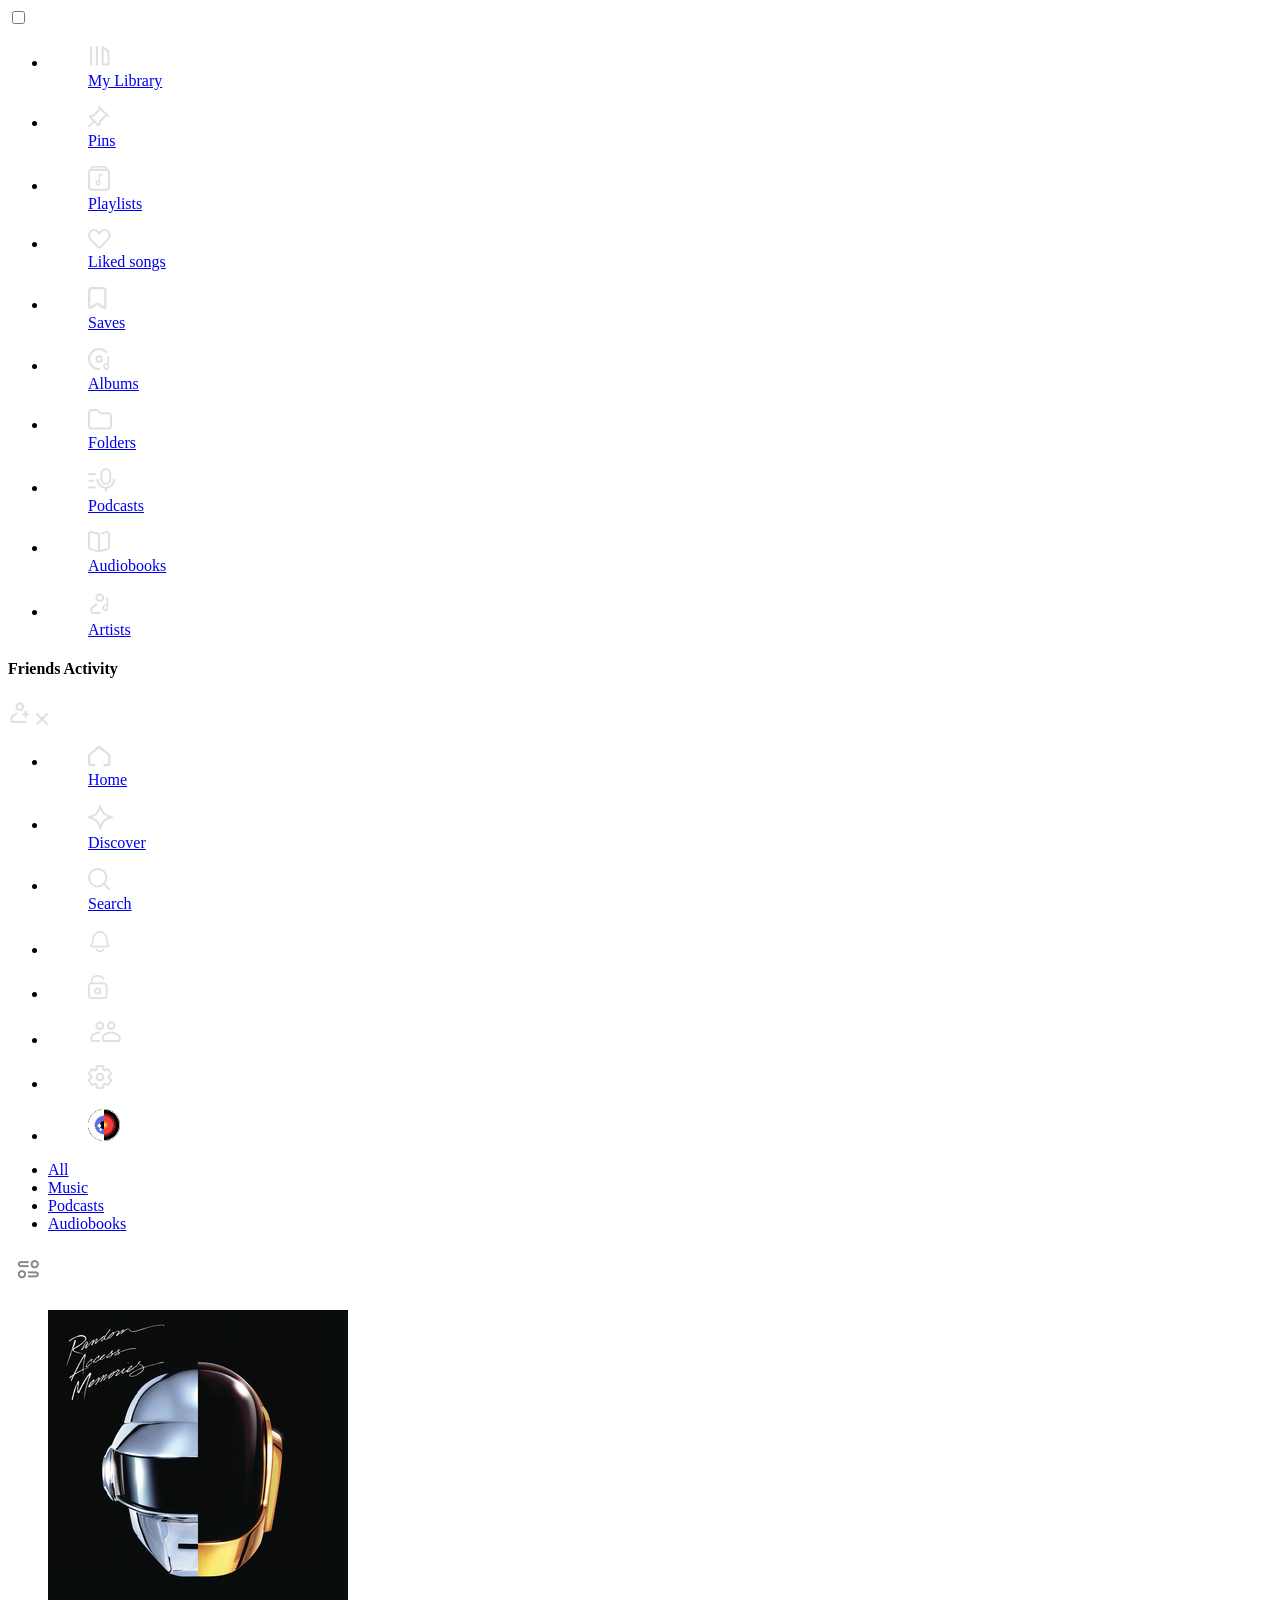
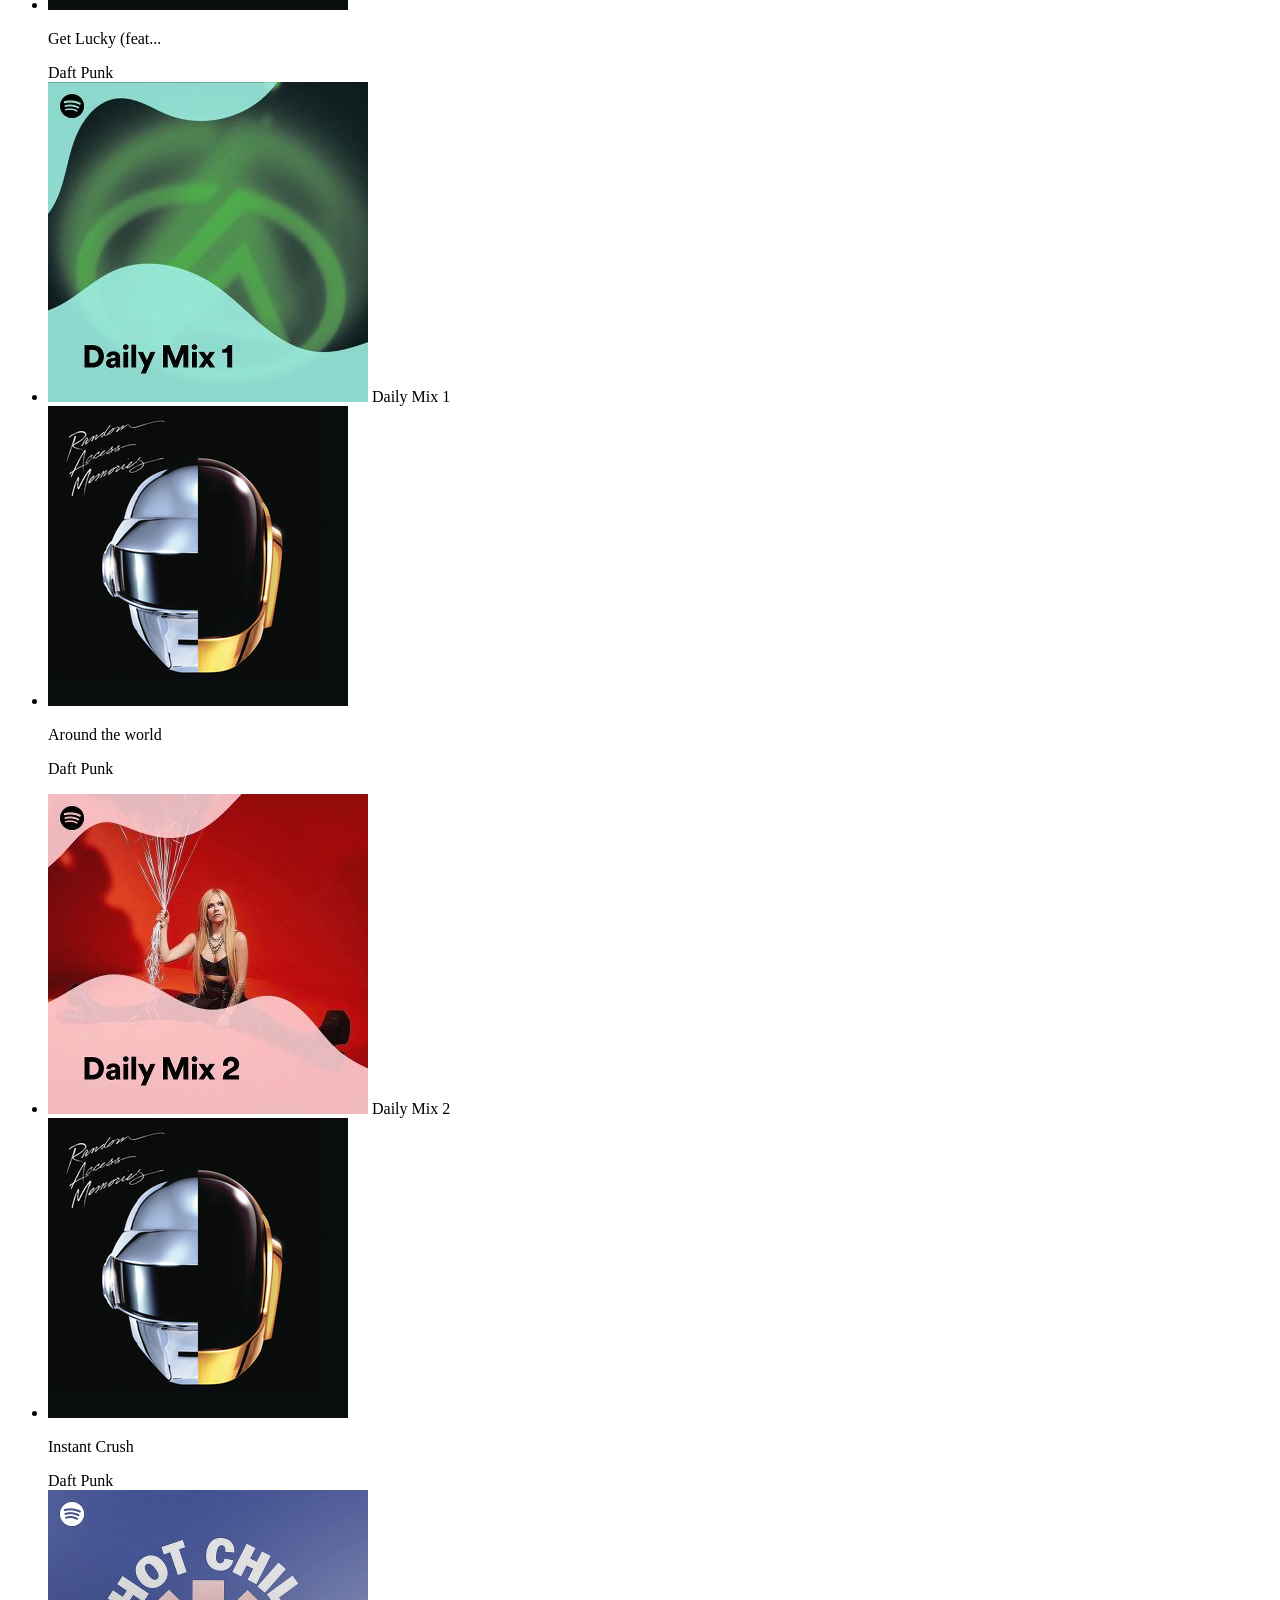
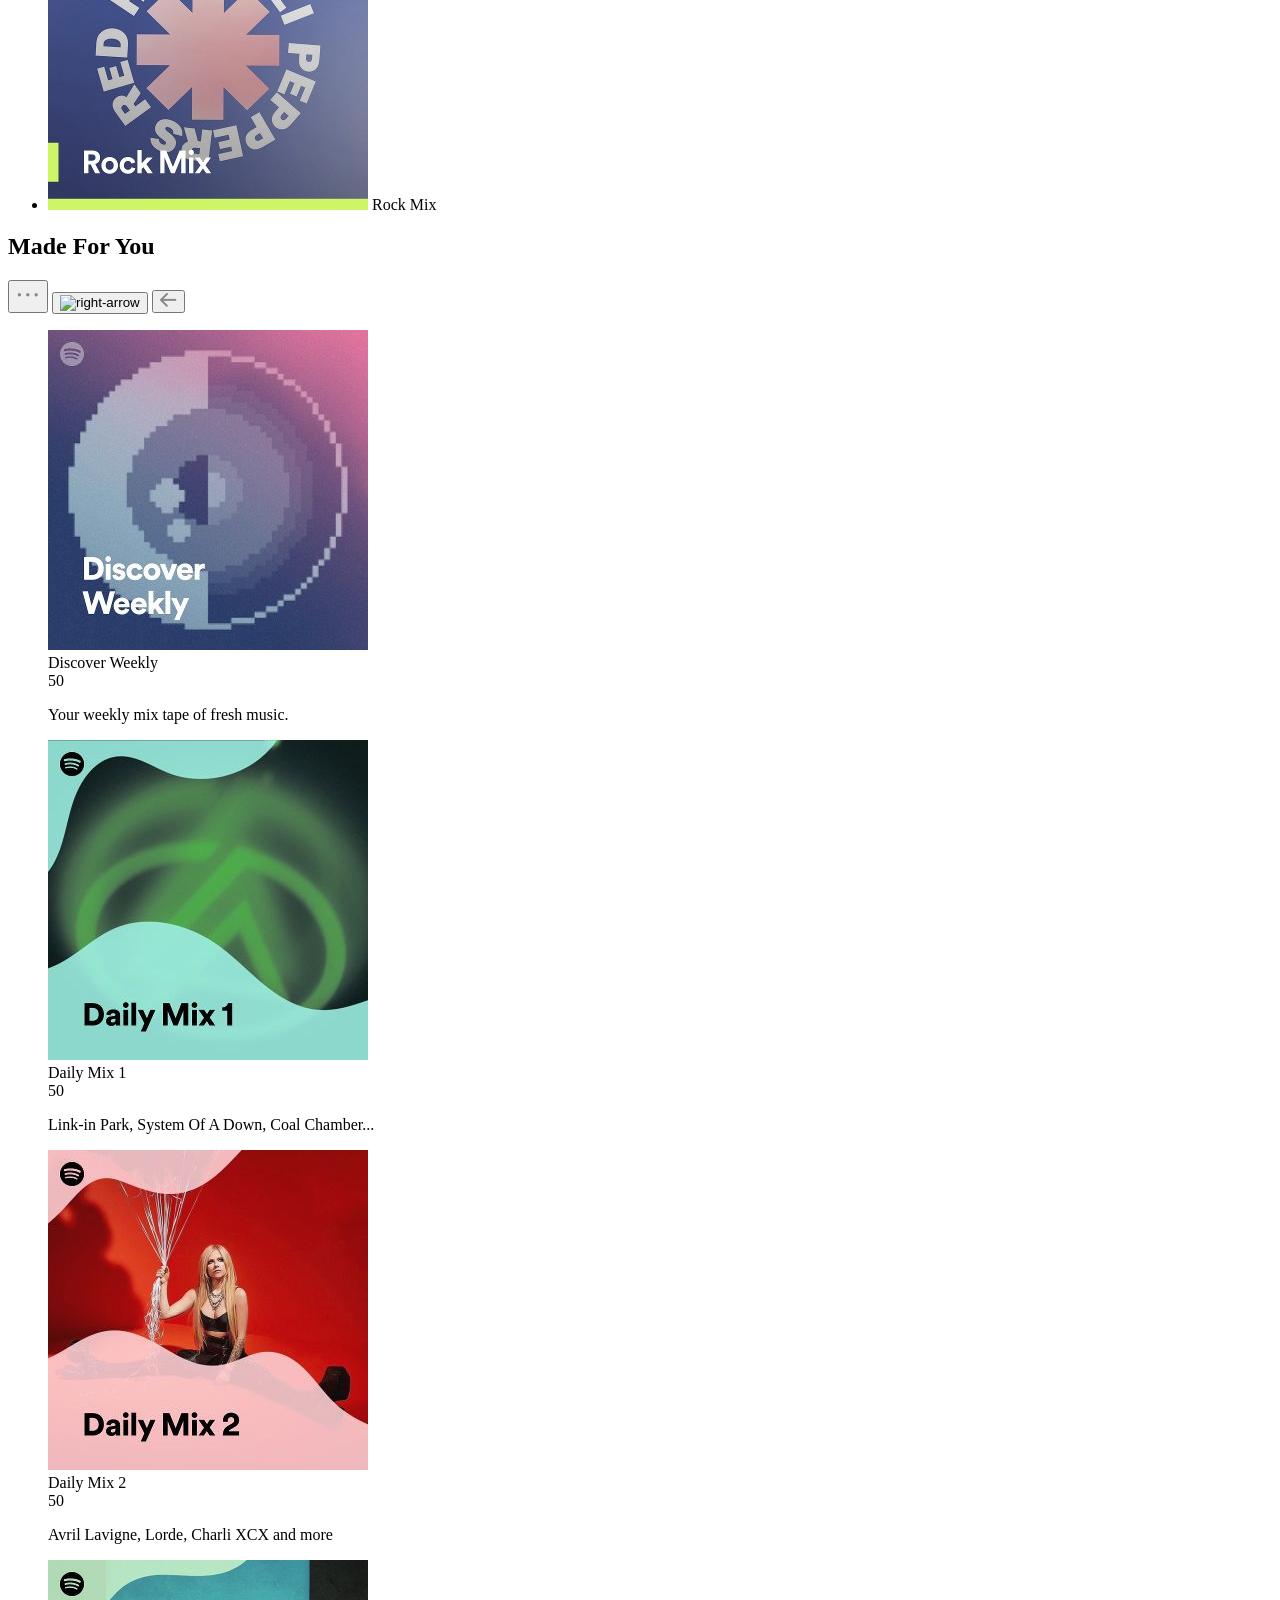
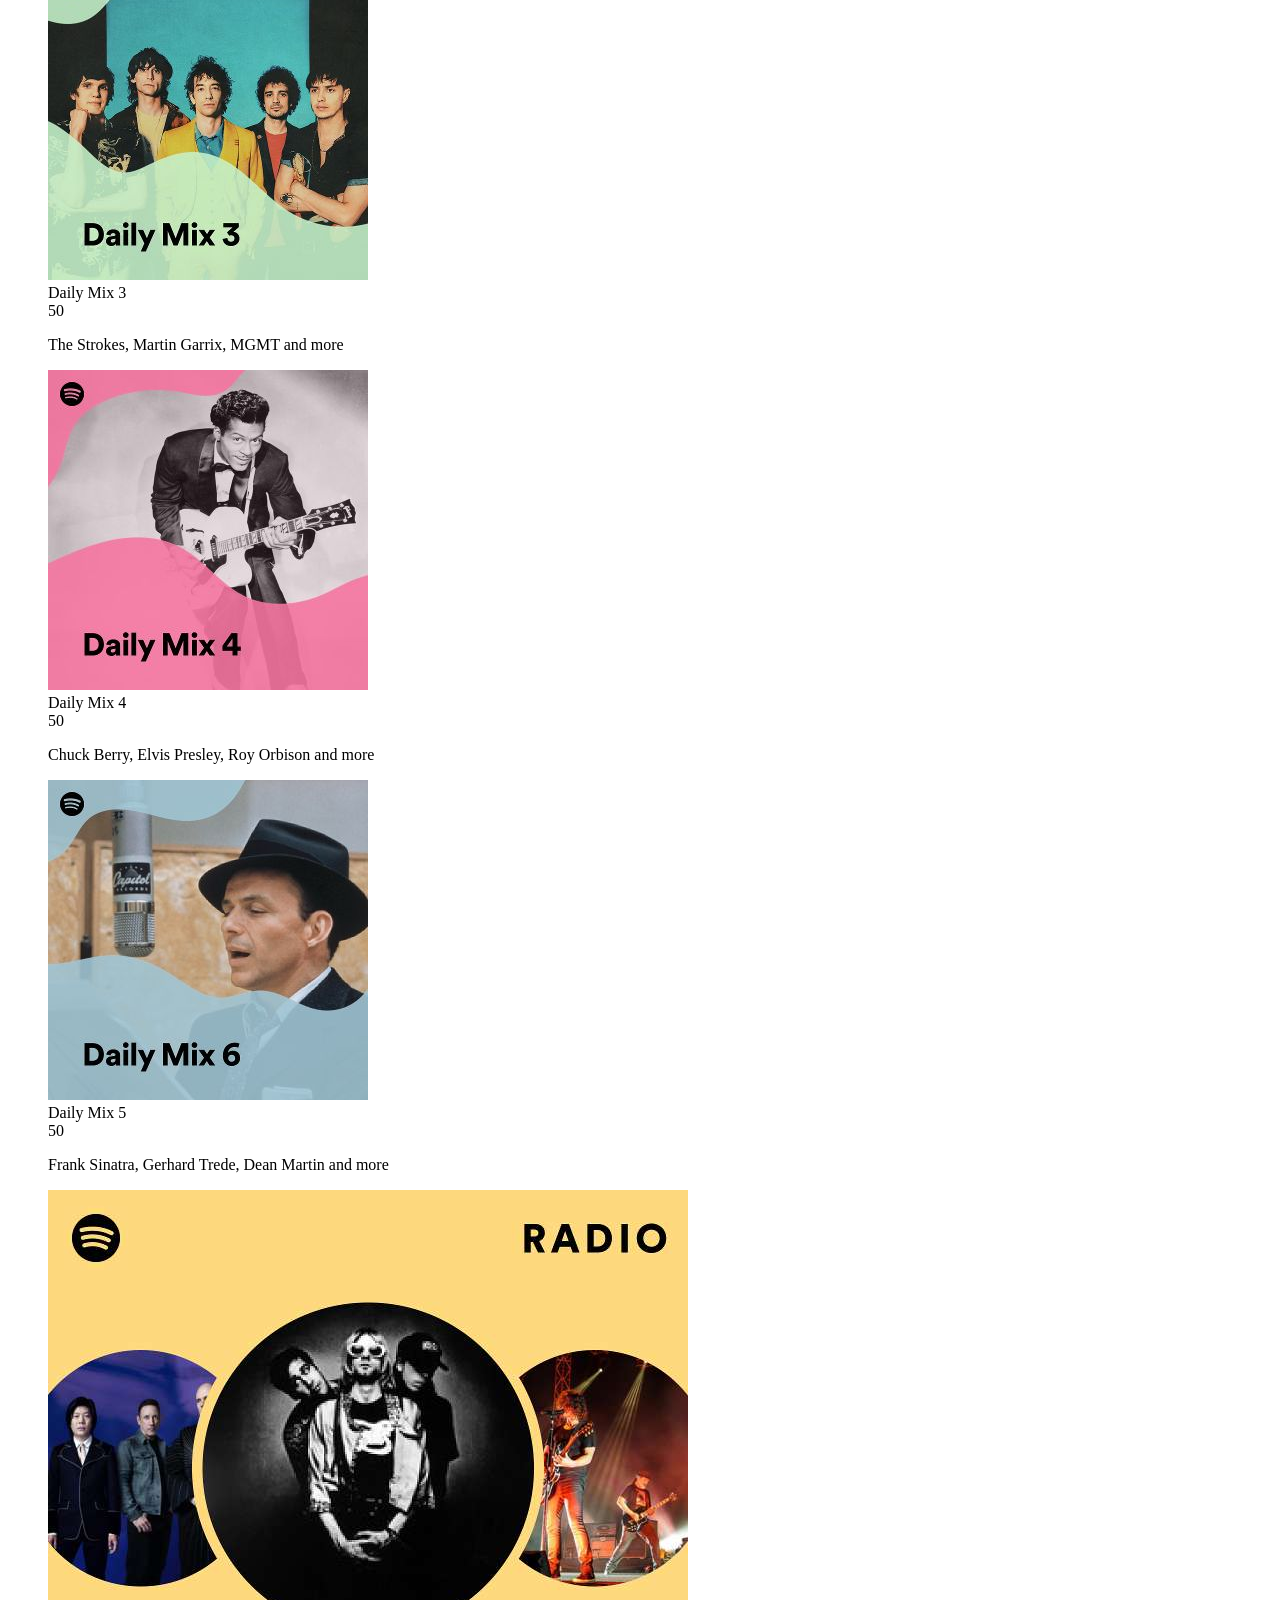
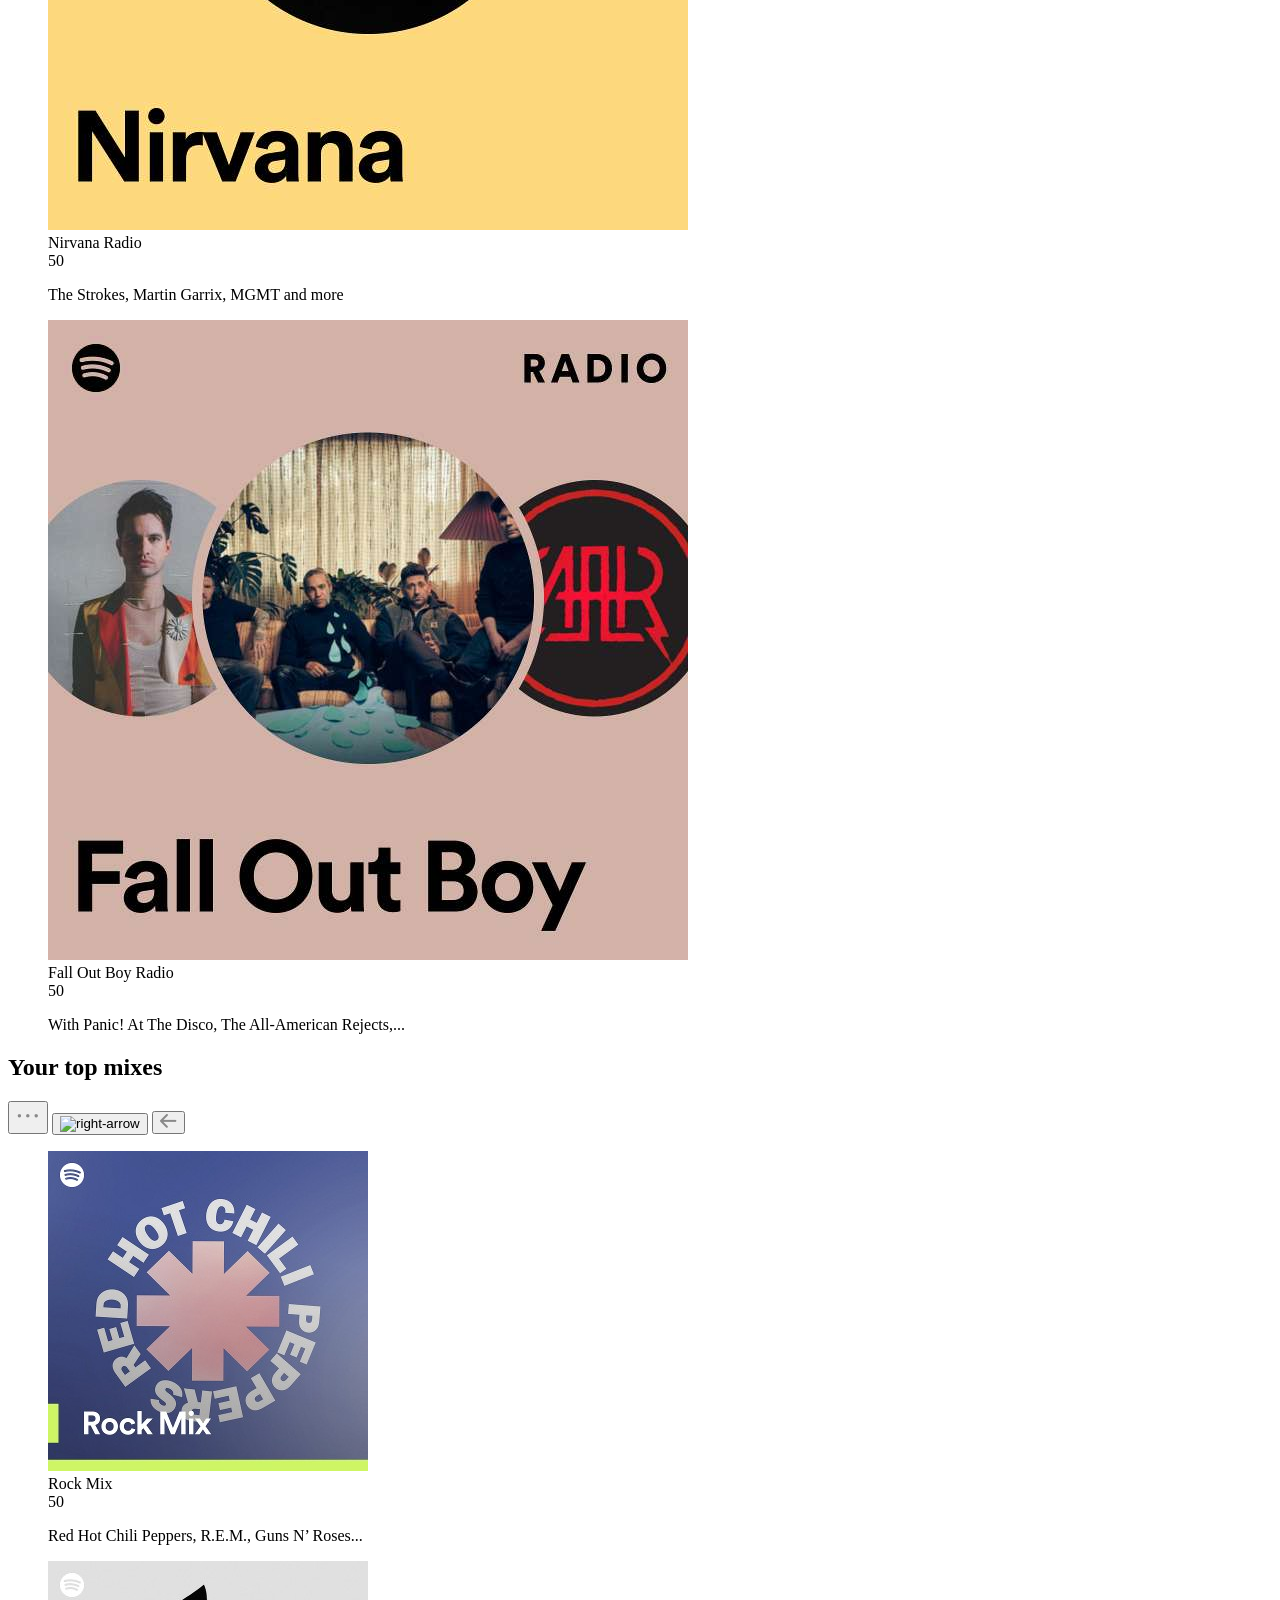
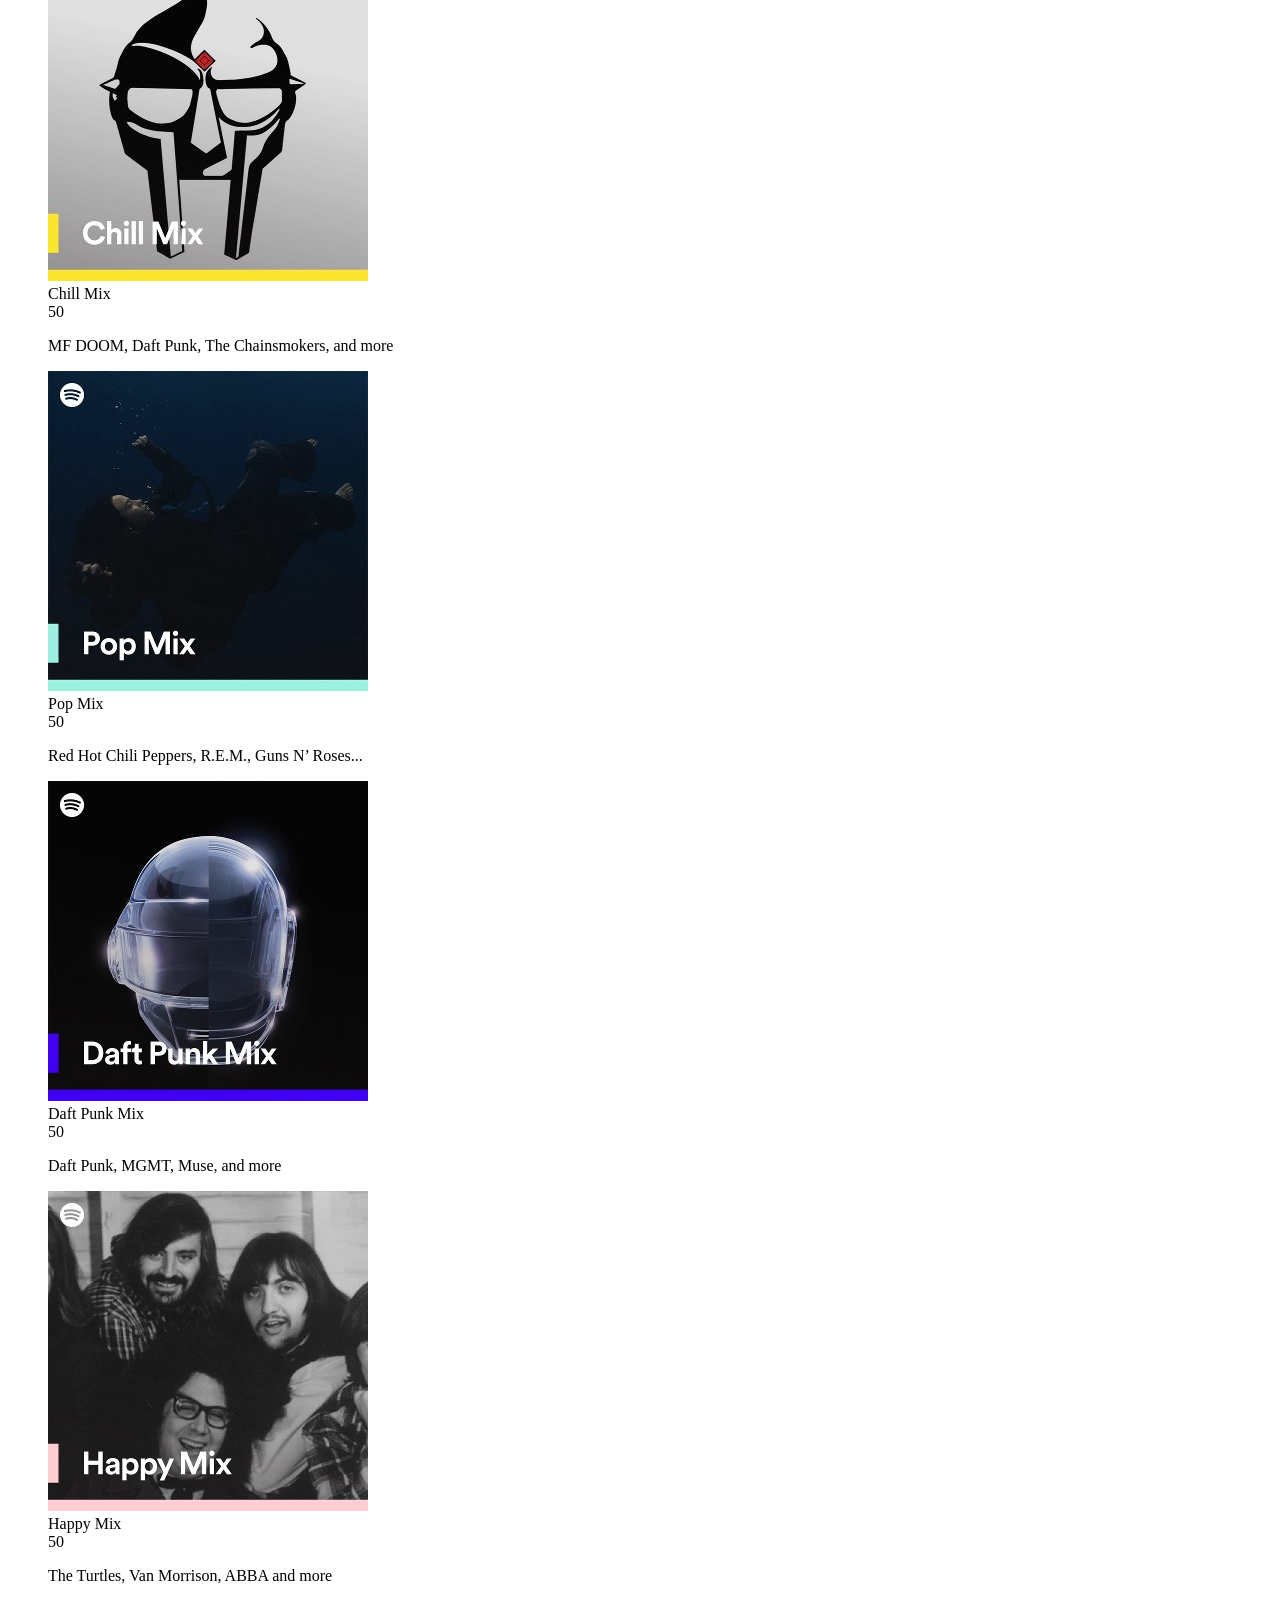
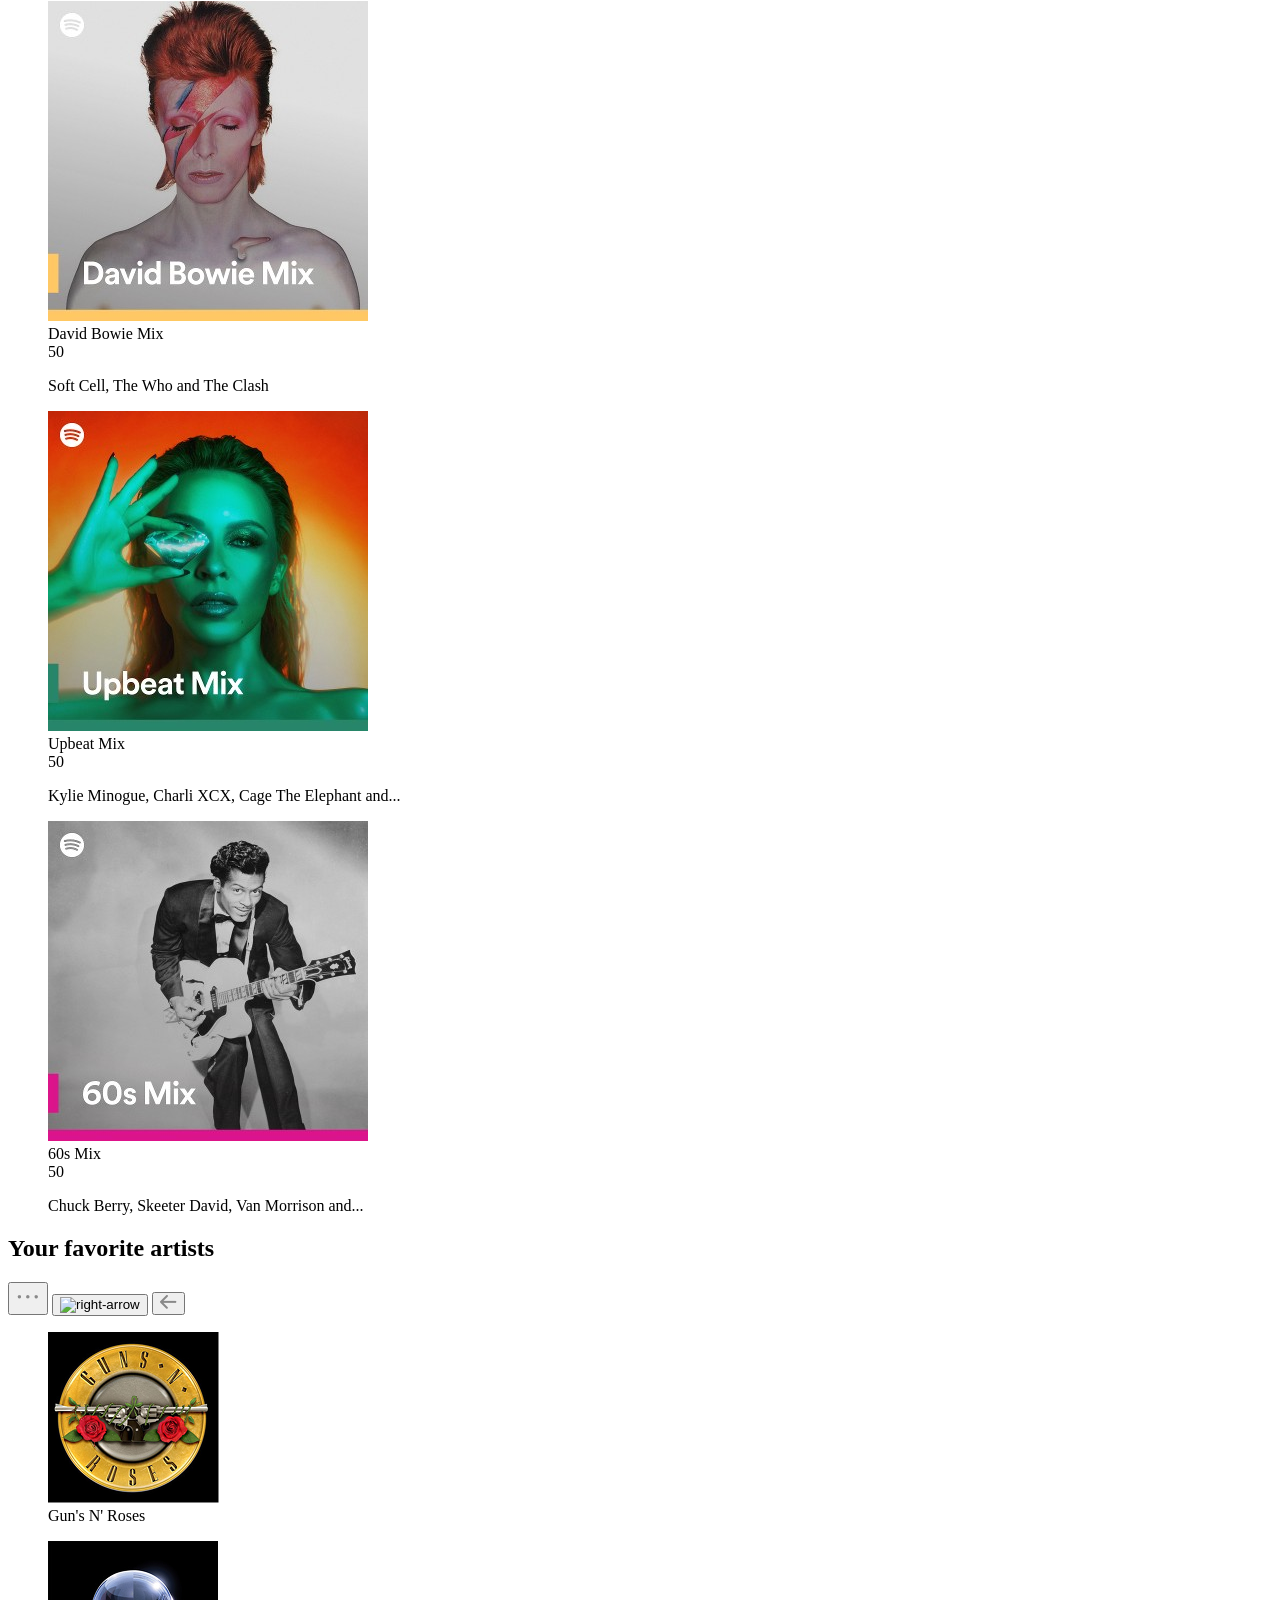
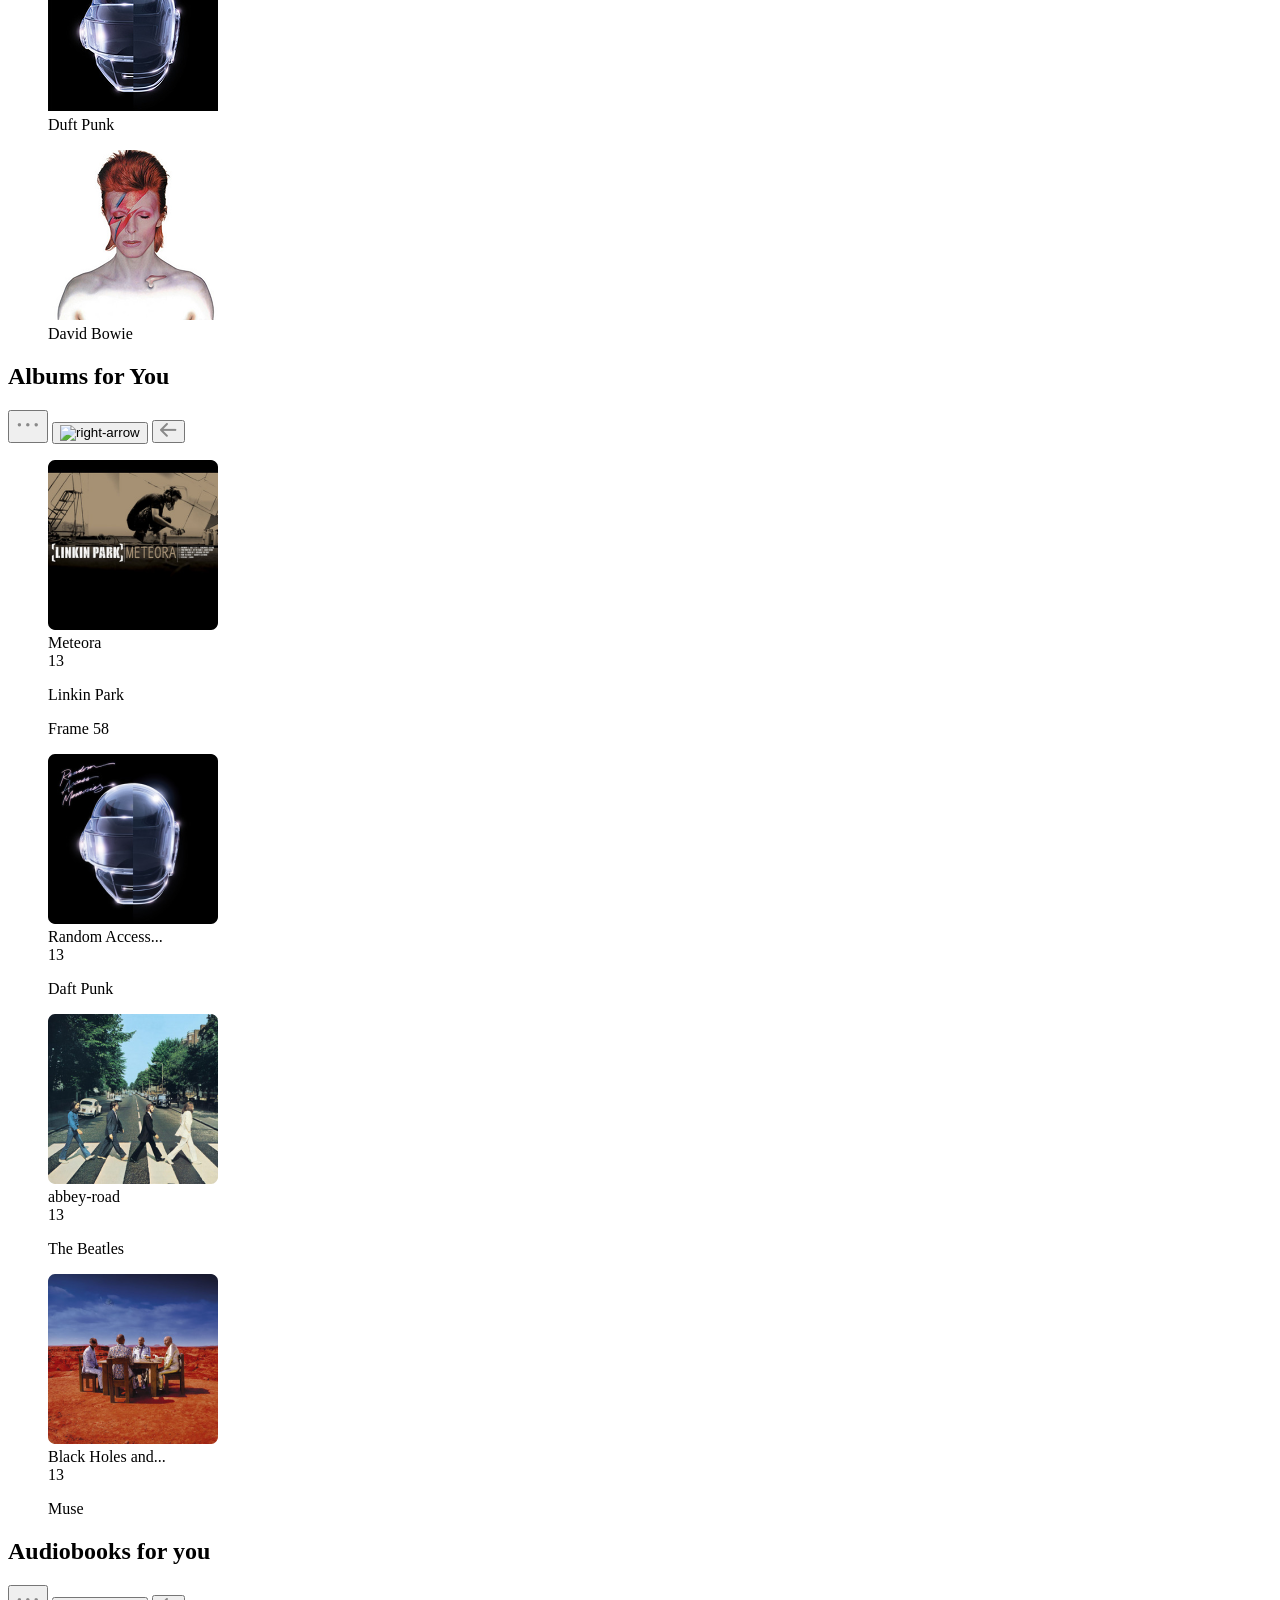
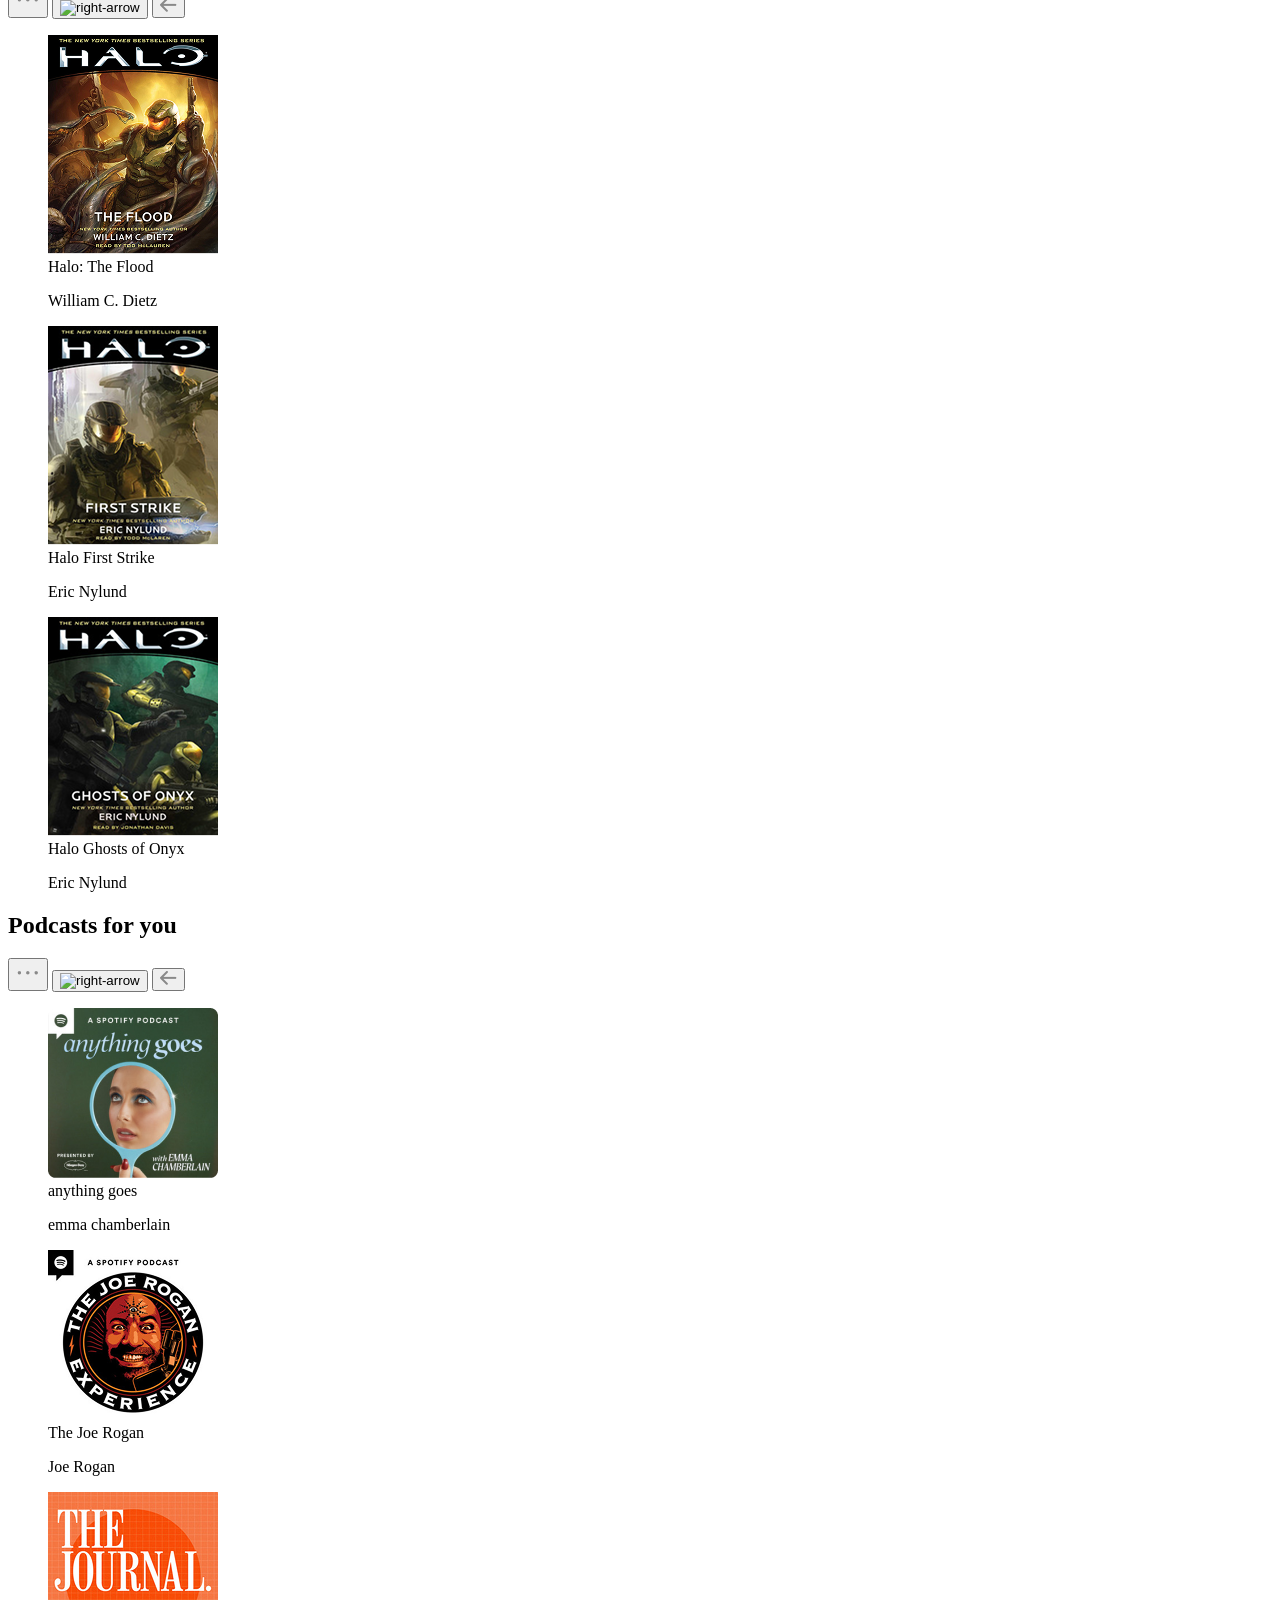
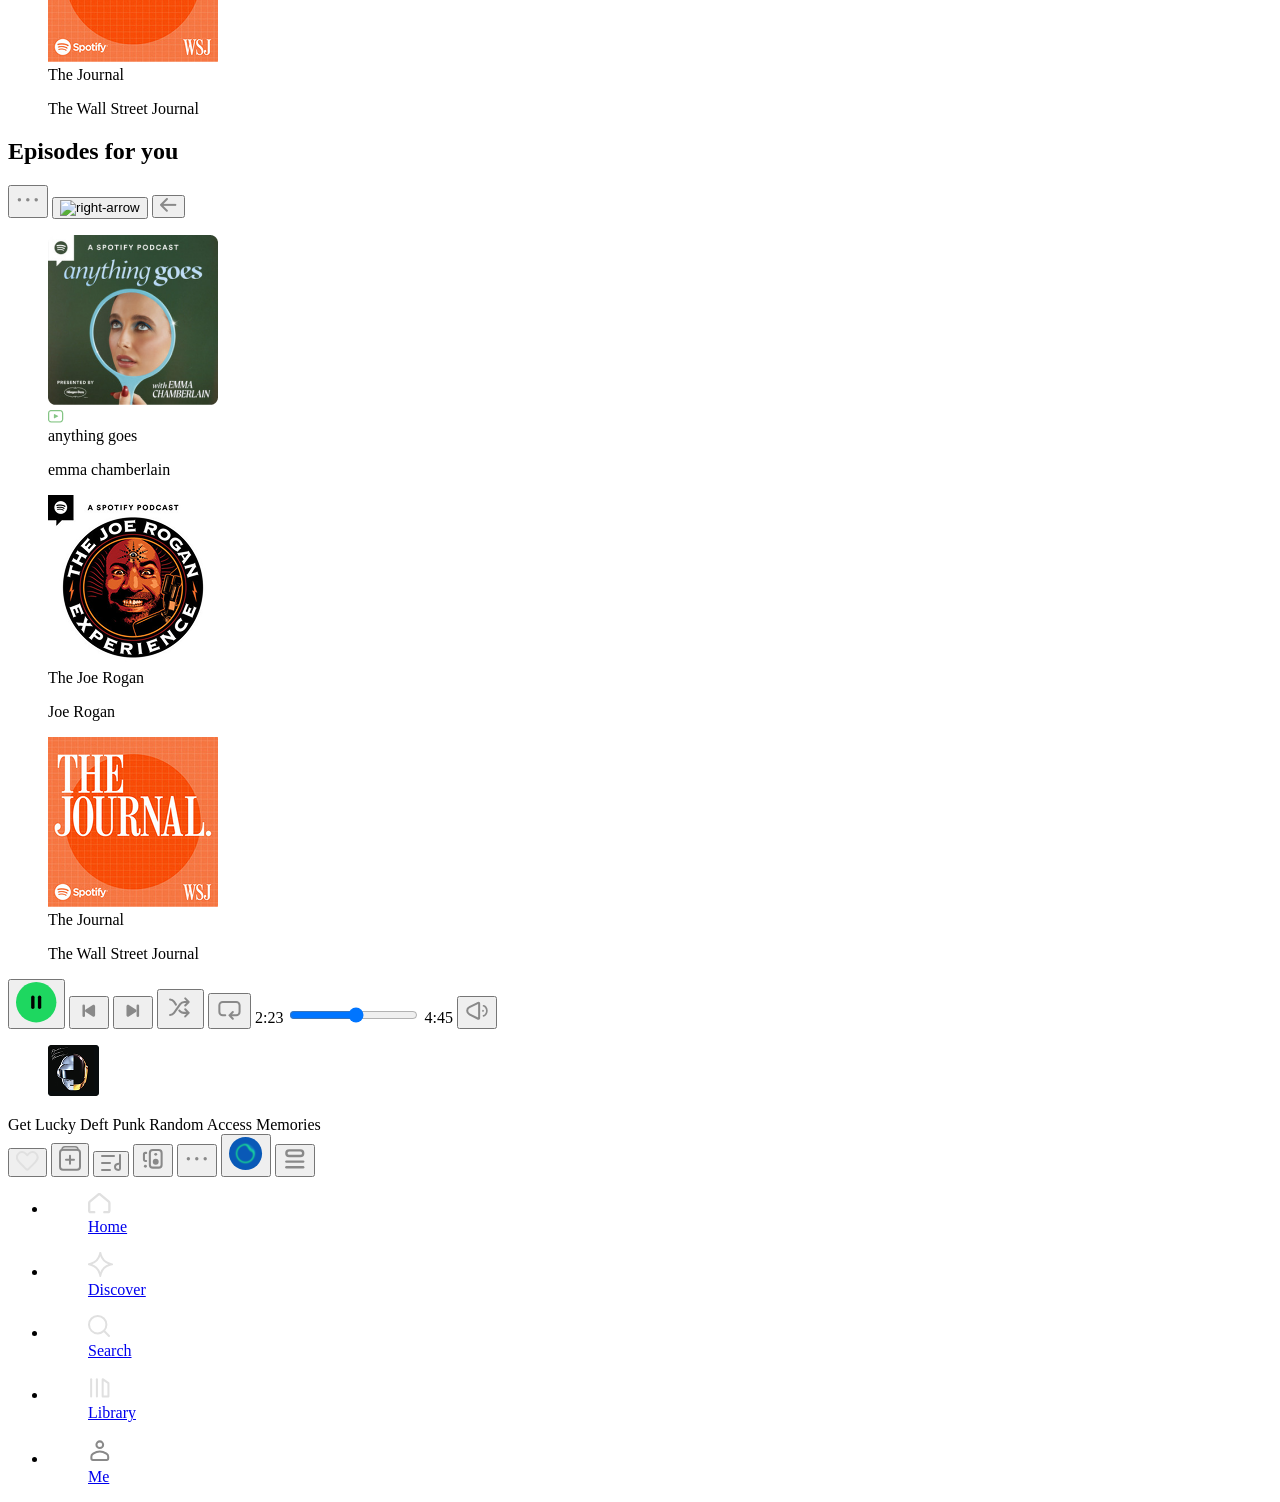
==== index.html @ 25ffcc23 "add: right aside when click on friends button" ====
<!DOCTYPE html>
<html lang="en">

<head>
    <meta charset="UTF-8">
    <meta name="viewport" content="width=device-width, initial-scale=1.0">
    <link rel="stylesheet" href="assets/styles/css/styles.css">
    <link rel="icon" type="image/x-icon" href="./assets/images/favicon.ico">
    <title>Fighter Developers Exam</title>
</head>

<body>
    <input type="checkbox" id="library-toggle" class="toggle-checkbox">
    <!-- In the aside tag, there is a navigation section where a list is used. -->
    <aside class="aside">
        <!-- a navigation section where a list is used. -->
        <nav class="aside__nav">
            <!--In lists, a div container is used to contain icons and a span for navigation labels. -->
            <ul class="aside__nav__list nav-buttons nav-buttons--dark">
                <li>
                    <a href="pages/library.html">
                        <figure>
                            <label for="library-toggle" class="library-trigger">
                                <img class="library-item" src="./assets/images/icon-images/library_icon.svg"
                                    alt="library icon">
                            </label>
                            <figcaption class="nav-item">My Library</figcaption>
                        </figure>
                    </a>
                </li>
                <li>
                    <a href="#">
                        <figure>
                            <img class="pins" src="./assets/images/icon-images/pin.svg" alt="pin icon">
                            <figcaption class="nav-item">Pins</figcaption>
                        </figure>
                    </a>
                </li>
                <li>
                    <a href="pages/play-list.html">
                        <figure>
                            <img src="./assets/images/icon-images/playlist_icon.svg" alt="Playlists icon">
                            <figcaption class="nav-item">Playlists</figcaption>
                        </figure>
                    </a>
                </li>
                <li>
                    <a href="pages/song.html">
                        <figure>
                            <img src="./assets/images/icon-images/fav_icon.svg" alt="like icon">
                            <figcaption class="nav-item">Liked songs</figcaption>
                        </figure>
                    </a>
                </li>
                <li>
                    <a href="#">
                        <figure>
                            <img src="./assets/images/icon-images/bookmark_icon.svg" alt="saves icon">
                            <figcaption class="nav-item">Saves</figcaption>
                        </figure>
                    </a>
                </li>
                <li>
                    <a href="pages/albums.html">
                        <figure>
                            <img src="./assets/images/icon-images/album_icon.svg" alt="albums icon">
                            <figcaption class="nav-item">Albums</figcaption>
                        </figure>
                    </a>
                </li>
                <li>
                    <a href="#">
                        <figure>
                            <img src="./assets/images/icon-images/folder_icon.svg" alt="folders icon">
                            <figcaption class="nav-item">Folders</figcaption>
                        </figure>
                    </a>
                </li>
                <li>
                    <a href="#">
                        <figure>
                            <img src="./assets/images/icon-images/podcast_icon.svg" alt="podcasts icon">
                            <figcaption class="nav-item">Podcasts</figcaption>
                        </figure>
                    </a>
                </li>
                <li>
                    <a href="#">
                        <figure>
                            <img src="./assets/images/icon-images/audio_books_icon.svg" alt="audiobooks icon">
                            <figcaption class="nav-item">Audiobooks</figcaption>
                        </figure>
                    </a>
                </li>
                <li>
                    <a href="#">
                        <figure>
                            <img src="./assets/images/icon-images/artist_icon.svg" alt="artists icon">
                            <figcaption class="nav-item">Artists</figcaption>
                        </figure>
                    </a>
                </li>
            </ul>
        </nav>
    </aside>

    <!-- In the right aside tag, there is a friends activity list. -->
    <aside class="right-aside" id="right-aside">
        <nav class="right-aside__nav">
            <h4>Friends Activity</h4>
            <div class="right-aside__buttons">
                <img src="./assets/images/icon-images/add-friend-icon.svg" alt="add-friend">
                <a href="#!"><img class="close-icon" src="./assets/images/icon-images/close-icon.svg"
                        alt="add-friend"></a>
            </div>
        </nav>
    </aside>

    <!-- Start of the top header -->
    <header class="top-header">
        <nav class="main-nav">
            <ul class="nav-buttons nav-buttons--dark">
                <li class="active">
                    <a href="index.html">
                        <figure>
                            <img src="assets/images/icon-images/home_icon.svg" alt="home">
                            <figcaption>Home</figcaption>
                        </figure>
                    </a>
                </li>
                <li>
                    <a href="pages/discover.html">
                        <figure>
                            <img src="assets/images/icon-images/discover_icon.svg" alt="discover">
                            <figcaption>Discover</figcaption>
                        </figure>
                    </a>
                </li>
                <li>
                    <a href="pages/search.html">
                        <figure>
                            <img src="assets/images/icon-images/search_icon.svg" alt="search">
                            <figcaption>Search</figcaption>
                        </figure>
                    </a>
                </li>
            </ul>
        </nav>
        <nav class="actions">
            <ul>
                <li>
                    <a href="#">
                        <figure>
                            <img src="assets/images/icon-images/references.svg" alt="references">
                        </figure>
                    </a>
                </li>
                <li>
                    <a href="#">
                        <figure>
                            <img src="assets/images/icon-images/block.svg" alt="block">
                        </figure>
                    </a>
                </li>
                <li>
                    <a href="#right-aside">
                        <figure>
                            <img class="friends-icon" src="assets/images/icon-images/friends.svg" alt="friends">
                        </figure>
                    </a>
                </li>
                <li>
                    <a href="#">
                        <figure>
                            <img src="assets/images/icon-images/setting.svg" alt="settings">
                        </figure>
                    </a>
                </li>
                <li>
                    <a href="#">
                        <figure>
                            <img src="assets/images/icon-images/logo.svg" alt="Logo" class="user-logo">
                        </figure>
                    </a>
                </li>
            </ul>
        </nav>
    </header>

    <!-- Main Content -->
    <main>
        <!-- The first section of the main content, the first section uses the navigation bar and part of the article cards. -->
        <section>
            <nav>
                <ul class="tags tags--dark">
                    <li class="active"><a href="#">All</a></li>
                    <li><a href="#">Music</a></li>
                    <li><a href="#">Podcasts</a></li>
                    <li><a href="#">Audiobooks</a></li>
                </ul>
                <img src="./assets/images/icon-images/Shuffle.png" alt="pc-home-add">
            </nav>
            <div class="home-page-section__cards-mobile">
                <ul>
                    <li>
                        <img src="./assets/images/layout-images/Daft Punk.png" alt="Daft Punk">
                        <div>
                            <p>Get Lucky (feat...</p>
                            <span>Daft Punk</span>
                        </div>
                    </li>
                    <li>
                        <img src="./assets/images/layout-images/Daily Mix 1.png" alt="Daily Mix 1">
                        <span>Daily Mix 1</span>
                    </li>
                    <li>
                        <img src="./assets/images/layout-images/Daft Punk.png" alt="Daft Punk">
                        <div>
                            <p>Around the world</p>
                            <span>Daft Punk</span>
                        </div>
                    </li>

                </ul>
                <ul>
                    <li>
                        <img src="./assets/images/layout-images/Daily Mix 2.png" alt="Daily Mix 2">
                        <span>Daily Mix 2</span>
                    </li>
                    <li>
                        <img src="./assets/images/layout-images/Daft Punk.png" alt="Daft Punk">
                        <div>
                            <p>Instant Crush</p>
                            <span>Daft Punk</span>
                        </div>
                    </li>
                    <li>
                        <img src="./assets/images/layout-images/Rock Mix.png" alt="Rock Mix">
                        <span>Rock Mix</span>
                    </li>
                </ul>
            </div>
            <div class="home-page-section__cards">
                <div>
                    <h2>Made For You</h2>
                    <button><img src="./assets/images/icon-images/Dots.png" alt="Dots"></button>
                    <button><img src="./assets/images/icon-images/right-arrow.png" alt="right-arrow"></button>
                    <button><img src="./assets/images/icon-images/left-arrow.png" alt="left-arrow"></button>
                </div>
                <!-- Article title used in the card section, arrow buttons to navigate to the article, main photo, photo title and description -->
                <div>
                    <!-- Start of article -->
                    <article>
                        <div></div>
                        <div></div>
                        <figure>
                            <img src="./assets/images/layout-images/Discover-Weekly.png" alt="Discover-Weekly">
                            <figcaption>Discover Weekly</figcaption>
                            <span>50</span>
                            <p>Your weekly mix tape of fresh music.</p>
                        </figure>
                        <!-- End of article -->
                    </article>
                    <!-- Start of article -->
                    <article>
                        <div></div>
                        <div></div>
                        <figure>
                            <img src="./assets/images/layout-images/Daily Mix 1.png" alt="Daily Mix 1">
                            <figcaption>Daily Mix 1</figcaption>
                            <span>50</span>
                            <p>Link-in Park, System Of A Down, Coal Chamber...</p>
                        </figure>
                        <!-- End of article -->
                    </article>
                    <!-- Start of article -->
                    <article>
                        <div></div>
                        <div></div>
                        <figure>
                            <img src="./assets/images/layout-images/Daily Mix 2.png" alt="Daily Mix 2<">
                            <figcaption>Daily Mix 2</figcaption>
                            <span>50</span>
                            <p>Avril Lavigne, Lorde, Charli XCX and more</p>
                        </figure>
                        <!-- End of article -->
                    </article>
                    <!-- Start of article -->
                    <article>
                        <div></div>
                        <div></div>
                        <figure>
                            <img src="./assets/images/layout-images/Daily Mix 3.png" alt="Daily Mix 3">
                            <figcaption>Daily Mix 3</figcaption>
                            <span>50</span>
                            <p>The Strokes, Martin Garrix, MGMT and more</p>
                        </figure>
                        <!-- End of article -->
                    </article>
                    <!-- Start of article -->
                    <article>
                        <div></div>
                        <div></div>
                        <figure>
                            <img src="./assets/images/layout-images/Daily Mix 4.png" alt="Daily Mix 4">
                            <figcaption>Daily Mix 4</figcaption>
                            <span>50</span>
                            <p>Chuck Berry, Elvis Presley, Roy Orbison and more</p>
                        </figure>
                        <!-- End of article -->
                    </article>
                    <!-- Start of article -->
                    <article>
                        <div></div>
                        <div></div>
                        <figure>
                            <img src="./assets/images/layout-images/Daily Mix 5.png" alt="Discover-Weekly">
                            <figcaption>Daily Mix 5</figcaption>
                            <span>50</span>
                            <p>Frank Sinatra, Gerhard Trede, Dean Martin and more</p>
                        </figure>
                        <!-- End of article -->
                    </article>
                    <!-- Start of article -->
                    <article>
                        <div></div>
                        <div></div>
                        <figure>
                            <img src="./assets/images/layout-images/Nirvana Radio.png" alt="Discover-Weekly">
                            <figcaption>Nirvana Radio</figcaption>
                            <span>50</span>
                            <p>The Strokes, Martin Garrix, MGMT and more</p>
                        </figure>
                        <!-- End of article -->
                    </article>
                    <!-- Start of article -->
                    <article>
                        <div></div>
                        <div></div>
                        <figure>
                            <img src="./assets/images/layout-images/Fall Out Boy Radio.png" alt="Discover-Weekly">
                            <figcaption>Fall Out Boy Radio</figcaption>
                            <span>50</span>
                            <p>With Panic! At The Disco, The All-American Rejects,...</p>
                        </figure>
                        <!-- End of article -->
                    </article>
                </div>
            </div>
            <div class="home-page-section__cards">
                <div>
                    <h2>Your top mixes</h2>
                    <button><img src="./assets/images/icon-images/Dots.png" alt="Dots"></button>
                    <button><img src="./assets/images/icon-images/right-arrow.png" alt="right-arrow"></button>
                    <button><img src="./assets/images/icon-images/left-arrow.png" alt="left-arrow"></button>
                </div>
                <!-- Article title used in the card section, arrow buttons to navigate to the article, main photo, photo title and description -->
                <div>
                    <!-- Start of article -->
                    <article>
                        <div></div>
                        <div></div>
                        <figure>
                            <img src="assets/images/layout-images/Rock Mix.png" alt="Rock Mix">
                            <figcaption>Rock Mix</figcaption>
                            <span>50</span>
                            <p>Red Hot Chili Peppers, R.E.M., Guns N’ Roses...</p>
                        </figure>
                        <!-- End of article -->
                    </article>
                    <!-- Start of article -->
                    <article>
                        <div></div>
                        <div></div>
                        <figure>
                            <img src="assets/images/layout-images/Chill Mix.png" alt="Chill Mix">
                            <figcaption>Chill Mix</figcaption>
                            <span>50</span>
                            <p>MF DOOM, Daft Punk, The Chainsmokers, and more</p>
                        </figure>
                        <!-- End of article -->
                    </article>
                    <!-- Start of article -->
                    <article>
                        <div></div>
                        <div></div>
                        <figure>
                            <img src="assets/images/layout-images/Pop Mix.png" alt="Pop Mix">
                            <figcaption>Pop Mix</figcaption>
                            <span>50</span>
                            <p>Red Hot Chili Peppers, R.E.M., Guns N’ Roses...</p>
                        </figure>
                        <!-- End of article -->
                    </article>
                    <!-- Start of article -->
                    <article>
                        <div></div>
                        <div></div>
                        <figure>
                            <img src="assets/images/layout-images/Daft Punk Mix.png" alt="Daft Punk Mix">
                            <figcaption>Daft Punk Mix</figcaption>
                            <span>50</span>
                            <p>Daft Punk, MGMT, Muse, and more</p>
                        </figure>
                        <!-- End of article -->
                    </article>
                    <!-- Start of article -->
                    <article>
                        <div></div>
                        <div></div>
                        <figure>
                            <img src="assets/images/layout-images/Happy Mix.png" alt="Happy Mix">
                            <figcaption>Happy Mix</figcaption>
                            <span>50</span>
                            <p>The Turtles, Van Morrison, ABBA and more</p>
                        </figure>
                        <!-- End of article -->
                    </article>
                    <!-- Start of article -->
                    <article>
                        <div></div>
                        <div></div>
                        <figure>
                            <img src="assets/images/layout-images/David Bowie Mix.png" alt="David Bowie Mix">
                            <figcaption>David Bowie Mix</figcaption>
                            <span>50</span>
                            <p>Soft Cell, The Who and The Clash</p>
                        </figure>
                        <!-- End of article -->
                    </article>
                    <!-- Start of article -->
                    <article>
                        <div></div>
                        <div></div>
                        <figure>
                            <img src="assets/images/layout-images/Upbeat Mix.png" alt="Upbeat Mix">
                            <figcaption>Upbeat Mix</figcaption>
                            <span>50</span>
                            <p>Kylie Minogue, Charli XCX, Cage The Elephant and...</p>
                        </figure>
                        <!-- End of article -->
                    </article>
                    <!-- Start of article -->
                    <article>
                        <div></div>
                        <div></div>
                        <figure>
                            <img src="assets/images/layout-images/60s Mix.png" alt="60s Mix">
                            <figcaption>60s Mix</figcaption>
                            <span>50</span>
                            <p>Chuck Berry, Skeeter David, Van Morrison and...</p>
                        </figure>
                        <!-- End of article -->
                    </article>
                </div>
            </div>
            <div class="home-page-section__cards">
                <div>
                    <h2>Your favorite artists</h2>
                    <button><img src="./assets/images/icon-images/Dots.png" alt="Dots"></button>
                    <button><img src="./assets/images/icon-images/right-arrow.png" alt="right-arrow"></button>
                    <button><img src="./assets/images/icon-images/left-arrow.png" alt="left-arrow"></button>
                </div>
                <!-- Article title used in the card section, arrow buttons to navigate to the article, main photo, photo title-->
                <div>
                    <!-- Start of article -->
                    <article>
                        <figure>
                            <img src="./assets/images/layout-images/Gun's N' Roses.png" alt="Gun's N' Roses">
                            <figcaption>Gun's N' Roses</figcaption>
                        </figure>
                        <!-- End of article -->
                    </article>
                    <!-- Start of article -->
                    <article>
                        <figure>
                            <img src="./assets/images/layout-images/Dufft Punk.png" alt="Duft Punk">
                            <figcaption>Duft Punk</figcaption>
                        </figure>
                        <!-- End of article -->
                    </article>
                    <!-- Start of article -->
                    <article>
                        <figure>
                            <img src="./assets/images/layout-images/David Bowie.png" alt="David Bowie">
                            <figcaption>David Bowie</figcaption>
                        </figure>
                        <!-- End of article -->
                    </article>
                </div>
            </div>
            <div class="home-page-section__cards">
                <div>
                    <h2>Albums for You</h2>
                    <button><img src="./assets/images/icon-images/Dots.png" alt="Dots"></button>
                    <button><img src="./assets/images/icon-images/right-arrow.png" alt="right-arrow"></button>
                    <button><img src="./assets/images/icon-images/left-arrow.png" alt="left-arrow"></button>
                </div>
                <!-- Article title used in the card section, arrow buttons to navigate to the article, main photo, photo title and description -->
                <div>
                    <!-- Start of article -->
                    <article>
                        <div></div>
                        <figure>
                            <img src="./assets/images/layout-images/Meteora.png" alt="Meteora">
                            <figcaption>Meteora</figcaption>
                            <span>13</span>
                            <p>Linkin Park</p>
                            <p>Frame 58</p>
                        </figure>
                        <!-- End of article -->
                    </article>
                    <!-- Start of article -->
                    <article>
                        <div></div>
                        <figure>
                            <img src="./assets/images/layout-images/Random Access Memories.png"
                                alt="Random Access Memories.png">
                            <figcaption>Random Access...</figcaption>
                            <span>13</span>
                            <p>Daft Punk</p>
                        </figure>
                        <!-- End of article -->
                    </article>
                    <!-- Start of article -->
                    <article>
                        <div></div>
                        <figure>
                            <img src="./assets/images/layout-images/abbey-road.png" alt="abbey-road">
                            <figcaption>abbey-road</figcaption>
                            <span>13</span>
                            <p>The Beatles</p>
                        </figure>
                        <!-- End of article -->
                    </article>
                    <!-- Start of article -->
                    <article>
                        <div></div>
                        <figure>
                            <img src="./assets/images/layout-images/Black Holes.png" alt="Black Holes and Revelations">
                            <figcaption>Black Holes and...</figcaption>
                            <span>13</span>
                            <p>Muse</p>
                        </figure>
                        <!-- End of article -->
                    </article>
                </div>
            </div>
            <div class="home-page-section__cards">
                <div>
                    <h2>Audiobooks for you</h2>
                    <button><img src="./assets/images/icon-images/Dots.png" alt="Dots"></button>
                    <button><img src="./assets/images/icon-images/right-arrow.png" alt="right-arrow"></button>
                    <button><img src="./assets/images/icon-images/left-arrow.png" alt="left-arrow"></button>
                </div>
                <!-- Article title used in the card section, arrow buttons to navigate to the article, main photo, photo title and description -->
                <div>
                    <!-- Start of article -->
                    <article>
                        <figure>
                            <img src="./assets/images/layout-images/Halo The Flood.png" alt="Halo The Flood">
                            <figcaption>Halo: The Flood</figcaption>
                            <p>William C. Dietz</p>
                        </figure>
                        <!-- End of article -->
                    </article>
                    <!-- Start of article -->
                    <article>
                        <figure>
                            <img src="./assets/images/layout-images/Halo First Strike.png" alt="Halo First Strike">
                            <figcaption>Halo First Strike</figcaption>
                            <p>Eric Nylund</p>
                        </figure>
                        <!-- End of article -->
                    </article>
                    <!-- Start of article -->
                    <article>
                        <figure>
                            <img src="./assets/images/layout-images/Halo Ghosts of Onyx.png" alt="Halo Ghosts of Onyx">
                            <figcaption>Halo Ghosts of Onyx</figcaption>
                            <p>Eric Nylund</p>
                        </figure>
                        <!-- End of article -->
                    </article>
                </div>
            </div>
            <div class="home-page-section__cards">
                <div>
                    <h2>Podcasts for you</h2>
                    <button><img src="./assets/images/icon-images/Dots.png" alt="Dots"></button>
                    <button><img src="./assets/images/icon-images/right-arrow.png" alt="right-arrow"></button>
                    <button><img src="./assets/images/icon-images/left-arrow.png" alt="left-arrow"></button>
                </div>
                <!-- Article title used in the card section, arrow buttons to navigate to the article, main photo, photo title and description -->
                <div>
                    <!-- Start of article -->
                    <article>
                        <figure>
                            <img src="./assets/images/layout-images/anything goes.png" alt="anything goes">
                            <div>
                                <figcaption>anything goes</figcaption>
                                <p>emma chamberlain</p>
                            </div>
                        </figure>
                        <!-- End of article -->
                    </article>
                    <!-- Start of article -->
                    <article>
                        <figure>
                            <img src="./assets/images/layout-images/The Joe Rogan.png" alt="The Joe Rogan">
                            <div>
                                <figcaption>The Joe Rogan</figcaption>
                                <p>Joe Rogan</p>
                            </div>
                        </figure>
                        <!-- End of article -->
                    </article>
                    <!-- Start of article -->
                    <article>
                        <figure>
                            <img src="./assets/images/layout-images/The Journal.png" alt="The Journal">
                            <div>
                                <figcaption>The Journal</figcaption>
                                <p>The Wall Street Journal</p>
                            </div>
                        </figure>
                        <!-- End of article -->
                    </article>
                </div>
            </div>
            <div class="home-page-section__cards">
                <div>
                    <h2>Episodes for you</h2>
                    <button><img src="./assets/images/icon-images/Dots.png" alt="Dots"></button>
                    <button><img src="./assets/images/icon-images/right-arrow.png" alt="right-arrow"></button>
                    <button><img src="./assets/images/icon-images/left-arrow.png" alt="left-arrow"></button>
                </div>
                <!-- Article title used in the card section, arrow buttons to navigate to the article, main photo, photo title and description -->
                <div>
                    <!-- Start of article -->
                    <article>
                        <figure>
                            <img src="./assets/images/layout-images/anything goes.png" alt="anything goes">
                            <div>
                                <img class="play-icon" src="./assets/images/icon-images/play.png" alt="/play">
                                <figcaption>anything goes</figcaption>
                                <p>emma chamberlain</p>
                            </div>
                        </figure>
                        <!-- End of article -->
                    </article>
                    <!-- Start of article -->
                    <article>
                        <figure>
                            <img src="./assets/images/layout-images/The Joe Rogan.png" alt="The Joe Rogan">
                            <div>
                                <figcaption>The Joe Rogan</figcaption>
                                <p>Joe Rogan</p>
                            </div>
                        </figure>
                        <!-- End of article -->
                    </article>
                    <!-- Start of article -->
                    <article>
                        <figure>
                            <img src="./assets/images/layout-images/The Journal.png" alt="The Journal">
                            <div>
                                <figcaption>The Journal</figcaption>
                                <p>The Wall Street Journal</p>
                            </div>
                        </figure>
                        <!-- End of article -->
                    </article>
                </div>
            </div>
        </section>
    </main>

    <!-- Footer -->
    <footer>
        <!-- Start Desktop Footer Player, Progress Bar + Volume -->
        <div class="player-wrapper">
            <!-- Left: Playback Controls -->
            <div class="player-left">
                <button class="btn-play-pause">
                    <img src="assets/images/icon-images/pause_icon.svg" alt="pause">
                </button>
                <button class="btn-prev">
                    <img src="assets/images/icon-images/prev_icon.svg" alt="previous">
                </button>
                <button class="btn-next">
                    <img src="assets/images/icon-images/next_icon.svg" alt="next">
                </button>
                <button class="btn-shuffle">
                    <img src="assets/images/icon-images/shuffle_icon.svg" alt="shuffle">
                </button>
                <button class="btn-loop">
                    <img src="assets/images/icon-images/loop_icon.svg" alt="loop">
                </button>
                <span class="time-current">2:23</span>
                <input class="progress-bar" type="range" min="0" max="100" value="52">
                <span class="time-total">4:45</span>
                <button class="btn-volume">
                    <img src="assets/images/icon-images/volume_icon.svg" alt="volume">
                </button>
            </div>

            <!-- Center: Song Info -->
            <div class="player-center">
                <figure class="player-album-cover">
                    <img src="assets/images/player_cover.png" alt="Get Lucky album art">
                </figure>
                <div class="player-song-info">
                    <span class="song-title">Get Lucky</span>
                    <span class="song-artist">Deft Punk</span>
                    <span class="song-album">Random Access Memories</span>
                </div>
            </div>

            <!-- Right: Actions + Profile -->
            <div class="player-right">
                <div class="player-actions">
                    <button class="btn-fav">
                        <img src="assets/images/icon-images/fav_icon.svg" alt="favorite">
                    </button>
                    <button class="btn-add">
                        <img src="assets/images/icon-images/add_icon.svg" alt="add">
                    </button>
                    <button class="btn-lyrics">
                        <img src="assets/images/icon-images/lyrics_icon.svg" alt="lyrics">
                    </button>
                    <button class="btn-device">
                        <img src="assets/images/icon-images/device_icon.svg" alt="device">
                    </button>
                    <button class="btn-more">
                        <img src="assets/images/icon-images/more_icon.svg" alt="more">
                    </button>
                    <button class="btn-avatar">
                        <img src="assets/images/icon-images/avatar_icon.svg" alt="avatar">
                    </button>
                    <button class="btn-menu">
                        <img src="assets/images/icon-images/menu_icon.svg" alt="menu">
                    </button>
                </div>
            </div>
        </div>
        <!-- End Desktop Footer Player -->

        <!-- Start Mobile Footer Menu -->
        <nav>
            <ul>
                <li>
                    <a href="#">
                        <figure>
                            <img src="assets/images/icon-images/home_icon.svg" alt="home">
                            <figcaption>Home</figcaption>
                        </figure>
                    </a>
                </li>
                <li>
                    <a href="#">
                        <figure>
                            <img src="assets/images/icon-images/discover_icon.svg" alt="discover">
                            <figcaption>Discover</figcaption>
                        </figure>
                    </a>
                </li>
                <li>
                    <a href="#">
                        <figure>
                            <img src="assets/images/icon-images/search_icon.svg" alt="search">
                            <figcaption>Search</figcaption>
                        </figure>
                    </a>
                </li>
                <li>
                    <a href="#">
                        <figure>
                            <img src="assets/images/icon-images/library_icon.svg" alt="library">
                            <figcaption>Library</figcaption>
                        </figure>
                    </a>
                </li>
                <li>
                    <a href="#">
                        <figure>
                            <img src="assets/images/icon-images/me_icon.svg" alt="me">
                            <figcaption>Me</figcaption>
                        </figure>
                    </a>
                </li>
            </ul>
        </nav>
        <!-- End Mobile Footer Menu -->
    </footer>
</body>

</html>

<!-- git checkout -b feature/aside-navbar -->
<!-- sass --watch assets/styles/sass/main.scss assets/styles/css/styles.css -->
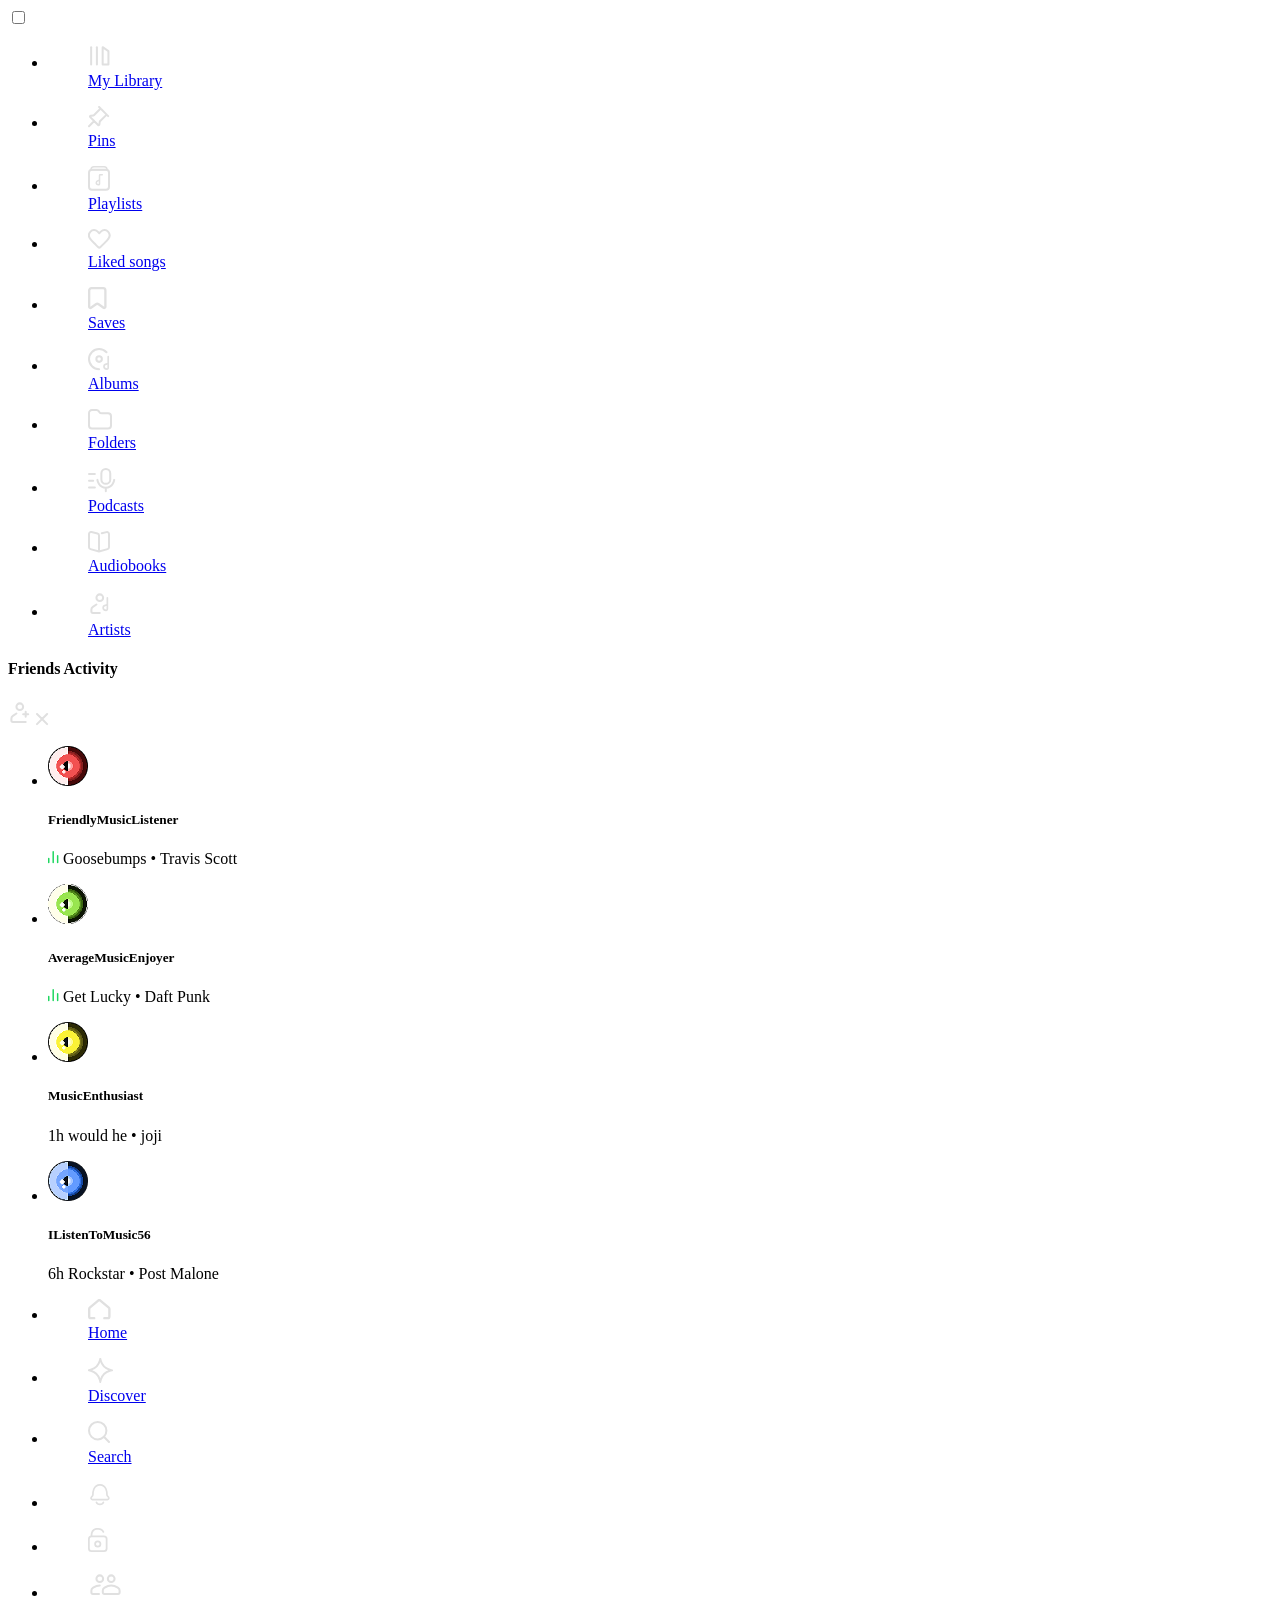
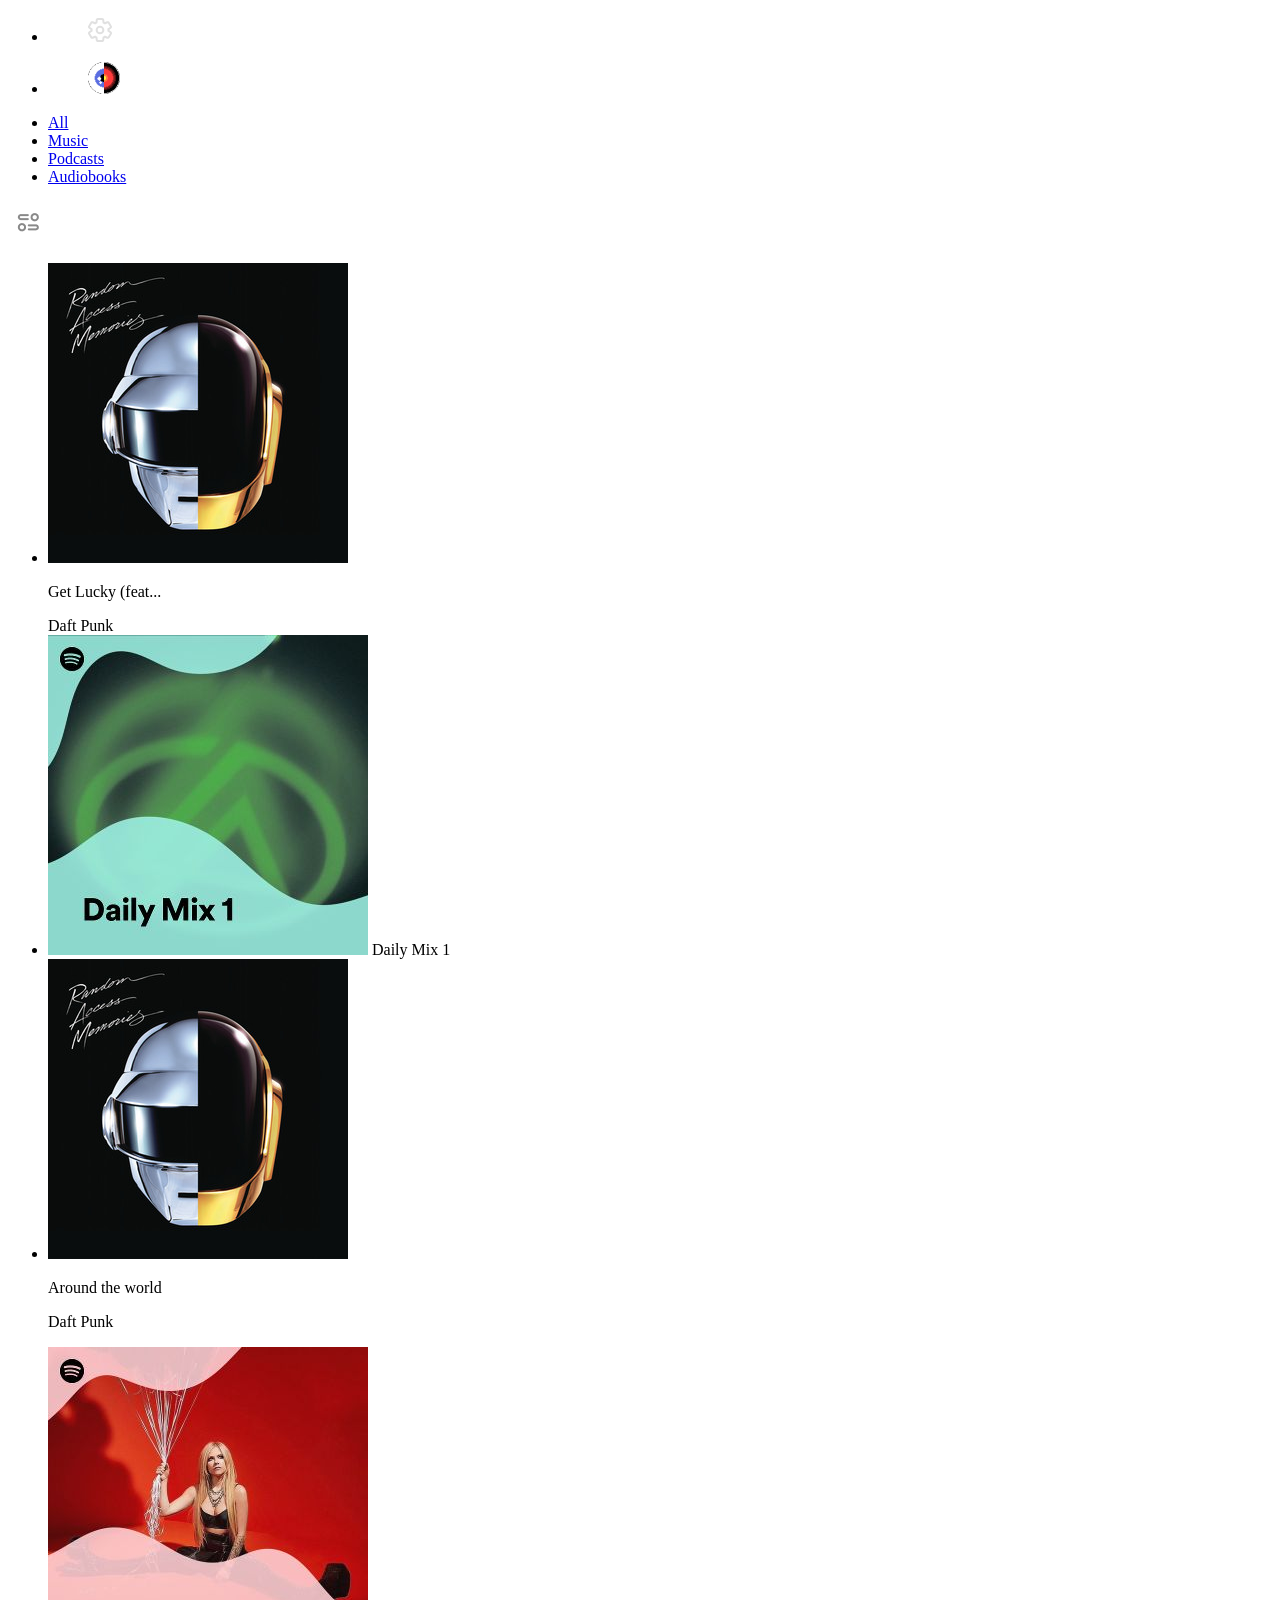
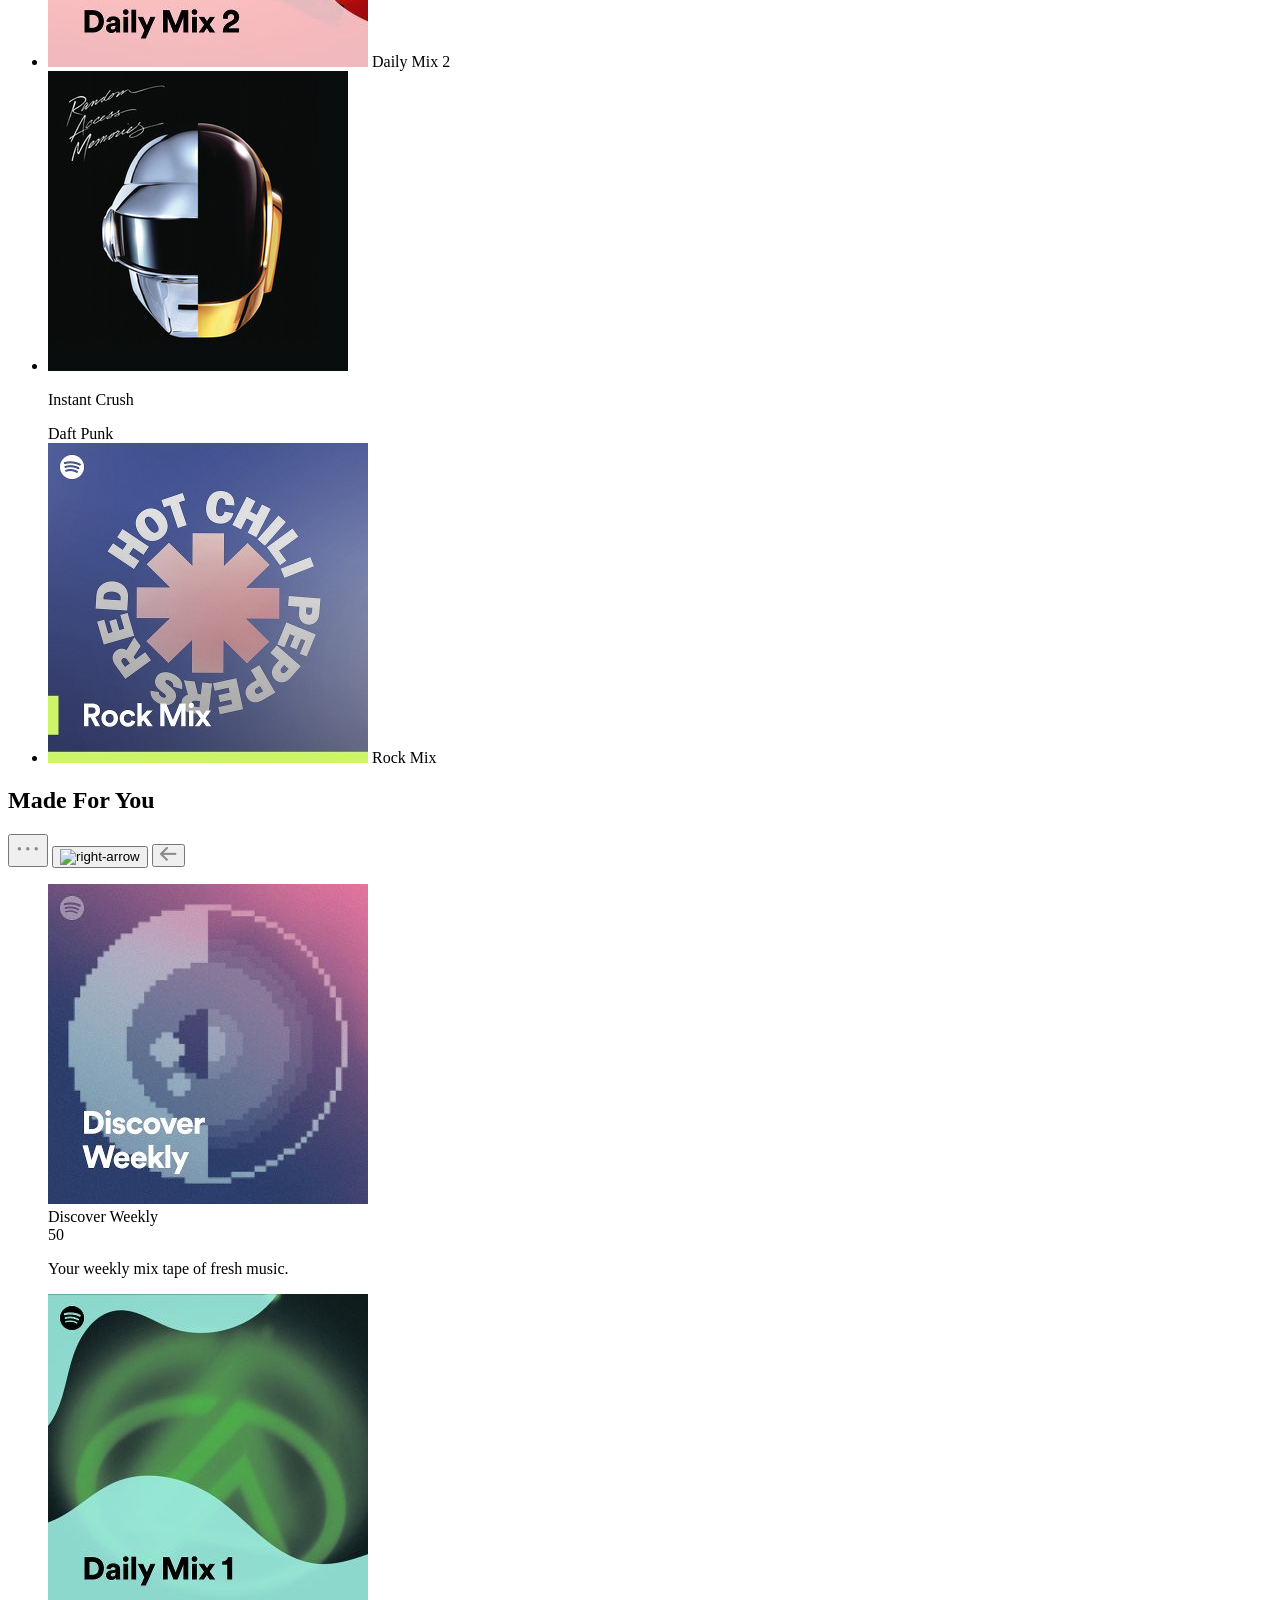
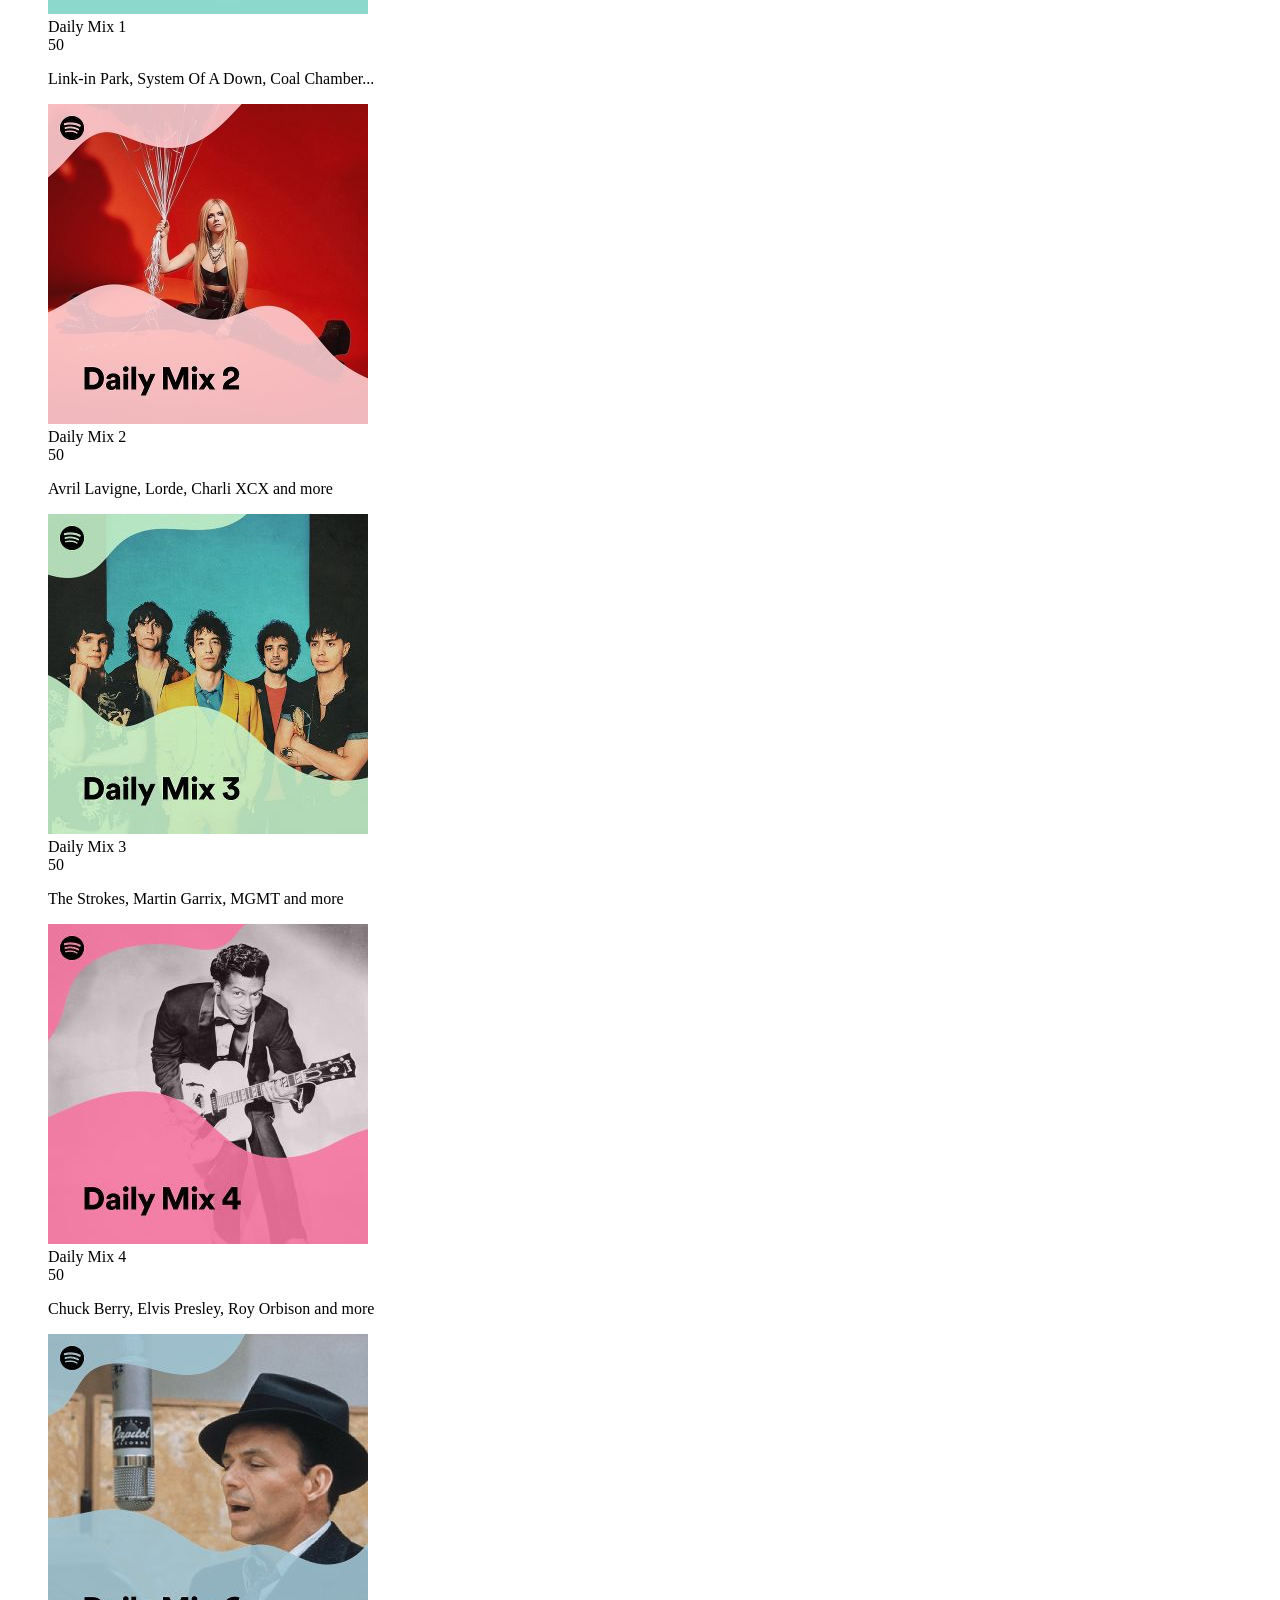
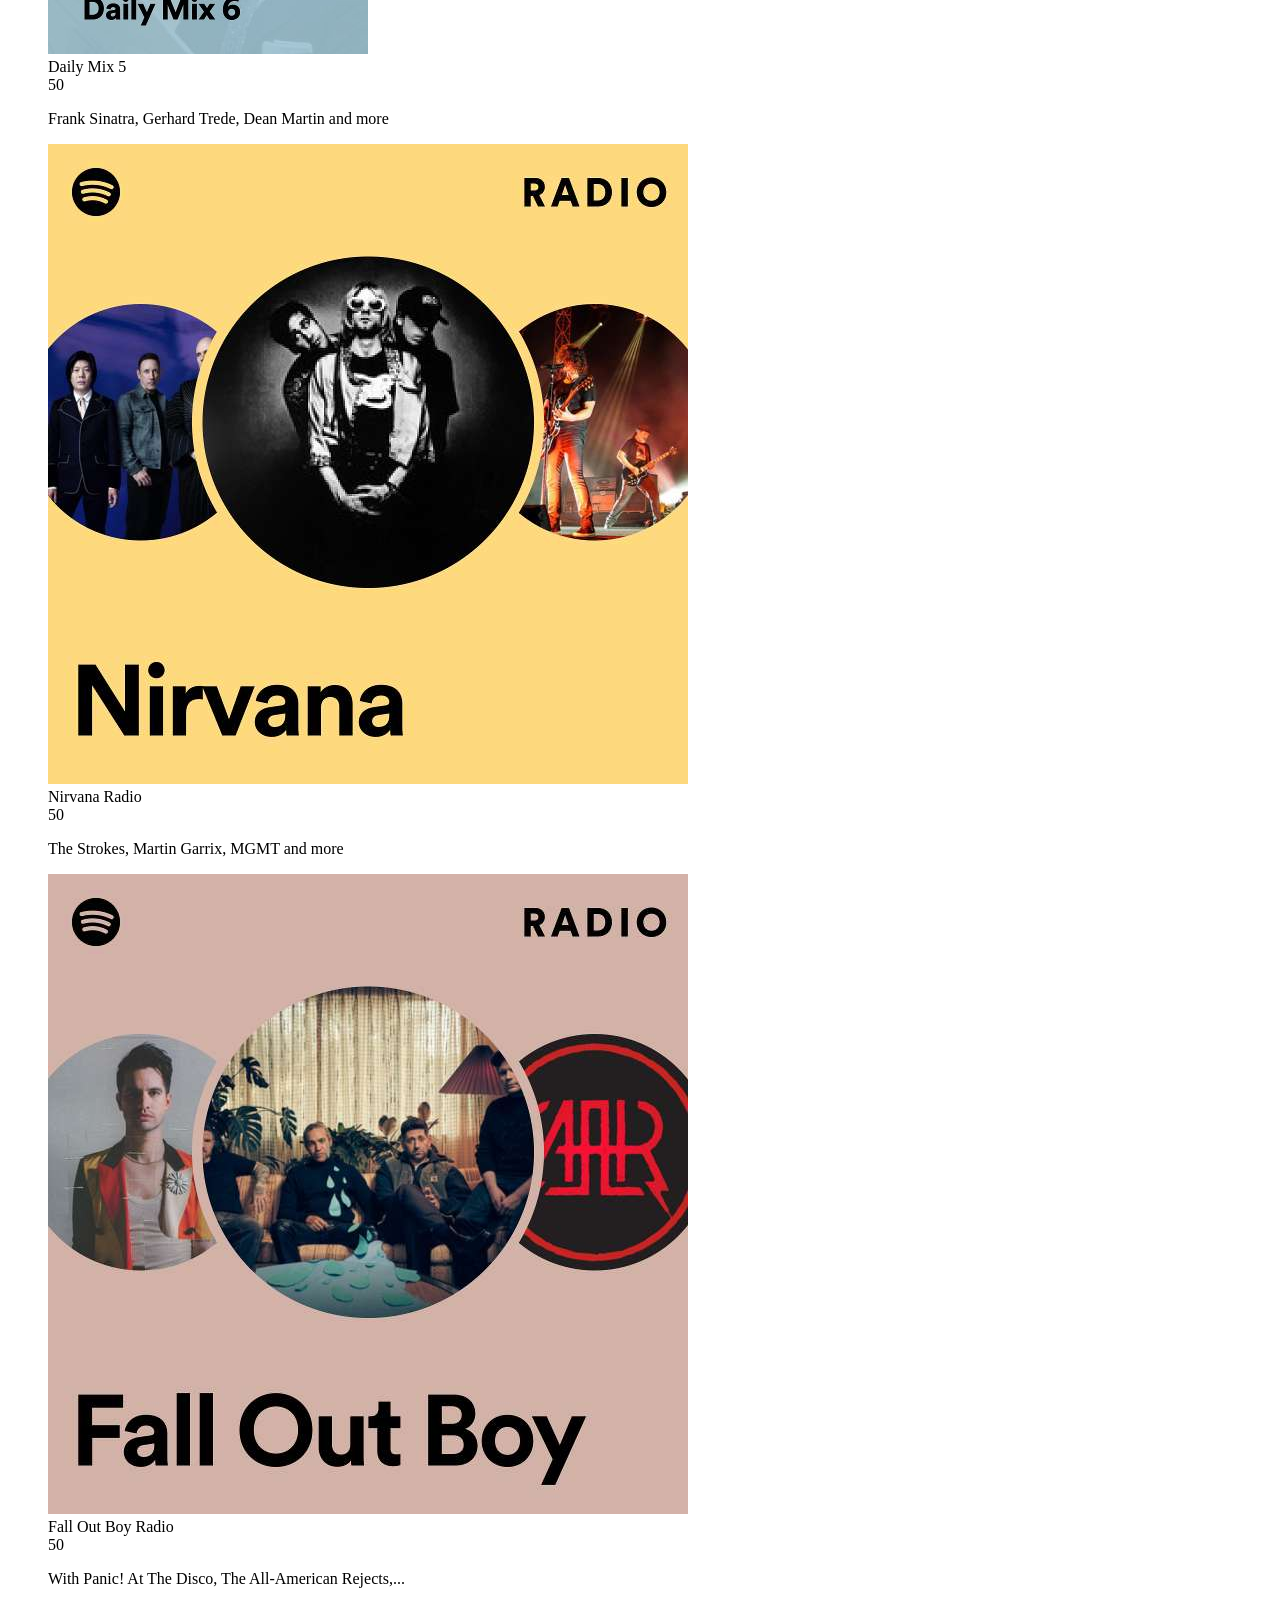
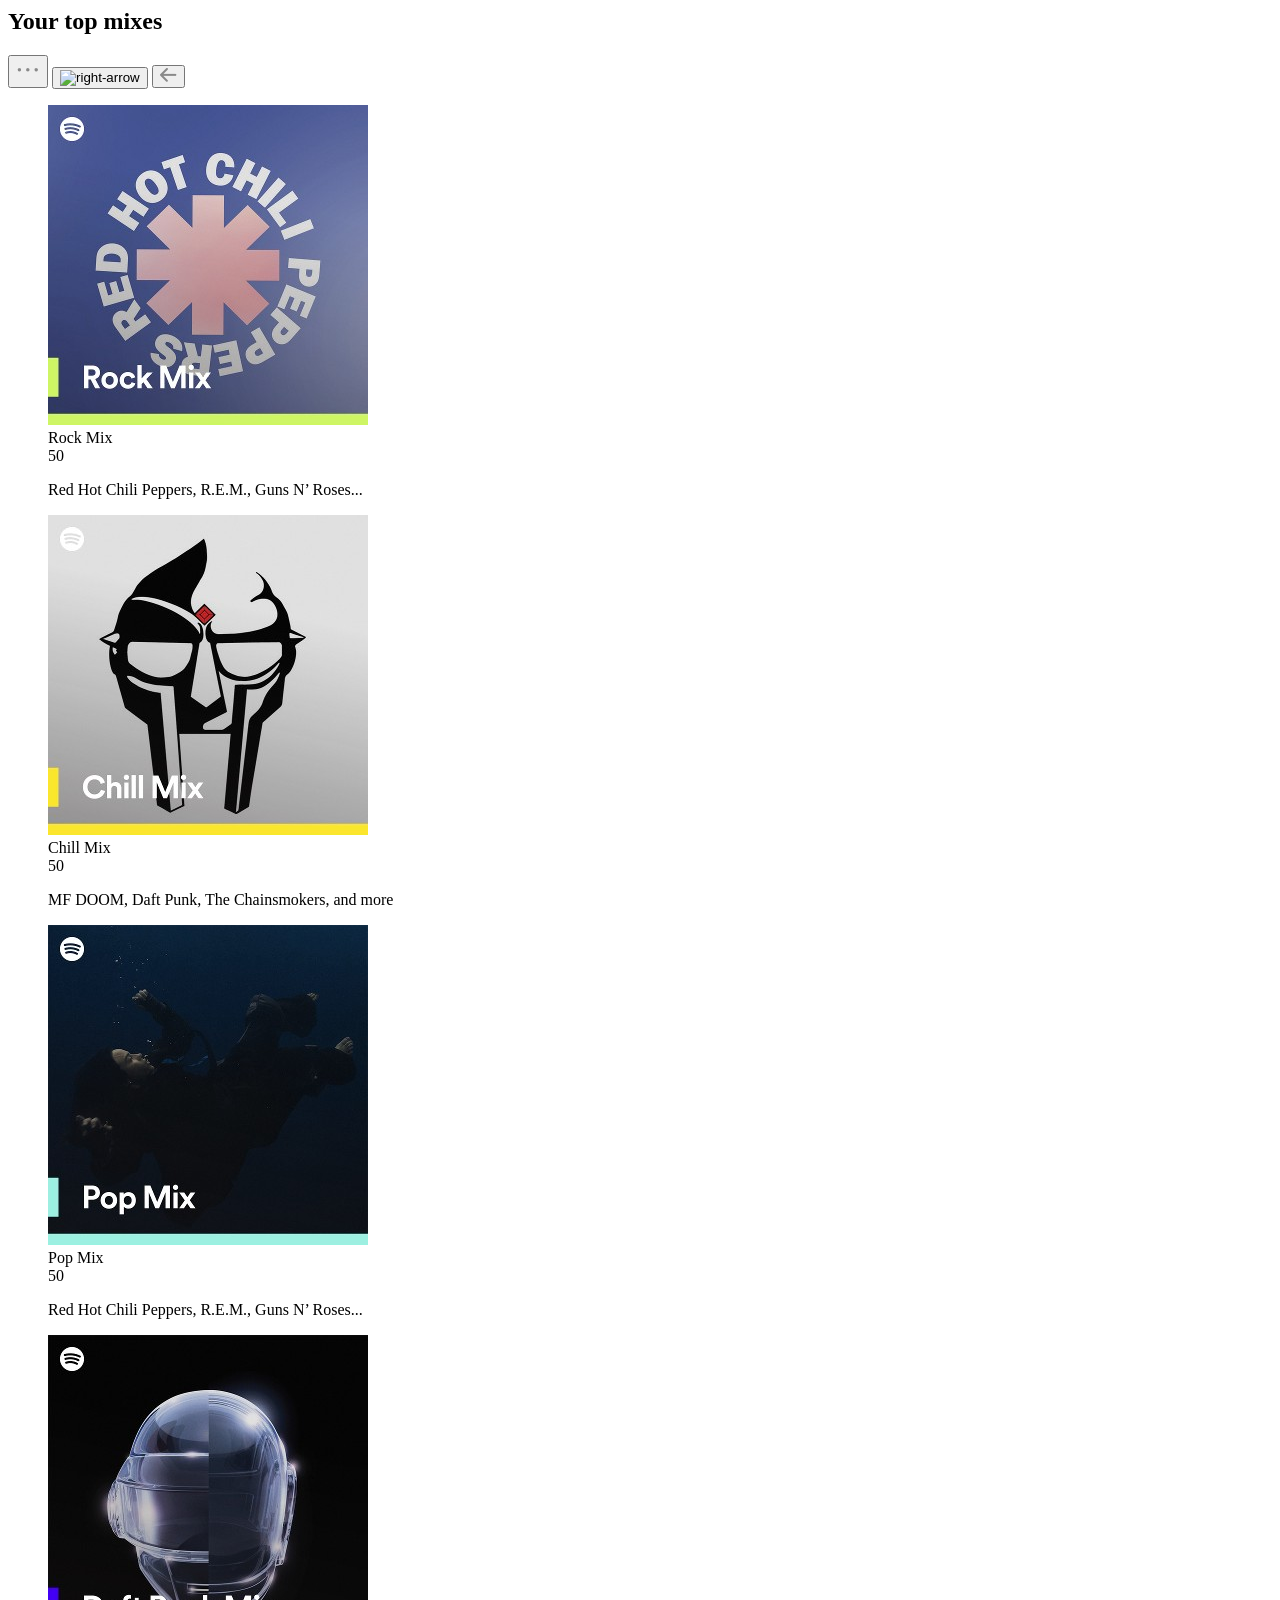
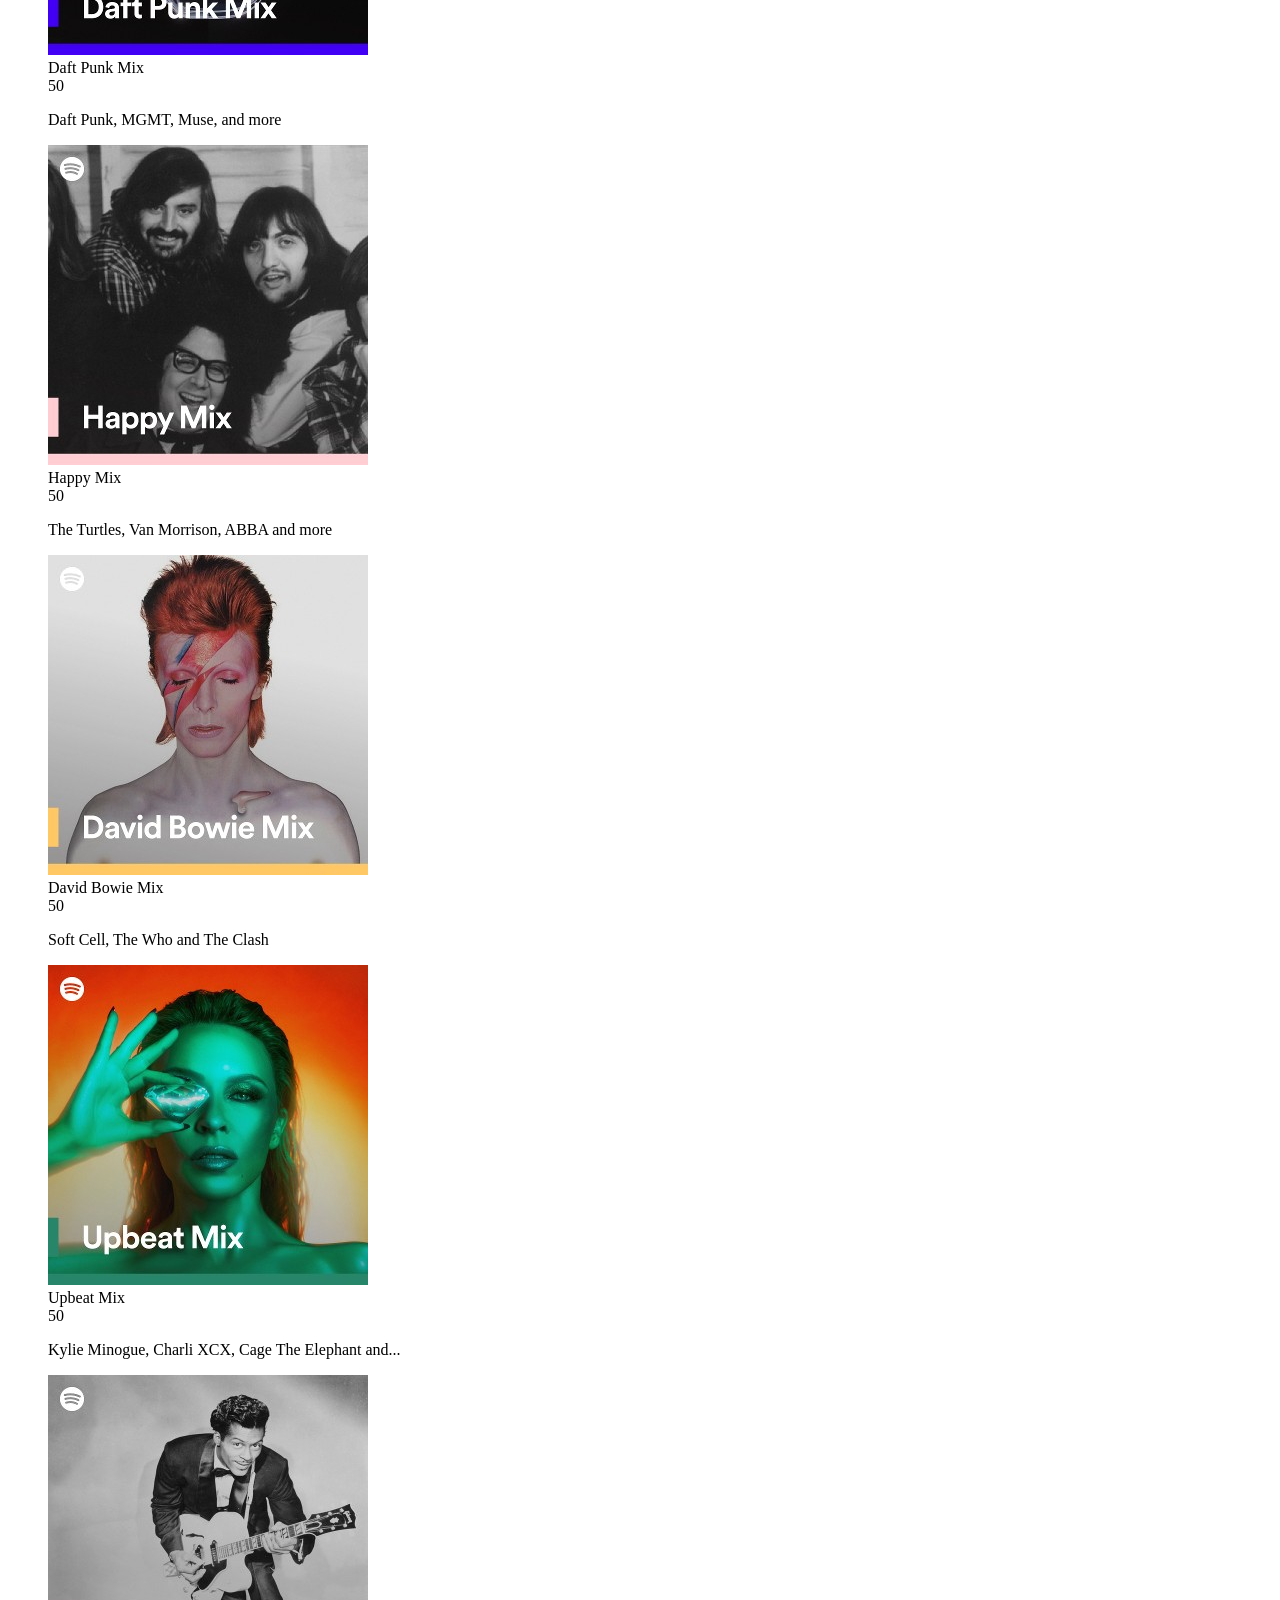
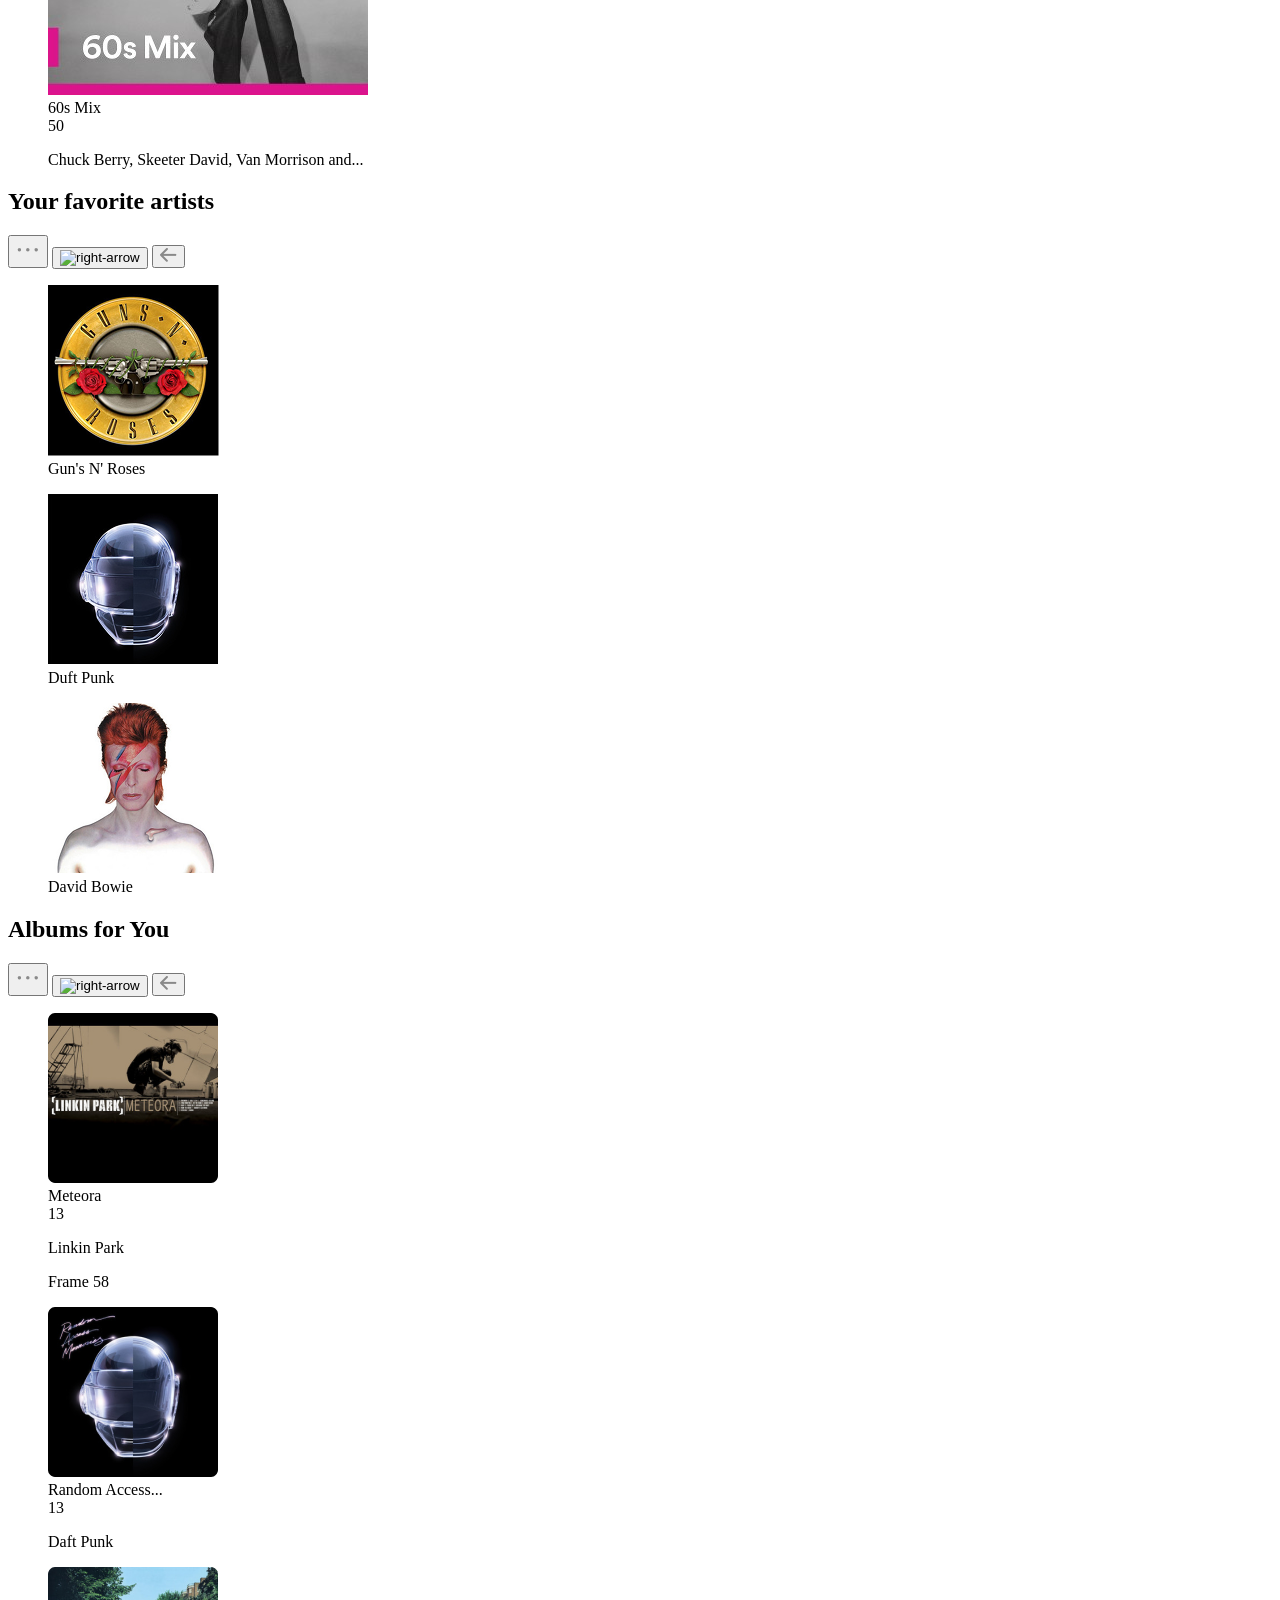
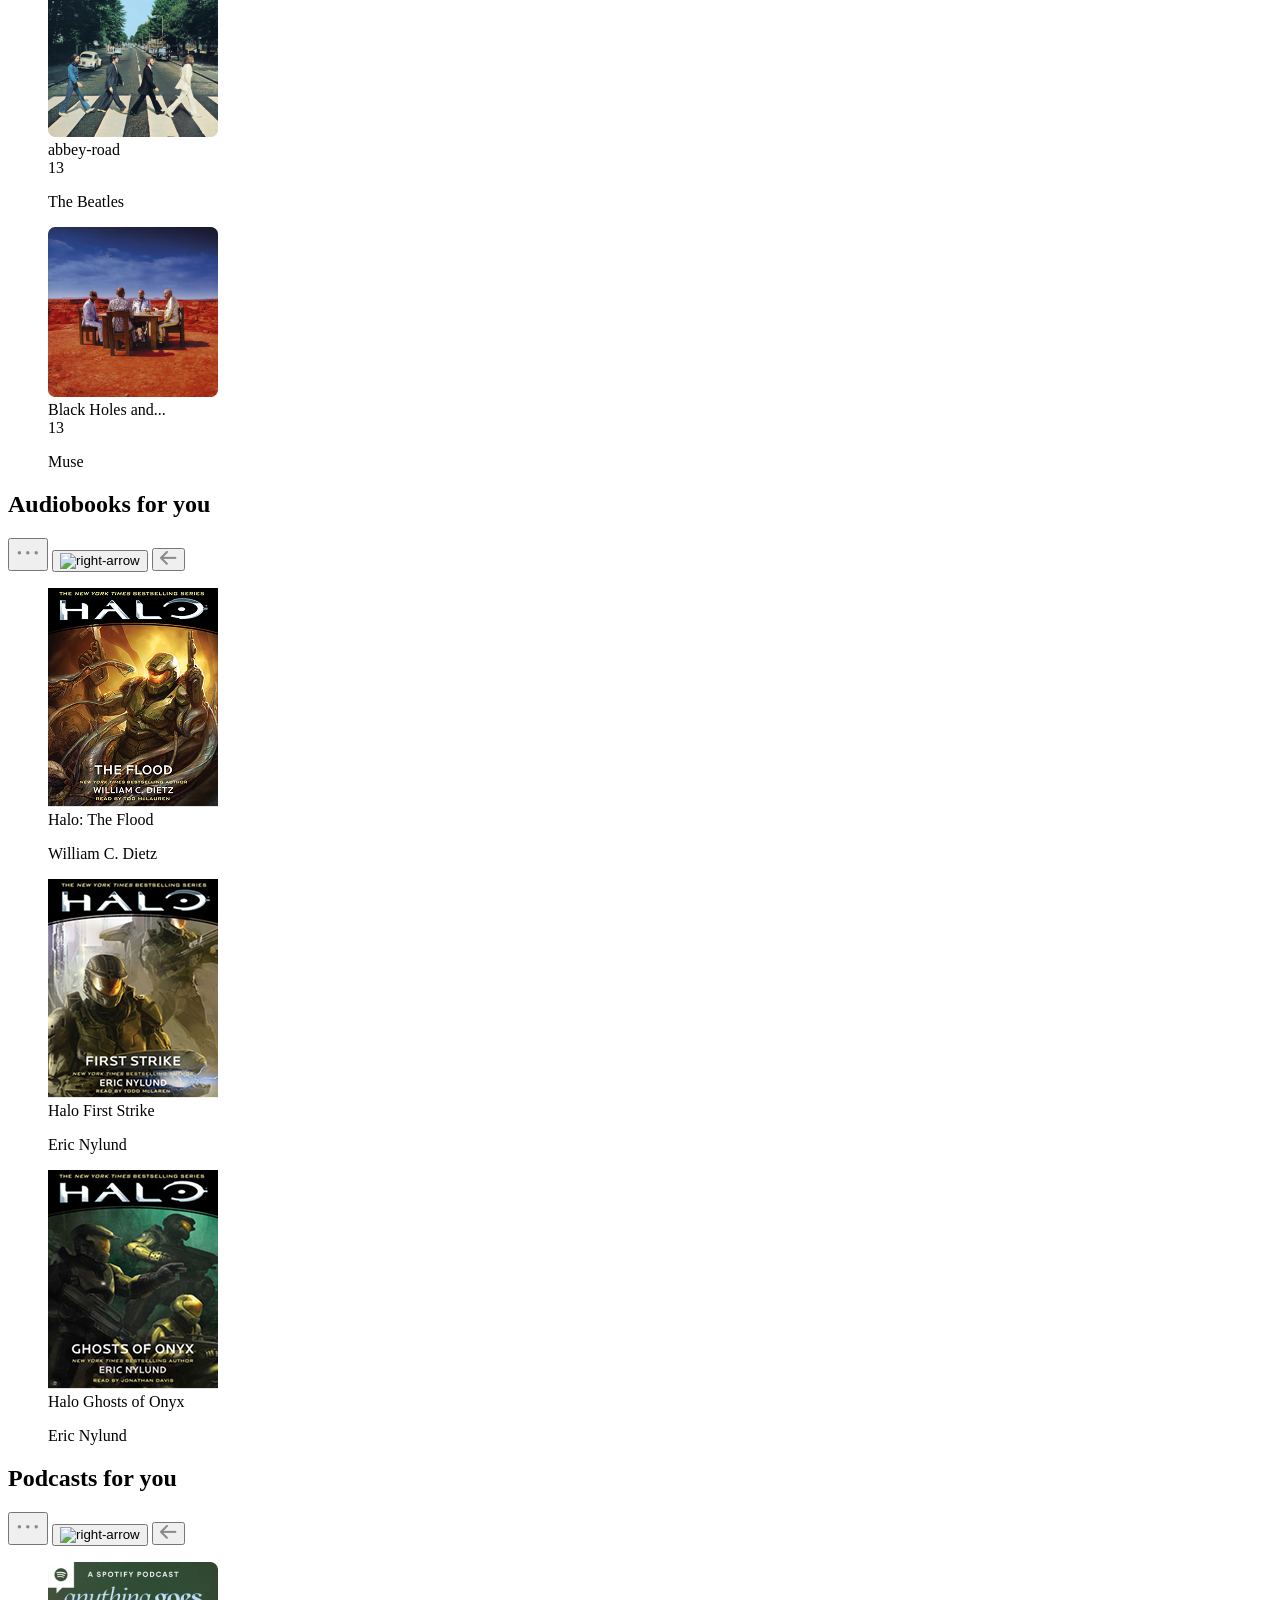
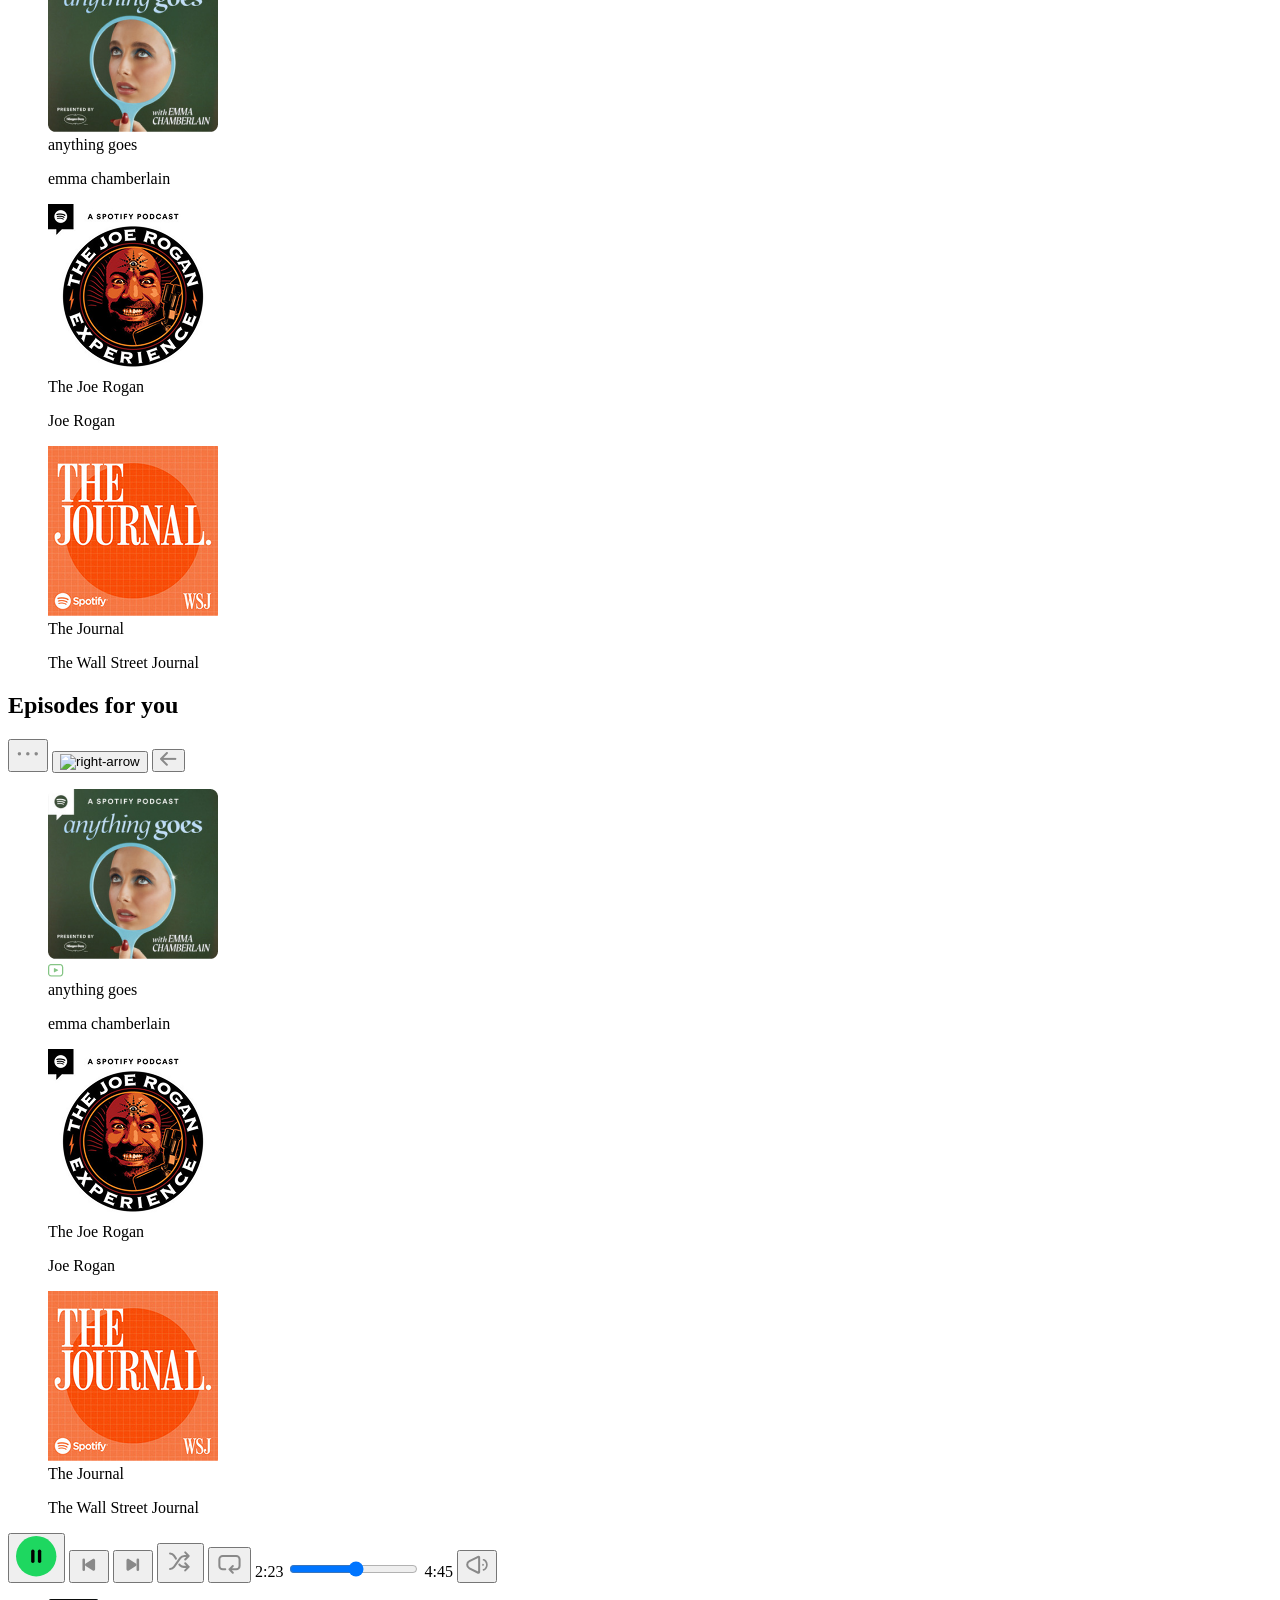
==== commit 722d6cab: "add: finish add friends section in right aside" ====
--- a/index.html
+++ b/index.html
@@ -114,6 +114,59 @@
                         alt="add-friend"></a>
             </div>
         </nav>
+        <ul class="friends-activity__list">
+            <li class="friend-item">
+                <img class="friend-item__avatar" src="./assets/images/layout-images/friend1.png"
+                    alt="FriendlyMusicListener's avatar">
+                <div class="friend-item__info">
+                    <h5 class="friend-item__username">FriendlyMusicListener</h5>
+                    <p class="friend-item__status">
+                        <img src="./assets/images/icon-images/status-icon.svg" alt="">
+                        <span>Goosebumps</span>
+                        <span class="friend-item__artist"> • Travis Scott</span>
+                    </p>
+                </div>
+            </li>
+
+            <li class="friend-item">
+                <img class="friend-item__avatar" src="./assets/images/layout-images/friend2.png"
+                    alt="AverageMusicEnjoyer's avatar">
+                <div class="friend-item__info">
+                    <h5 class="friend-item__username">AverageMusicEnjoyer</h5>
+                    <p class="friend-item__status">
+                        <img src="./assets/images/icon-images/status-icon.svg" alt="">
+                        <span>Get Lucky</span>
+                        <span class="friend-item__artist"> • Daft Punk</span>
+                    </p>
+                </div>
+            </li>
+
+            <li class="friend-item">
+                <img class="friend-item__avatar" src="./assets/images/layout-images/friend3.png"
+                    alt="MusicEnthusiast's avatar">
+                <div class="friend-item__info">
+                    <h5 class="friend-item__username">MusicEnthusiast</h5>
+                    <p class="friend-item__status">
+                        <span>1h</span>
+                        <span>would he</span>
+                        <span class="friend-item__artist"> • joji</span>
+                    </p>
+                </div>
+            </li>
+
+            <li class="friend-item">
+                <img class="friend-item__avatar" src="./assets/images/layout-images/friend4.png"
+                    alt="IListenToMusic56's avatar">
+                <div class="friend-item__info">
+                    <h5 class="friend-item__username">IListenToMusic56</h5>
+                    <p class="friend-item__status">
+                        <span>6h</span>
+                        <span>Rockstar</span>
+                        <span class="friend-item__artist"> • Post Malone</span>
+                    </p>
+                </div>
+            </li>
+        </ul>
     </aside>
 
     <!-- Start of the top header -->
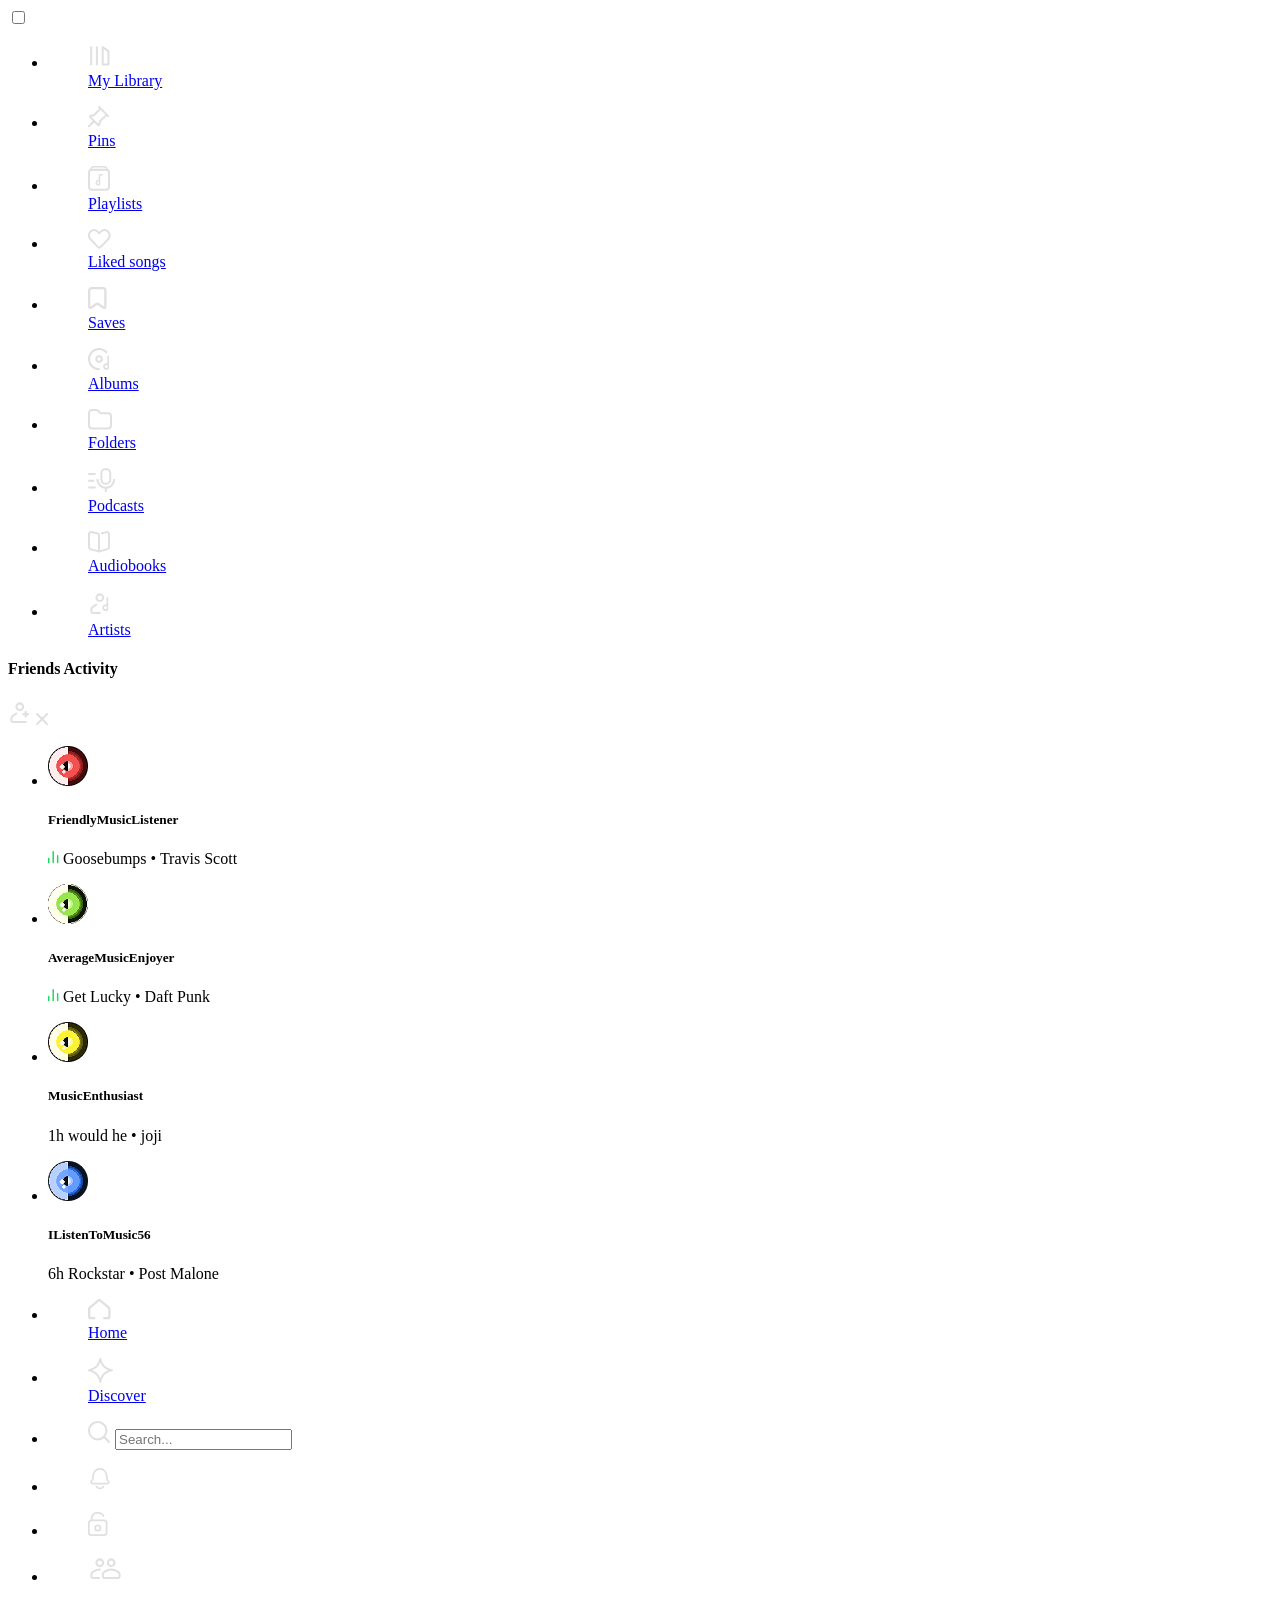
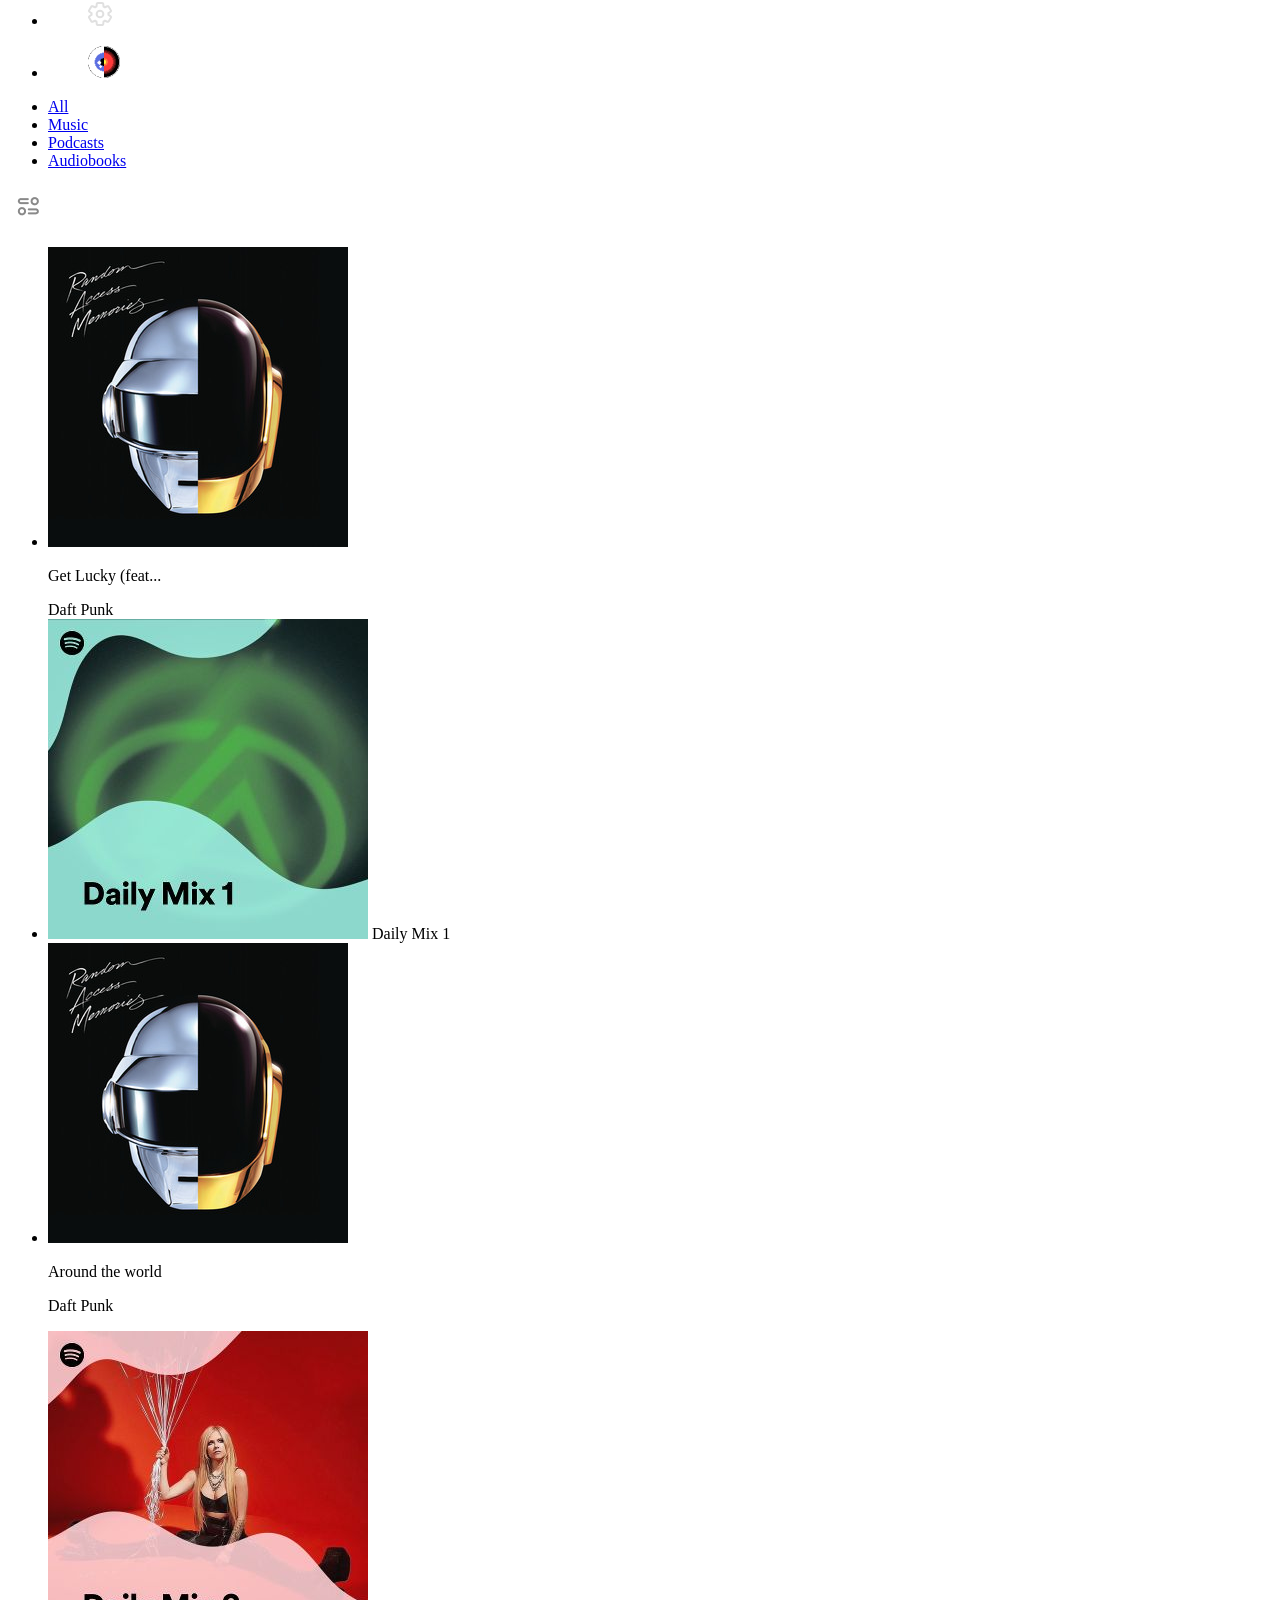
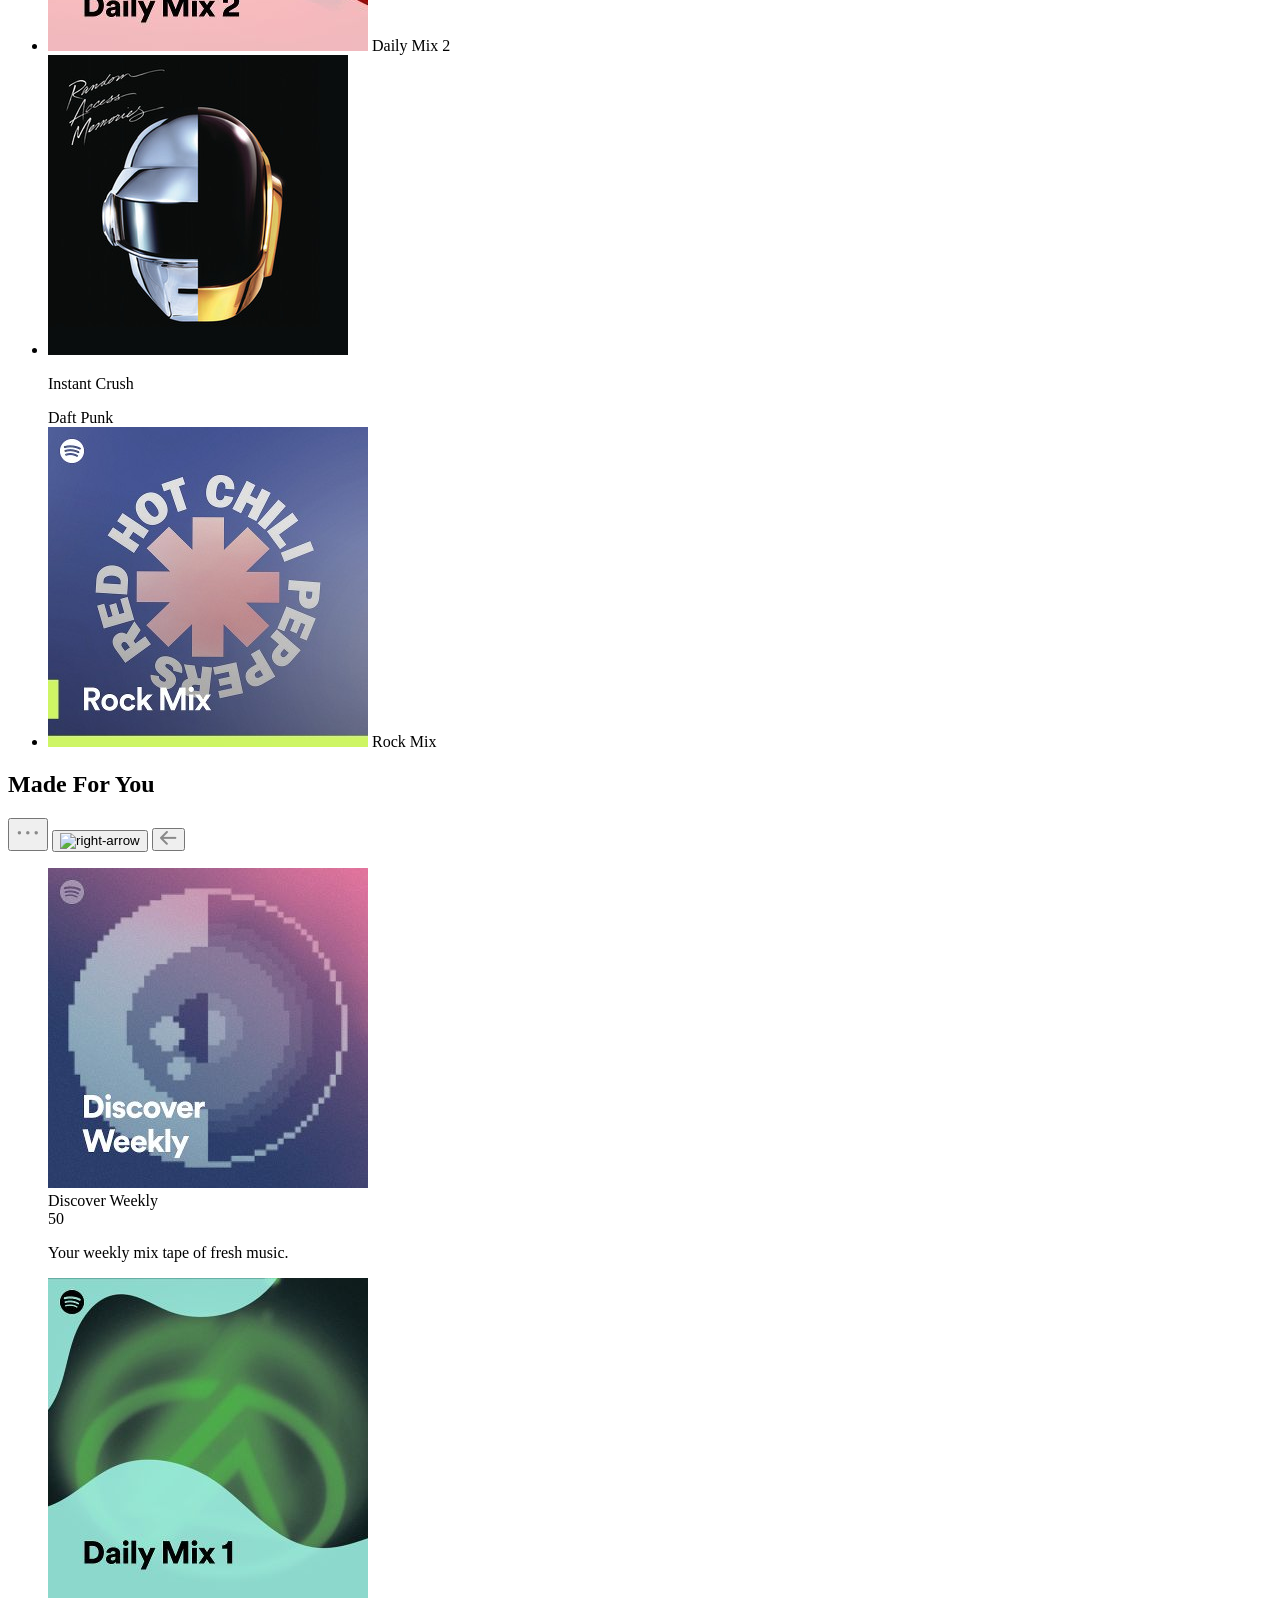
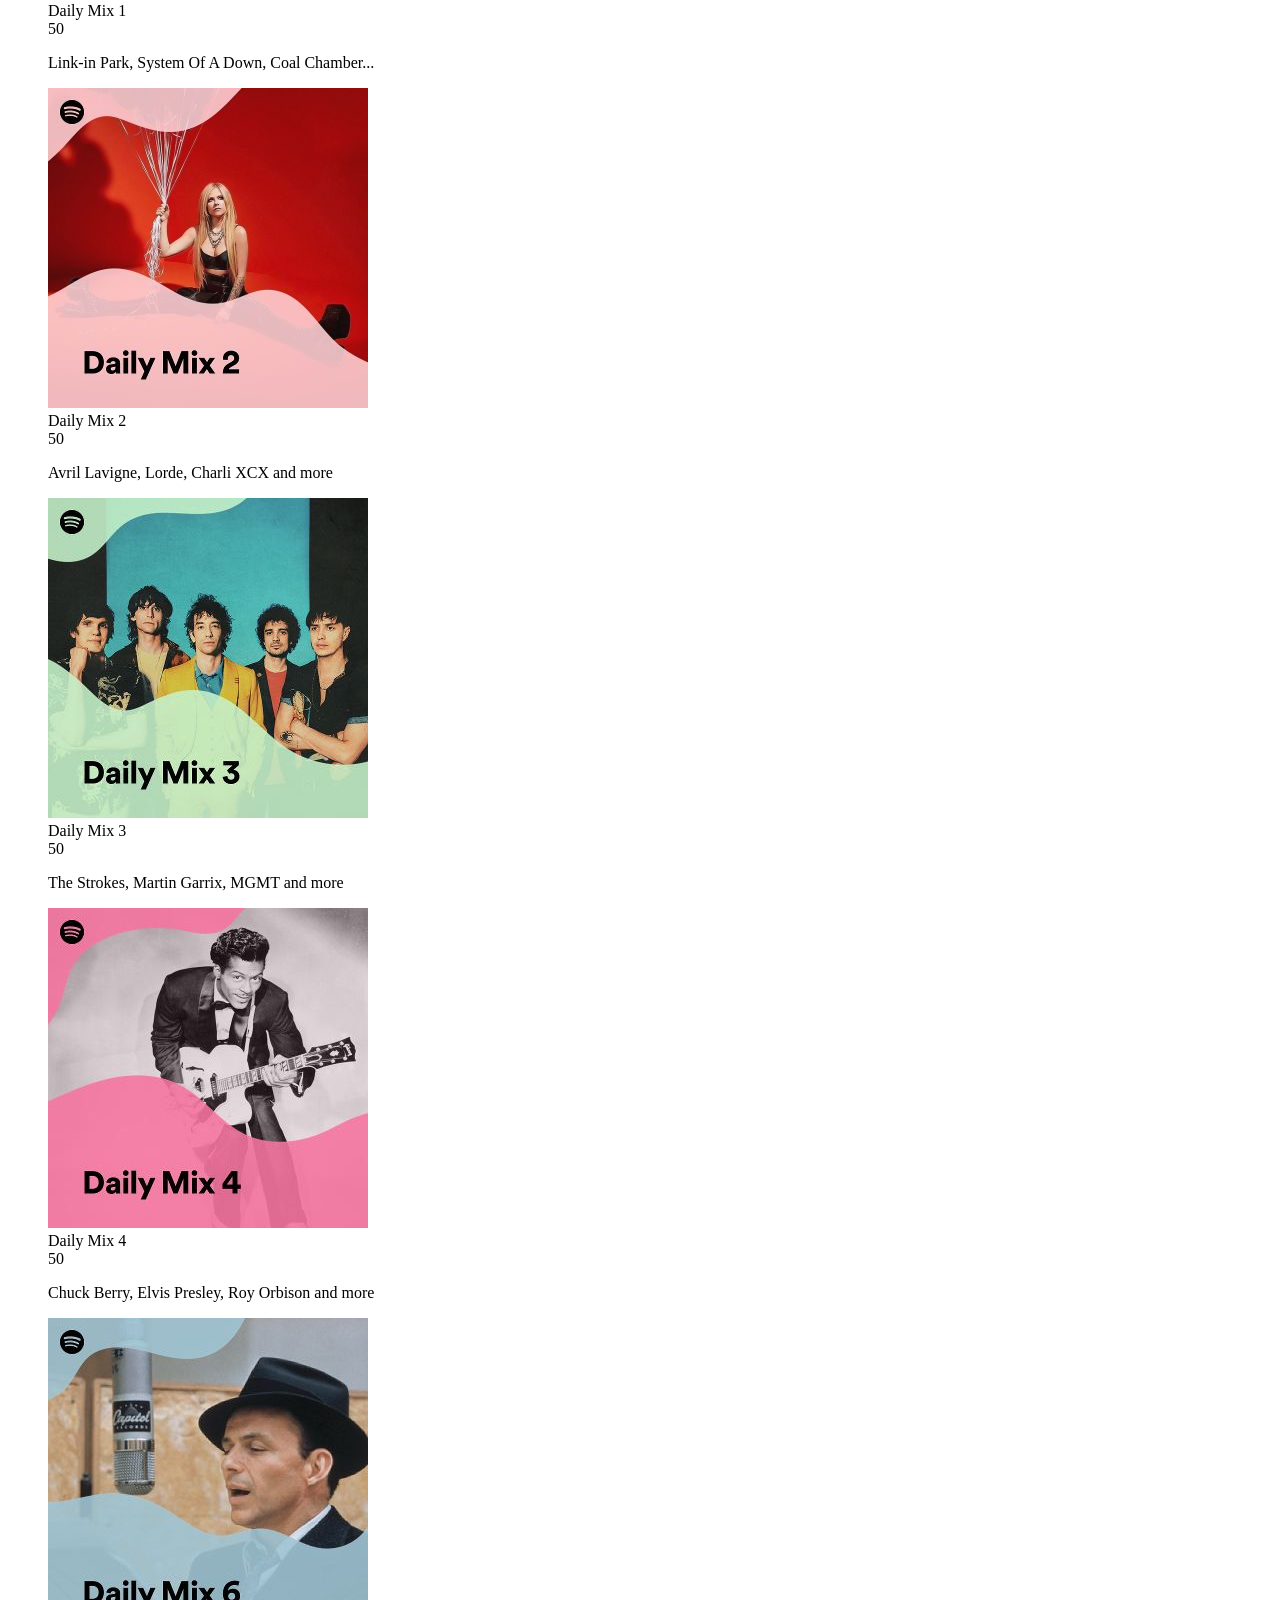
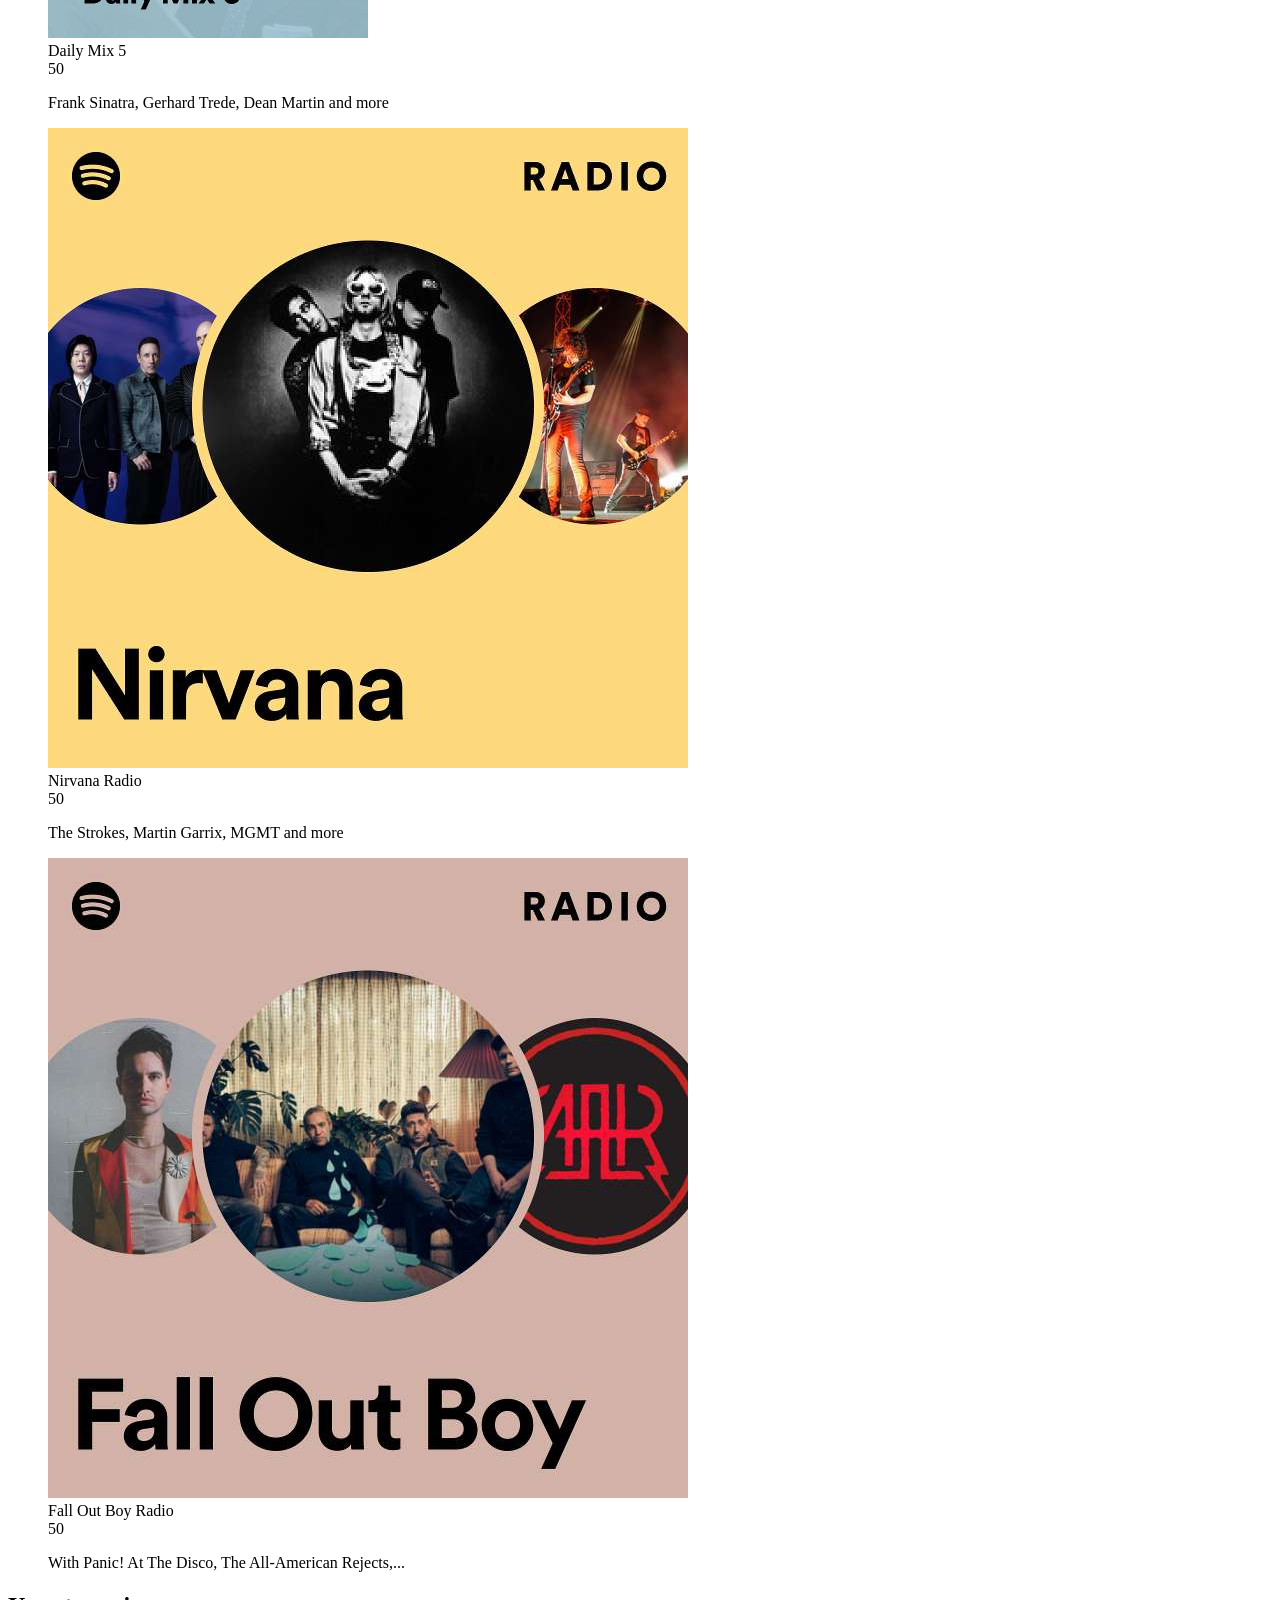
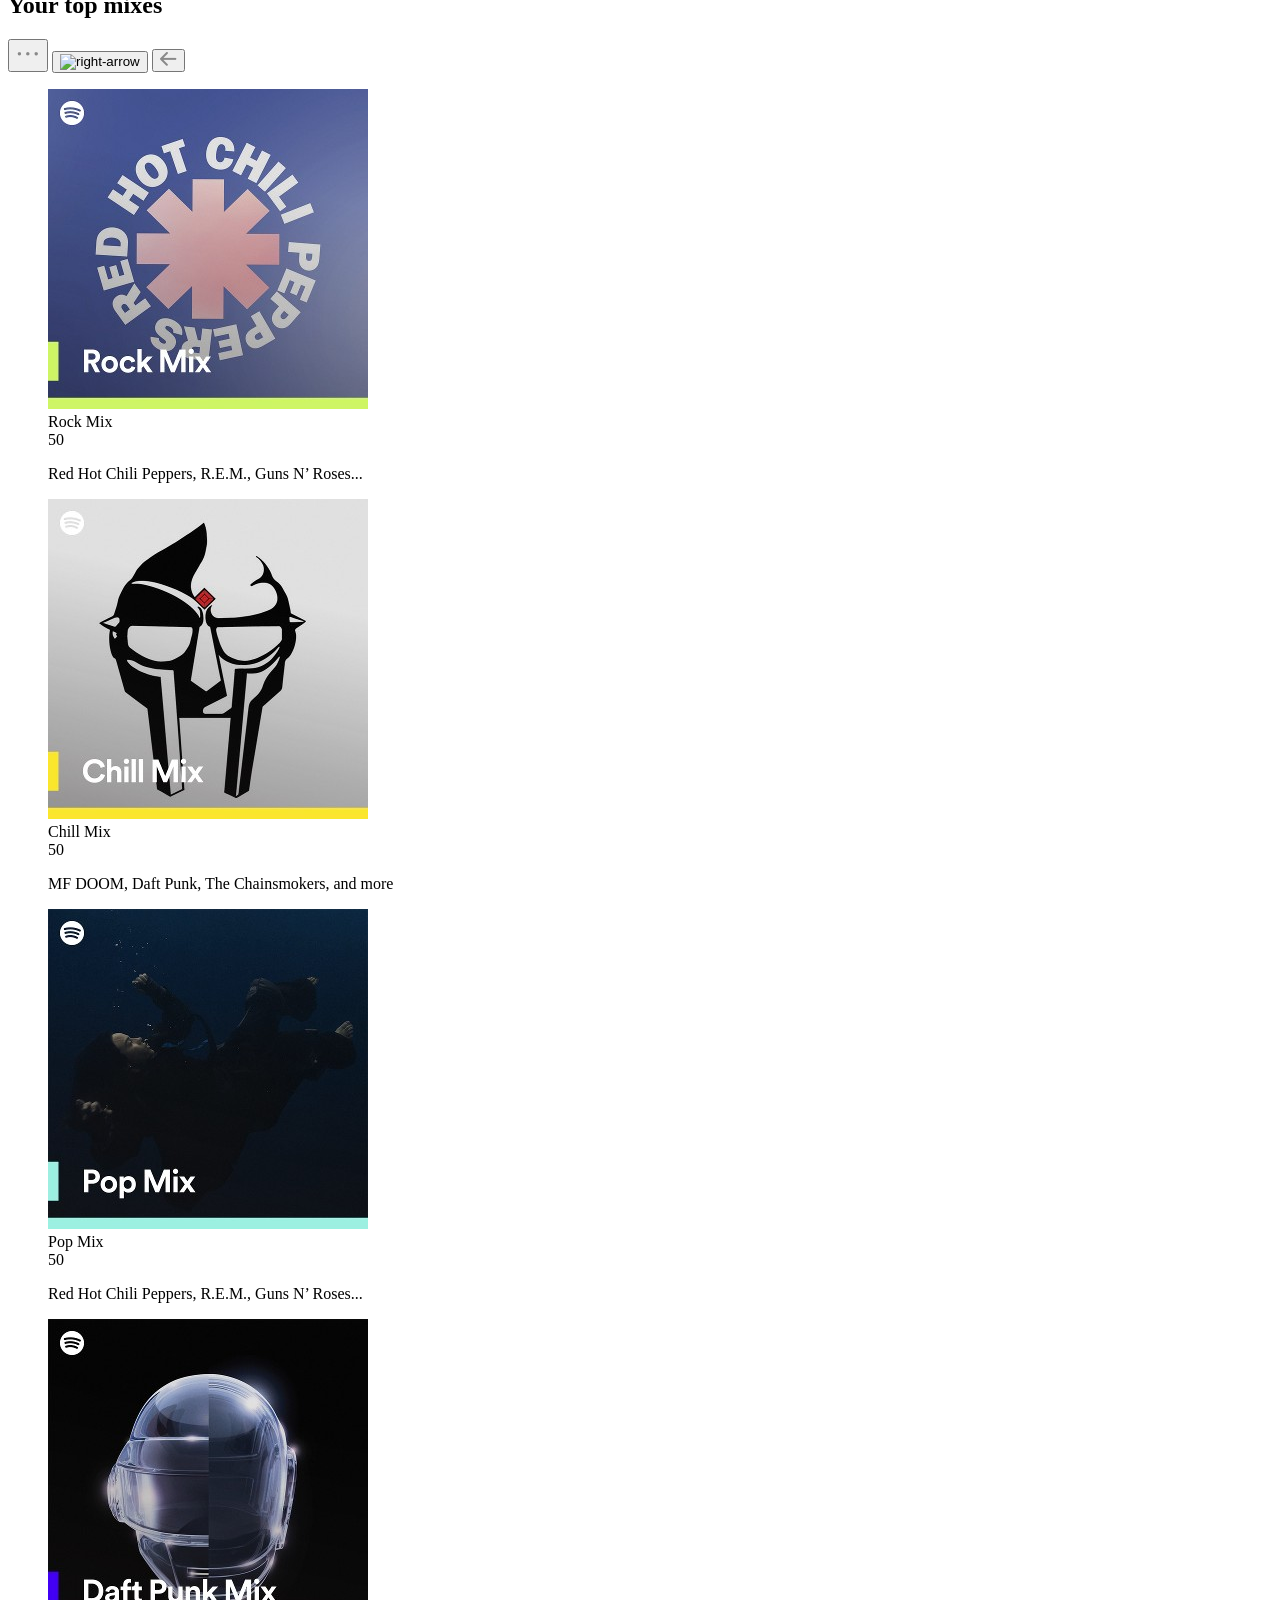
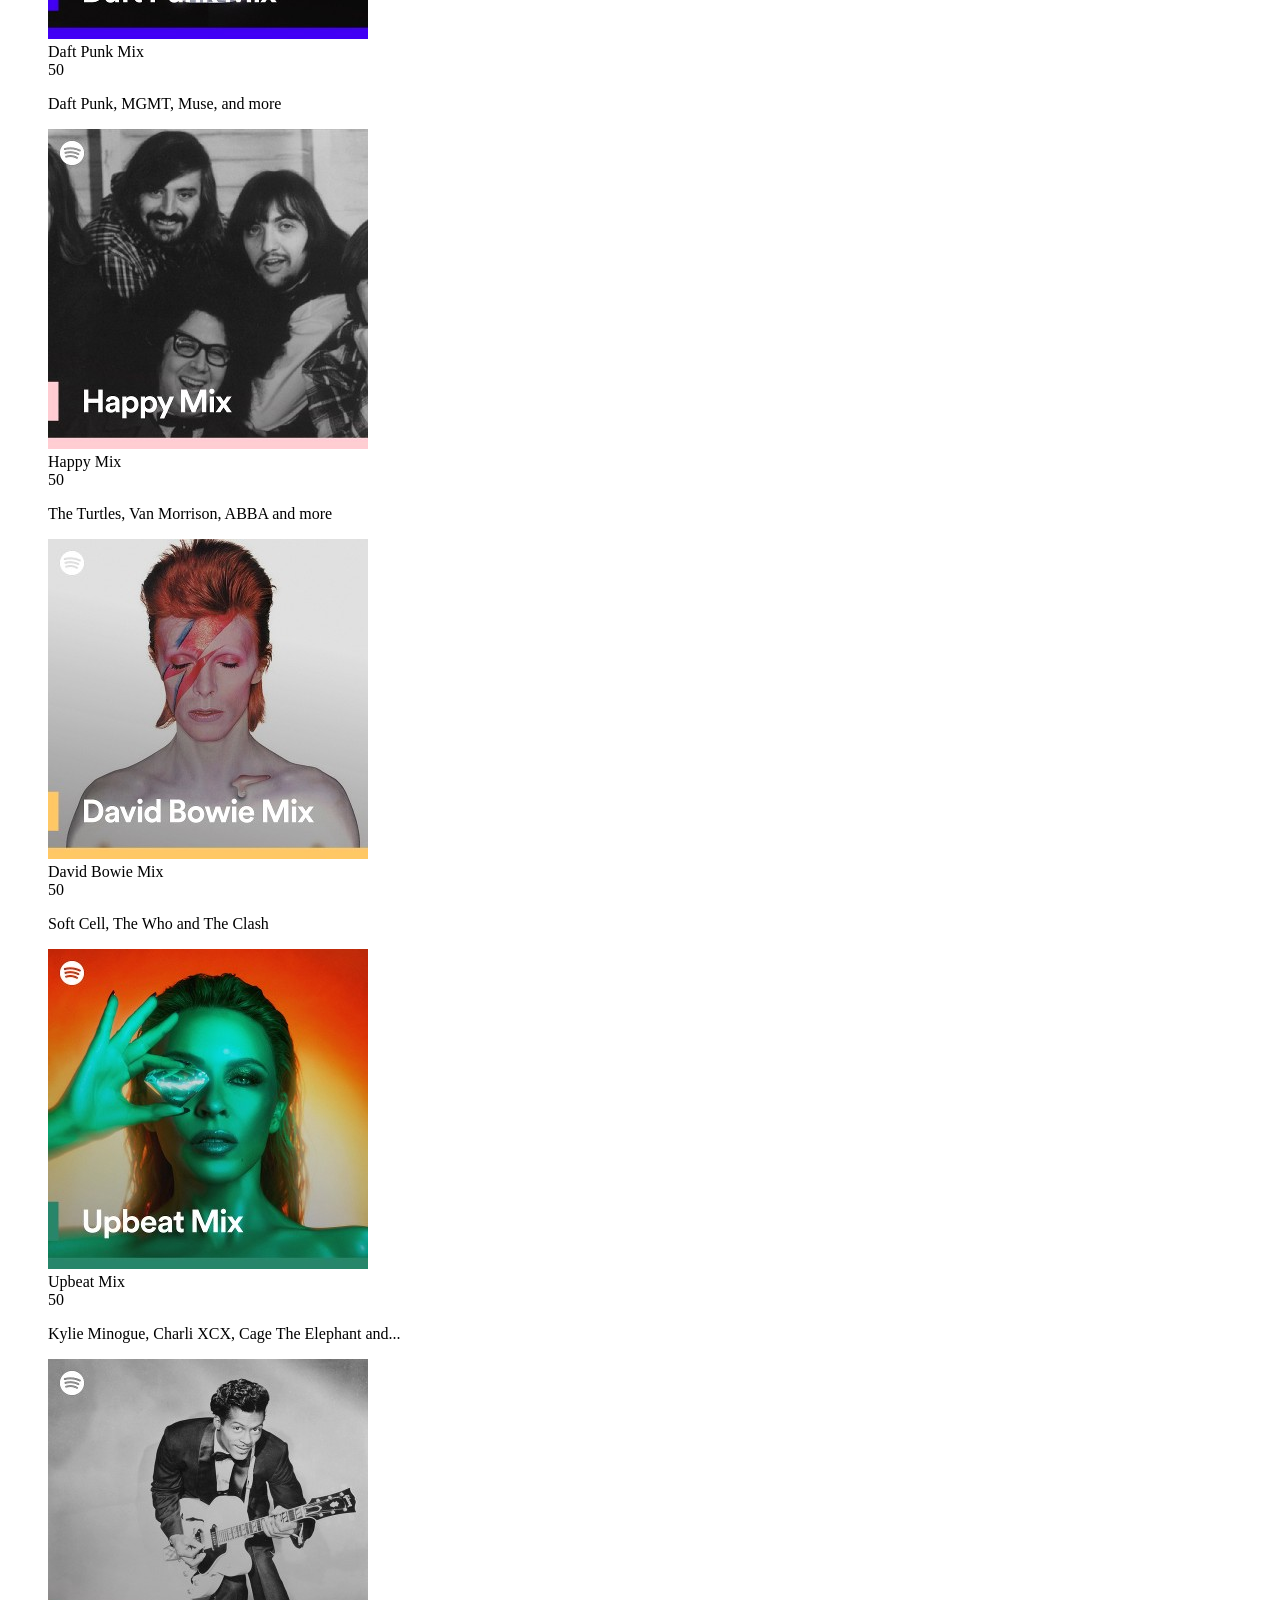
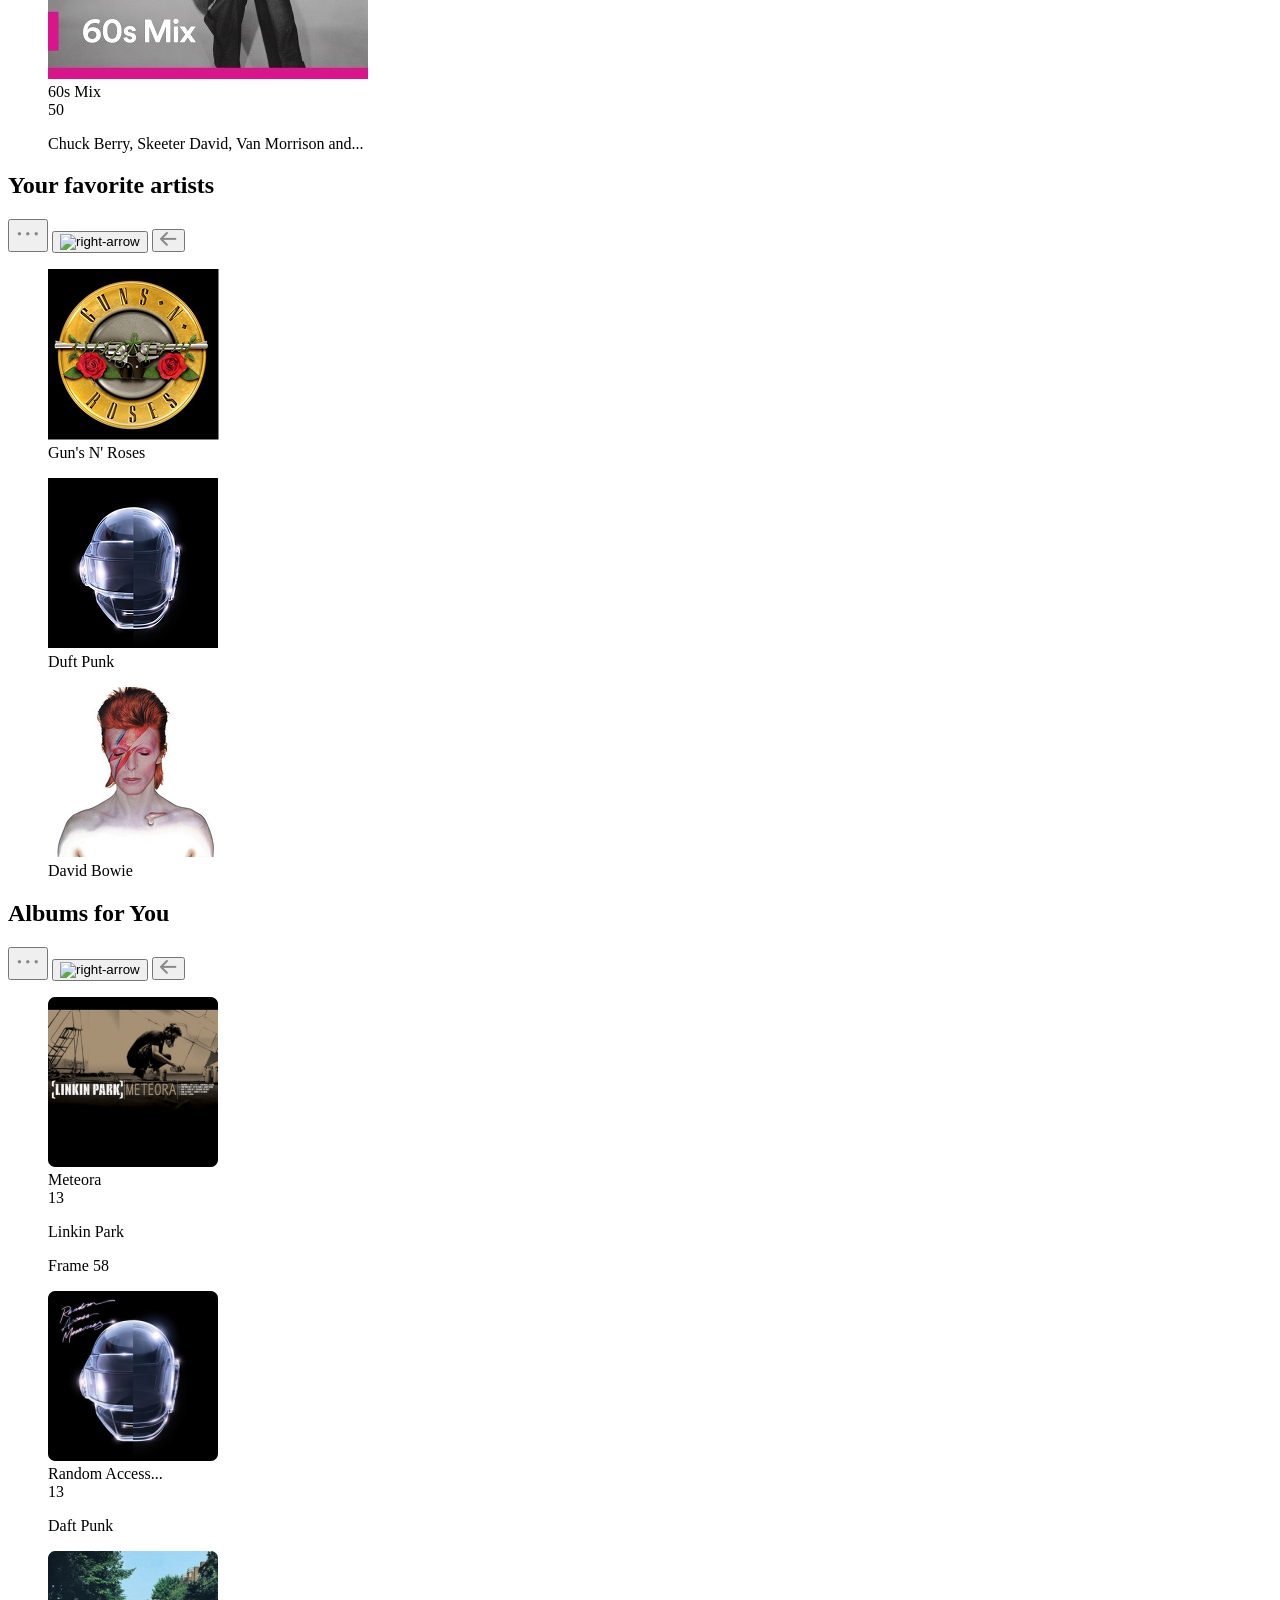
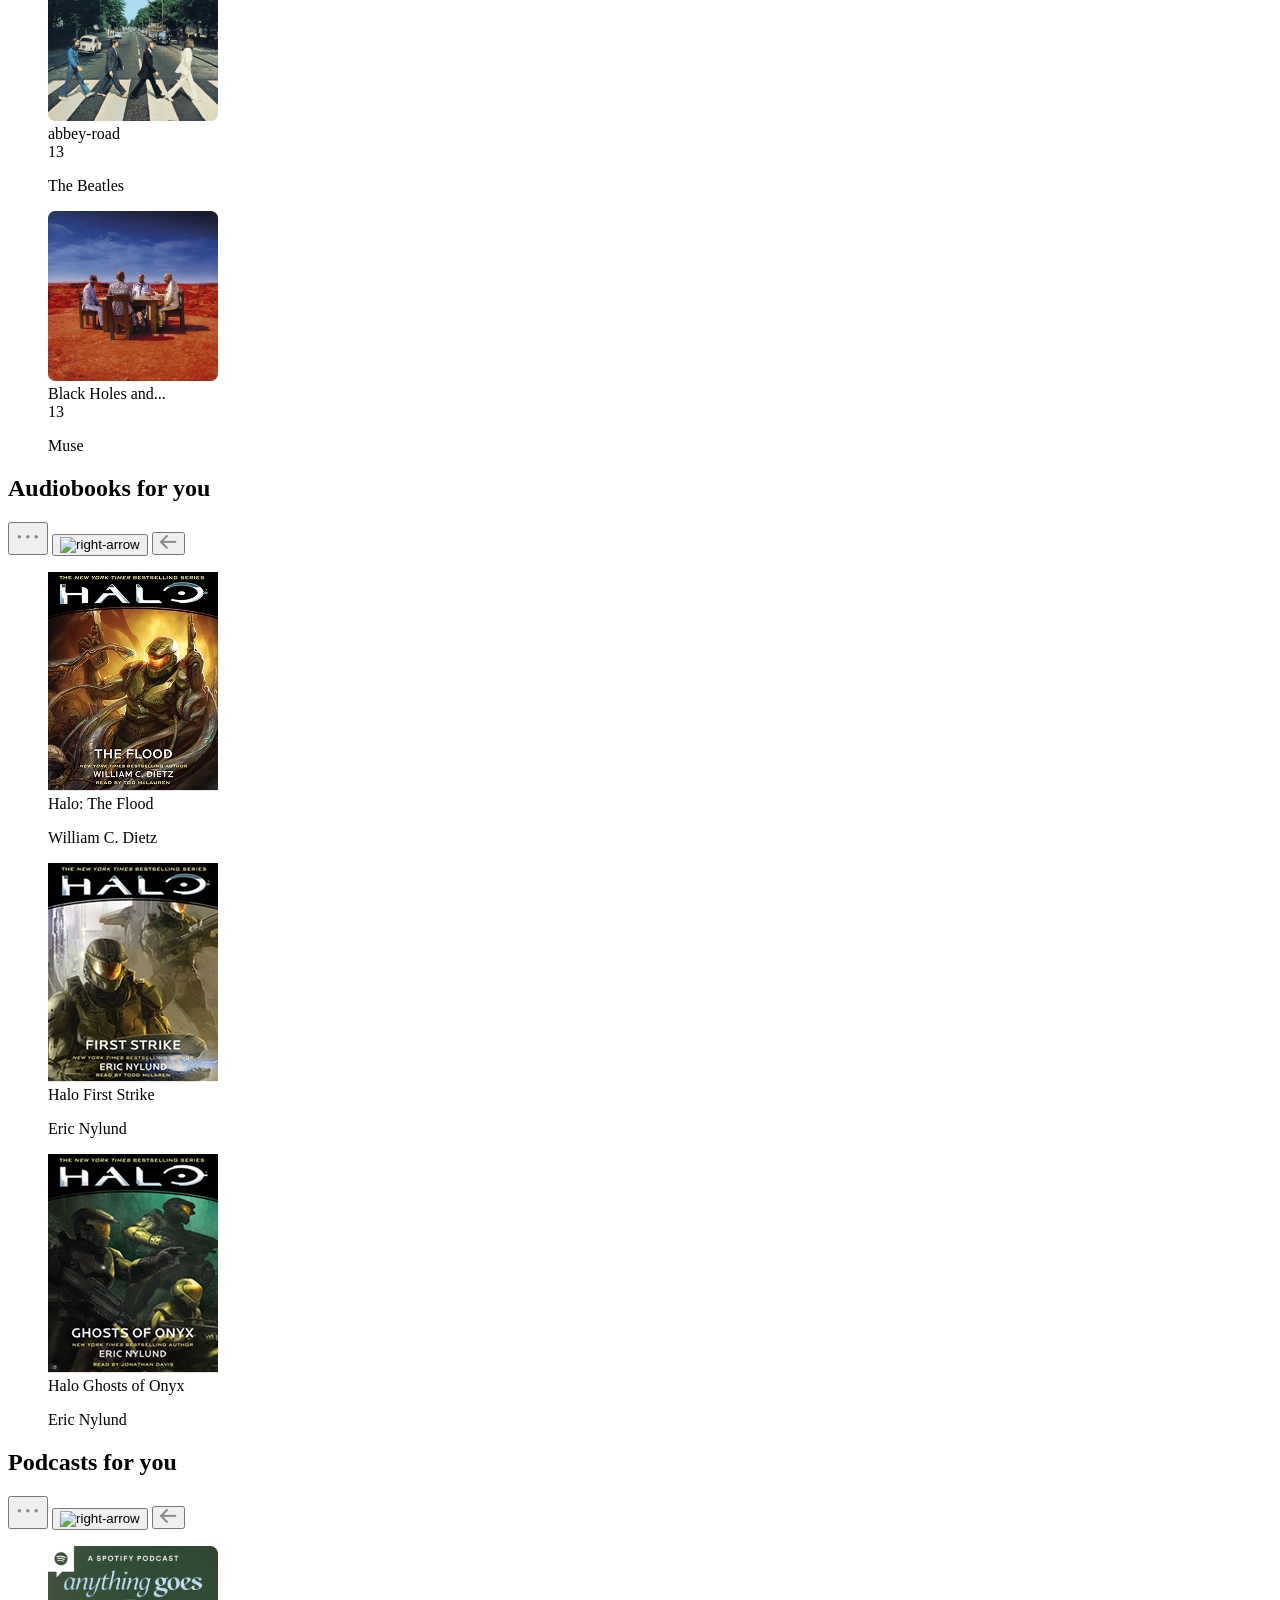
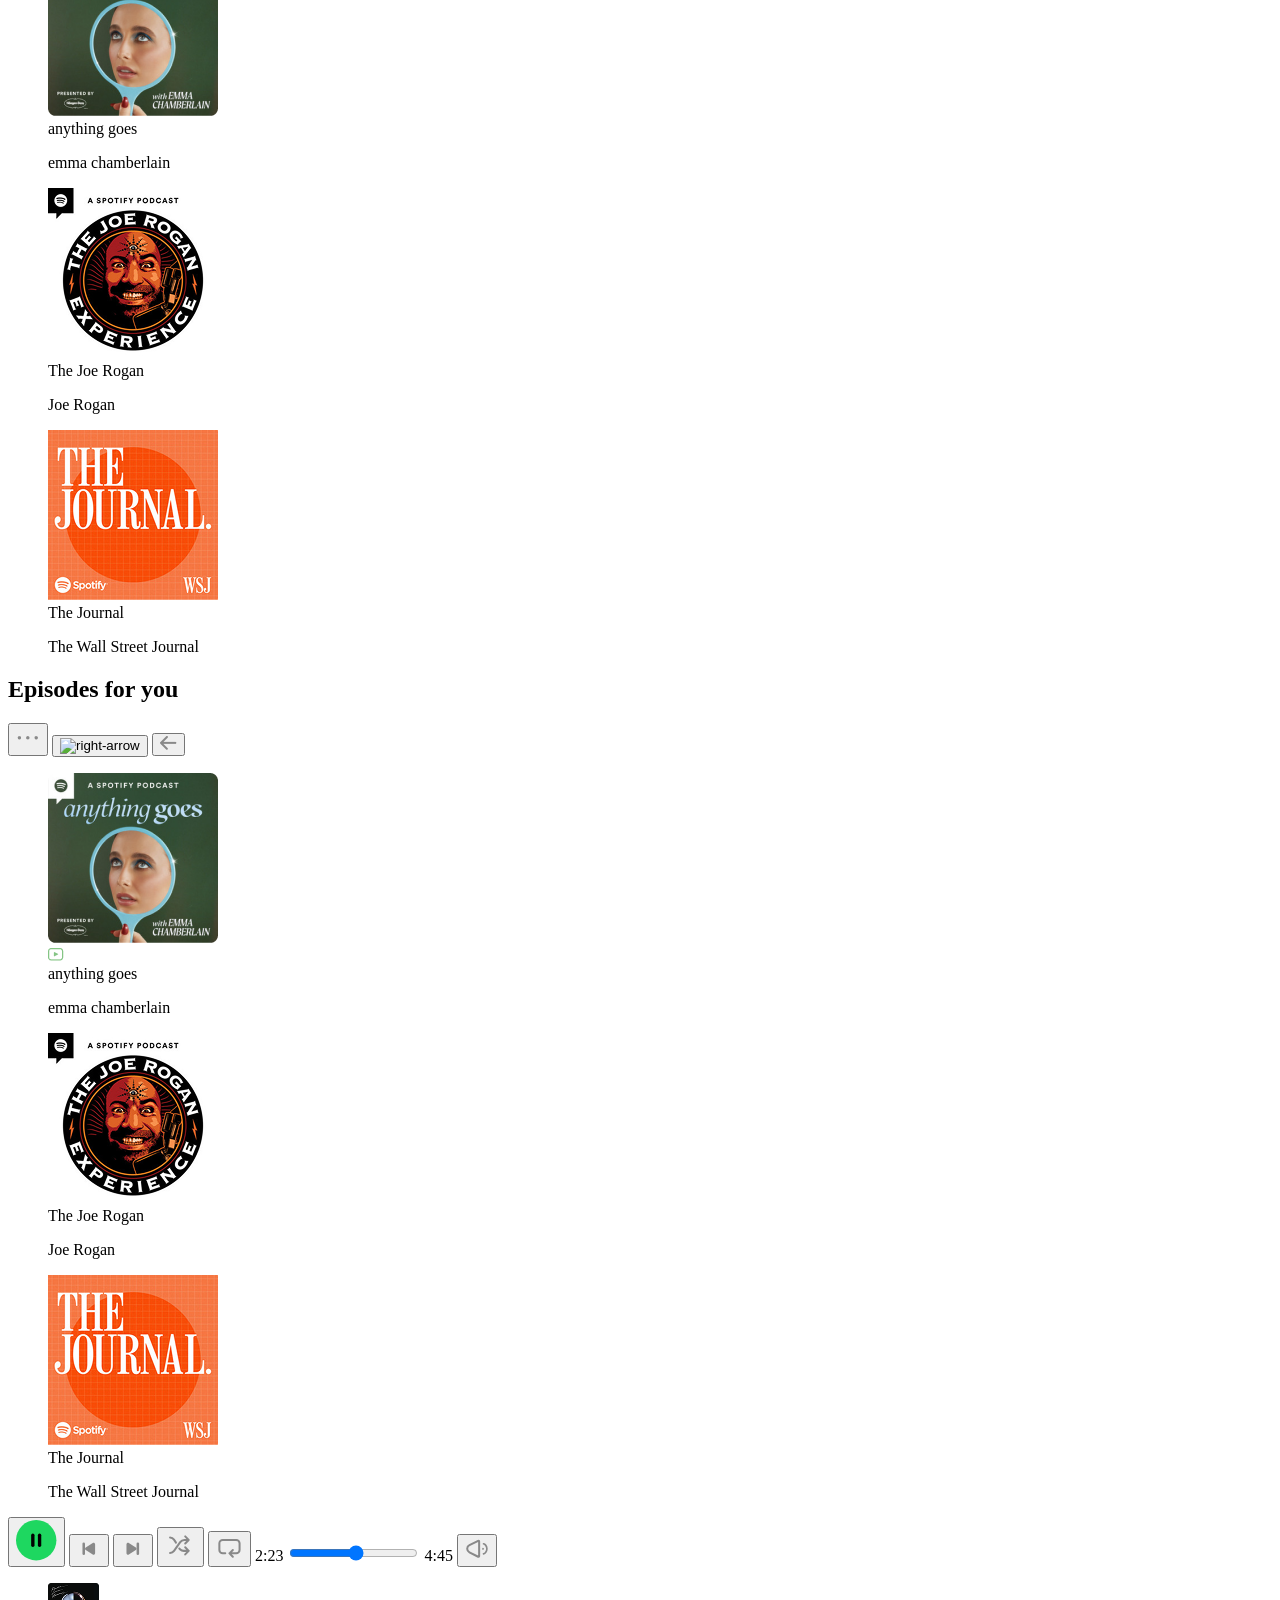
==== commit 80b2d1f4: "add search from in index and library pages" ====
--- a/index.html
+++ b/index.html
@@ -190,12 +190,12 @@
                     </a>
                 </li>
                 <li>
-                    <a href="pages/search.html">
+                    <form action="pages/search.html" method="get" role="search">
                         <figure>
                             <img src="assets/images/icon-images/search_icon.svg" alt="search">
-                            <figcaption>Search</figcaption>
-                        </figure>
-                    </a>
+                            <input class="search-input" type="search" name="q" placeholder="Search...">
+                        </figure>
+                    </form>
                 </li>
             </ul>
         </nav>
@@ -803,7 +803,7 @@
         <nav>
             <ul>
                 <li>
-                    <a href="#">
+                    <a href="index.html">
                         <figure>
                             <img src="assets/images/icon-images/home_icon.svg" alt="home">
                             <figcaption>Home</figcaption>
@@ -811,7 +811,7 @@
                     </a>
                 </li>
                 <li>
-                    <a href="#">
+                    <a href="./pages/discover.html">
                         <figure>
                             <img src="assets/images/icon-images/discover_icon.svg" alt="discover">
                             <figcaption>Discover</figcaption>
@@ -819,7 +819,7 @@
                     </a>
                 </li>
                 <li>
-                    <a href="#">
+                    <a href="./pages/search.html">
                         <figure>
                             <img src="assets/images/icon-images/search_icon.svg" alt="search">
                             <figcaption>Search</figcaption>
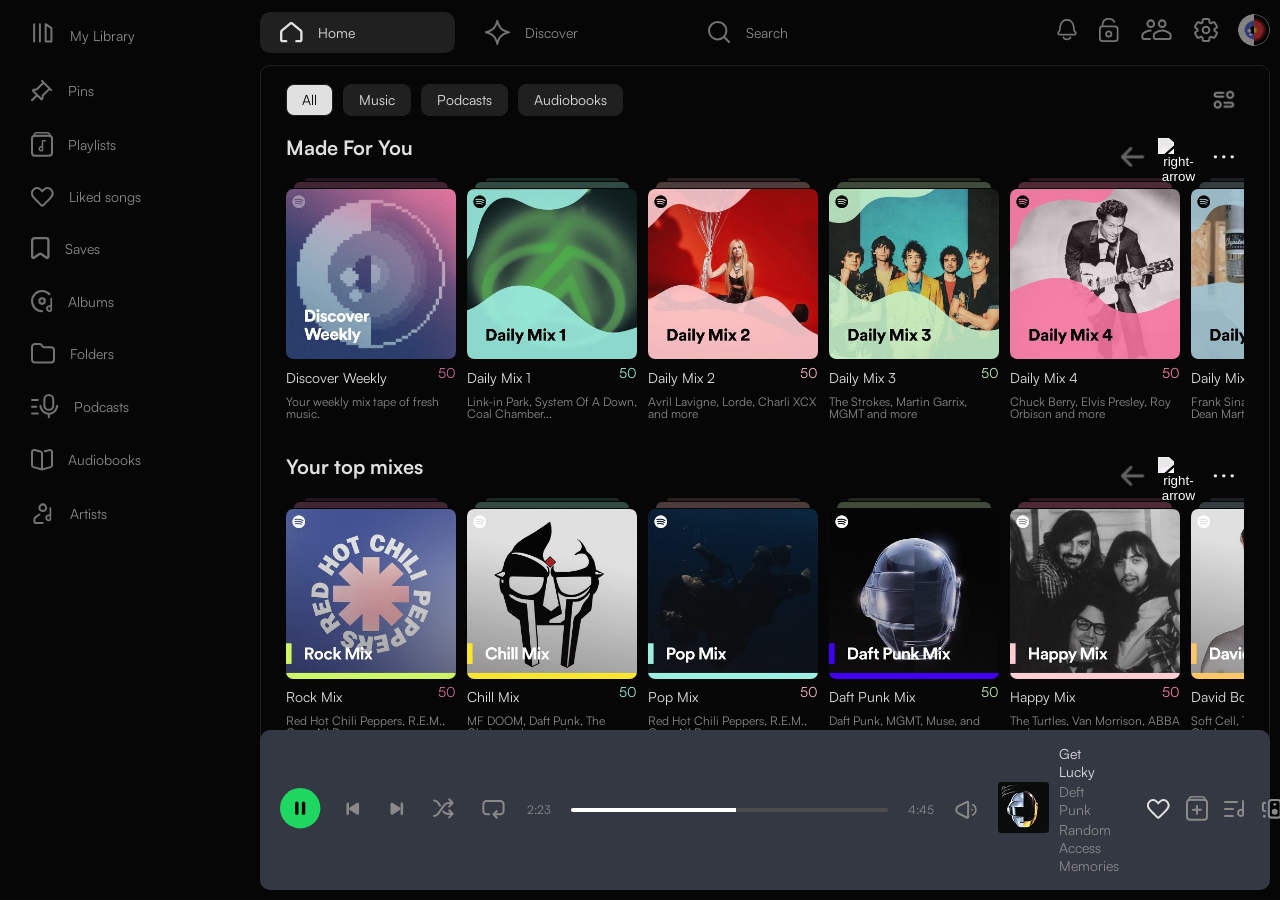
==== commit 05d1e4b9: "refactor: update podcast container class and add home link" ====
--- a/index.html
+++ b/index.html
@@ -77,7 +77,7 @@
                     </a>
                 </li>
                 <li>
-                    <a href="#">
+                    <a href="pages/podcast.html">
                         <figure>
                             <img src="./assets/images/icon-images/podcast_icon.svg" alt="podcasts icon">
                             <figcaption class="nav-item">Podcasts</figcaption>
@@ -190,12 +190,12 @@
                     </a>
                 </li>
                 <li>
-                    <form action="pages/search.html" method="get" role="search">
+                    <a href="pages/search.html">
                         <figure>
                             <img src="assets/images/icon-images/search_icon.svg" alt="search">
-                            <input class="search-input" type="search" name="q" placeholder="Search...">
-                        </figure>
-                    </form>
+                            <figcaption>Search</figcaption>
+                        </figure>
+                    </a>
                 </li>
             </ul>
         </nav>
@@ -248,7 +248,7 @@
                 <ul class="tags tags--dark">
                     <li class="active"><a href="#">All</a></li>
                     <li><a href="#">Music</a></li>
-                    <li><a href="#">Podcasts</a></li>
+                    <li><a href="pages/podcast.html">Podcasts</a></li>
                     <li><a href="#">Audiobooks</a></li>
                 </ul>
                 <img src="./assets/images/icon-images/Shuffle.png" alt="pc-home-add">
--- a/assets/styles/css/styles.css
+++ b/assets/styles/css/styles.css
@@ -0,0 +1,2048 @@
+@charset "UTF-8";
+@font-face {
+  font-family: "Satoshi-Regular";
+  src: url("../../fonts/Satoshi-Regular.woff2") format("woff2"), url("../../fonts/Satoshi-Regular.woff") format("woff"), url("../../fonts/Satoshi-Regular.ttf") format("truetype");
+  font-weight: 400;
+  font-display: swap;
+  font-style: normal;
+}
+@font-face {
+  font-family: "Satoshi-Black";
+  src: url("../../fonts/Satoshi-Black.woff2") format("woff2"), url("../../fonts/Satoshi-Black.woff") format("woff"), url("../../fonts/Satoshi-Black.ttf") format("truetype");
+  font-weight: 900;
+  font-display: swap;
+  font-style: normal;
+}
+@font-face {
+  font-family: "Satoshi-Bold";
+  src: url("../../fonts/Satoshi-Bold.woff2") format("woff2"), url("../../fonts/Satoshi-Bold.woff") format("woff"), url("../../fonts/Satoshi-Bold.ttf") format("truetype");
+  font-weight: 700;
+  font-display: swap;
+  font-style: normal;
+}
+@font-face {
+  font-family: "Satoshi-Medium";
+  src: url("../../fonts/Satoshi-Medium.woff2") format("woff2"), url("../../fonts/Satoshi-Medium.woff") format("woff"), url("../../fonts/Satoshi-Medium.ttf") format("truetype");
+  font-weight: 500;
+  font-display: swap;
+  font-style: normal;
+}
+ul.tags {
+  display: flex;
+  justify-content: flex-start;
+  align-items: center;
+  margin: 0.6rem 0;
+}
+ul.tags li {
+  font-size: 1.4rem;
+  font-weight: 400;
+  line-height: 100%;
+  letter-spacing: 3%;
+  margin-right: 1rem;
+  border-radius: 0.8rem;
+  text-align: center;
+  transition: 0.5s;
+}
+ul.tags li a {
+  display: block;
+  padding: 0.8rem 1.5rem;
+}
+ul.tags--dark li {
+  color: #E0E0E0;
+  background-color: #202020;
+  border: 1px solid #202020;
+}
+ul.tags--dark li:hover {
+  background-color: #E0E0E0;
+  color: #060606;
+}
+ul.tags--dark li.active {
+  background-color: #E0E0E0;
+  color: #060606;
+}
+ul.tags--light li {
+  color: #898989;
+  background-color: #202020;
+  border: 1px solid #898989;
+}
+ul.tags--light li:hover, ul.tags--light li.active {
+  background-color: #898989;
+  color: #202020;
+}
+ul.tags--rounded {
+  flex-wrap: wrap;
+}
+ul.tags--rounded li {
+  color: #898989;
+  border-radius: 4.4rem;
+  border: 2px solid rgba(137, 137, 137, 0.25);
+  margin-right: 1rem;
+  margin-top: 1rem;
+}
+ul.tags--rounded li a {
+  padding: 1rem 2rem;
+}
+ul.tags--rounded li:hover, ul.tags--rounded li.active {
+  background-color: #898989;
+  color: #202020;
+}
+
+ul.nav-buttons {
+  display: flex;
+  justify-content: space-between;
+  align-items: center;
+  flex-direction: column;
+  gap: 1rem;
+}
+ul.nav-buttons li {
+  border-radius: 1rem;
+  transition: 0.3s;
+  width: 100%;
+}
+ul.nav-buttons li.active, ul.nav-buttons li:hover {
+  background-color: #202020;
+}
+ul.nav-buttons li.active a,
+ul.nav-buttons li.active form, ul.nav-buttons li:hover a,
+ul.nav-buttons li:hover form {
+  color: #E0E0E0;
+}
+ul.nav-buttons li.active a img,
+ul.nav-buttons li.active form img, ul.nav-buttons li:hover a img,
+ul.nav-buttons li:hover form img {
+  opacity: 1;
+}
+ul.nav-buttons li a,
+ul.nav-buttons li form {
+  display: block;
+  padding: 1rem 10rem 1rem 2rem;
+  color: #898989;
+  transition: 0.3s;
+}
+ul.nav-buttons li figure {
+  display: flex;
+  justify-content: flex-start;
+  align-items: center;
+  gap: 1.5rem;
+}
+ul.nav-buttons li figure img {
+  opacity: 0.5;
+  transition: 0.3s;
+}
+ul.nav-buttons li figcaption {
+  font-size: 1.4rem;
+  letter-spacing: 3%;
+}
+
+ul {
+  list-style: none;
+  padding: 0;
+  margin: 0;
+}
+
+a {
+  text-decoration: none;
+  color: inherit;
+}
+
+figure {
+  margin: 0;
+}
+
+button {
+  background: none;
+  border: none;
+  padding: 0;
+  cursor: pointer;
+}
+
+input {
+  background: none;
+  border: none;
+  outline: none;
+  cursor: pointer;
+}
+
+* {
+  margin: 0;
+  padding: 0;
+  box-sizing: border-box;
+}
+
+html {
+  font-size: 62.5%;
+  overflow: hidden;
+}
+
+body {
+  font-family: "Satoshi-Regular", sans-serif;
+  font-size: 1.6rem;
+  background-color: #060606;
+  margin: 0 auto;
+  overflow-x: hidden;
+}
+
+main {
+  position: fixed;
+  top: 6.5rem;
+  left: 26rem;
+  right: 1rem;
+  border: 1px solid #202020;
+  border-radius: 1rem;
+  padding: 1.2rem 2.5rem;
+  bottom: 10.5rem;
+  overflow-y: auto;
+  transition: 0.3s;
+  scrollbar-width: thin;
+  scrollbar-color: #060606 transparent;
+}
+main::-webkit-scrollbar {
+  width: 0.6rem;
+}
+main::-webkit-scrollbar-track {
+  background: transparent;
+}
+main::-webkit-scrollbar-thumb {
+  background-color: #060606;
+  border-radius: 1rem;
+}
+
+@media screen and (max-width: 390px) {
+  main {
+    top: 0;
+    left: 0;
+    right: 0;
+    border: none;
+    border-radius: 0;
+    padding: 0;
+    bottom: 0;
+    transition: 0.3s;
+  }
+  main section {
+    width: 390px;
+    height: auto;
+    padding: 0.6rem 1rem;
+  }
+}
+.toggle-checkbox {
+  display: none;
+}
+.toggle-checkbox:checked + .aside {
+  width: 7.5rem;
+  max-width: 7.5rem;
+  padding: 1.1rem;
+}
+.toggle-checkbox:checked + .aside .aside__nav__list li:hover,
+.toggle-checkbox:checked + .aside .aside__nav__list li.active {
+  background-color: transparent;
+}
+.toggle-checkbox:checked + .aside .aside__nav__list .nav-item {
+  opacity: 0;
+  max-width: 0;
+  overflow: hidden;
+}
+.toggle-checkbox:checked ~ header, .toggle-checkbox:checked ~ main, .toggle-checkbox:checked ~ footer {
+  left: 8rem;
+}
+
+.aside {
+  position: fixed;
+  left: 0;
+  top: 0;
+  bottom: 0;
+  width: 26rem;
+  padding: 1.1rem;
+}
+.aside .aside__nav__list a {
+  padding: 1rem 0 1rem 2rem;
+}
+.aside__nav {
+  width: 100%;
+  height: 100vh;
+}
+@media (max-width: 390px) {
+  .aside {
+    display: none;
+  }
+}
+
+.right-aside {
+  position: fixed;
+  right: 1rem;
+  top: 6.5rem;
+  bottom: 10.5rem;
+  width: 34.3rem;
+  padding: 2rem;
+  border: 1px solid #202020;
+  border-radius: 1rem;
+  display: none;
+}
+.right-aside h4 {
+  font-family: "Satoshi-Medium", sans-serif;
+  font-size: 1.4rem;
+  font-weight: 400;
+  line-height: 100%;
+  letter-spacing: 3%;
+  color: #E0E0E0;
+}
+.right-aside__nav {
+  display: flex;
+  justify-content: space-between;
+  align-items: center;
+  margin-bottom: 4.4rem;
+}
+.right-aside__buttons {
+  display: flex;
+  justify-content: flex-start;
+  align-items: center;
+  gap: 3rem;
+}
+.right-aside__buttons img {
+  transition: 0.3s;
+  cursor: pointer;
+  opacity: 0.5;
+}
+.right-aside__buttons img:hover {
+  opacity: 1;
+}
+
+#right-aside:target {
+  transition: 0.3s;
+  display: block;
+}
+
+#right-aside:target ~ header a[href="#right-aside"] img {
+  opacity: 1;
+}
+
+#right-aside:target ~ main {
+  right: 35.8rem;
+}
+
+.friends-activity__list .friend-item {
+  display: flex;
+  justify-content: flex-start;
+  align-items: center;
+  margin-bottom: 2.4rem;
+  cursor: pointer;
+}
+.friends-activity__list .friend-item__info {
+  margin-left: 1.2rem;
+}
+.friends-activity__list .friend-item__username {
+  font-family: "Satoshi-Regular", sans-serif;
+  font-size: 1.2rem;
+  font-weight: 400;
+  line-height: 100%;
+  letter-spacing: 3%;
+  color: #E0E0E0;
+  margin-bottom: 0.5rem;
+}
+.friends-activity__list .friend-item__status {
+  font-family: "Satoshi-Medium", sans-serif;
+  font-size: 1.4rem;
+  font-weight: 400;
+  line-height: 100%;
+  letter-spacing: 3%;
+  color: #E0E0E0;
+}
+.friends-activity__list .friend-item__artist {
+  color: #898989;
+}
+
+footer {
+  position: fixed;
+  bottom: 1rem;
+  left: 26rem;
+  right: 1rem;
+}
+footer .player-wrapper {
+  background-color: #333842;
+  padding: 1.5rem 2rem;
+  display: flex;
+  align-items: center;
+  justify-content: space-between;
+  border-radius: 1rem;
+}
+footer .player-wrapper .player-left {
+  display: flex;
+  justify-content: center;
+  align-items: center;
+  gap: 2rem;
+}
+footer .player-wrapper .player-left .time-current,
+footer .player-wrapper .player-left .time-total {
+  font-size: 1.2rem;
+  color: #898989;
+}
+footer .player-wrapper .player-left .btn-volume {
+  display: flex;
+  justify-content: center;
+  align-items: center;
+}
+footer .player-wrapper .player-left .progress-bar {
+  -webkit-appearance: none;
+  appearance: none;
+  width: 31.7rem;
+  height: 0.4rem;
+  background: transparent;
+  outline: none;
+  cursor: pointer;
+}
+footer .player-wrapper .player-left {
+  /* Track (WebKit) */
+}
+footer .player-wrapper .player-left .progress-bar::-webkit-slider-runnable-track {
+  height: 0.4rem;
+  background: #4d4d4d;
+  border-radius: 0.2rem;
+  overflow: hidden;
+}
+footer .player-wrapper .player-left {
+  /* Thumb (WebKit) — invisible but casts a white shadow to the left */
+}
+footer .player-wrapper .player-left .progress-bar::-webkit-slider-thumb {
+  -webkit-appearance: none;
+  appearance: none;
+  width: 0;
+  height: 0.4rem;
+  box-shadow: -40rem 0 0 40rem #ffffff;
+}
+footer .player-wrapper .player-left {
+  /* Firefox — has native progress styling */
+}
+footer .player-wrapper .player-left .progress-bar::-moz-range-track {
+  height: 0.4rem;
+  background: #4d4d4d;
+  border-radius: 0.2rem;
+}
+footer .player-wrapper .player-left .progress-bar::-moz-range-progress {
+  background: #ffffff;
+  height: 0.4rem;
+  border-radius: 0.2rem;
+}
+footer .player-wrapper .player-left .progress-bar::-moz-range-thumb {
+  width: 0;
+  height: 0;
+  border: none;
+}
+@media (max-width: 390px) {
+  footer .player-wrapper .player-left {
+    display: none;
+  }
+}
+footer .player-wrapper .player-center {
+  display: flex;
+  justify-content: center;
+  align-items: center;
+  gap: 1rem;
+  padding: 0 2rem;
+}
+footer .player-wrapper .player-center .player-song-info {
+  display: flex;
+  flex-direction: column;
+  gap: 0.2rem;
+}
+footer .player-wrapper .player-center .player-song-info .song-title {
+  color: #E0E0E0;
+  font-size: 1.4rem;
+}
+footer .player-wrapper .player-center .player-song-info .song-artist,
+footer .player-wrapper .player-center .player-song-info .song-album {
+  color: #898989;
+  font-size: 1.4rem;
+}
+footer .player-wrapper .player-right {
+  display: flex;
+  justify-content: center;
+  align-items: center;
+}
+footer .player-wrapper .player-right .player-actions {
+  display: flex;
+  justify-content: center;
+  align-items: center;
+}
+footer .player-wrapper .player-right .player-actions img {
+  padding: 0.8rem;
+}
+footer nav {
+  background: linear-gradient(to bottom, rgba(17, 17, 17, 0.85) 0%, #111111 43%);
+  padding: 1.5rem 0 2.4rem 0;
+  display: none;
+}
+footer nav ul {
+  display: flex;
+  justify-content: space-evenly;
+  align-items: center;
+}
+footer nav ul li a {
+  color: #a0a0a0;
+  text-align: center;
+}
+footer nav img {
+  width: 2rem;
+  height: 2rem;
+}
+footer nav figcaption {
+  font-size: 1.2rem;
+  letter-spacing: 0.3rem;
+}
+
+@media (max-width: 390px) {
+  footer {
+    left: 0.7rem;
+    right: 0.7rem;
+    bottom: 0;
+  }
+  footer nav {
+    display: block;
+  }
+  footer .player-wrapper .player-left {
+    display: none;
+  }
+  footer .player-wrapper .player-center {
+    padding: 0;
+  }
+  footer .player-wrapper .player-center .song-album {
+    display: none;
+  }
+  footer .player-actions .btn-fav,
+  footer .player-actions .btn-lyrics,
+  footer .player-actions .btn-device,
+  footer .player-actions .btn-more,
+  footer .player-actions .btn-avatar,
+  footer .player-actions .btn-menu {
+    display: none;
+  }
+}
+.top-header {
+  display: flex;
+  justify-content: space-between;
+  align-items: center;
+  margin-top: 1rem;
+  position: fixed;
+  top: 0;
+  left: 26rem;
+  right: 0;
+}
+.top-header .main-nav ul.nav-buttons {
+  display: flex;
+  justify-content: space-between;
+  align-items: center;
+  flex-direction: row;
+  gap: 1rem;
+}
+.top-header .search-input {
+  color: #898989;
+}
+.top-header .actions ul {
+  display: flex;
+  justify-content: center;
+  align-items: center;
+  gap: 2rem;
+  margin-right: 1rem;
+}
+.top-header .actions ul li.active img {
+  opacity: 1;
+}
+.top-header .actions ul a img {
+  opacity: 0.5;
+  transition: 0.3s;
+}
+.top-header .actions ul a img:hover {
+  opacity: 1;
+}
+@media (max-width: 390px) {
+  .top-header {
+    display: none;
+  }
+}
+
+section nav:nth-child(1) {
+  margin-bottom: 1.6rem;
+  display: flex;
+  justify-content: space-between;
+  align-items: center;
+}
+section nav:nth-child(1) img {
+  width: 4.041rem;
+  height: 4.041rem;
+  cursor: pointer;
+}
+@media (max-width: 390px) {
+  section nav:nth-child(1) img {
+    display: none;
+  }
+}
+section .home-page-section__cards-mobile {
+  display: flex;
+  gap: 1rem;
+}
+section .home-page-section__cards-mobile ul li:nth-child(1) {
+  margin-top: 0;
+}
+section .home-page-section__cards-mobile ul li {
+  background-color: rgb(32, 32, 32);
+  width: 17.5rem;
+  height: 5.8rem;
+  border-radius: 1rem;
+  display: flex;
+  align-items: center;
+  margin-top: 1rem;
+  color: rgb(224, 224, 224);
+}
+section .home-page-section__cards-mobile ul li img {
+  width: 4.3rem;
+  height: 4.3rem;
+  border-radius: 0.3rem;
+  margin: 0.8rem;
+  float: left;
+}
+section .home-page-section__cards-mobile ul li p {
+  font-size: 1.4rem;
+  font-weight: 400;
+  line-height: 100%;
+  letter-spacing: 3%;
+}
+section .home-page-section__cards-mobile ul li span {
+  font-size: 1.4rem;
+  font-weight: 700;
+  color: rgb(137, 137, 137);
+  margin-top: 1rem;
+}
+@media screen and (min-width: 390px) {
+  section .home-page-section__cards-mobile {
+    display: none;
+  }
+}
+section .home-page-section__cards {
+  width: 100%;
+  height: auto;
+  margin-bottom: 3rem;
+}
+section .home-page-section__cards div:nth-child(1) {
+  width: 100%;
+  height: auto;
+  flex-wrap: wrap;
+}
+section .home-page-section__cards div:nth-child(1) h2 {
+  font-family: "Satoshi-Bold", sans-serif;
+  display: inline-flex;
+  align-items: center;
+  font-size: 2rem;
+  font-weight: 700;
+  line-height: 100%;
+  letter-spacing: 3%;
+  color: #E0E0E0;
+}
+section .home-page-section__cards div:nth-child(1) button {
+  width: 4.041rem;
+  height: 4.041rem;
+  float: right;
+  margin-left: 0.5rem;
+}
+section .home-page-section__cards div:nth-child(1) button img {
+  width: 2.357rem;
+  height: 2.021rem;
+  filter: brightness(0.1) invert(10);
+}
+section .home-page-section__cards div:nth-child(1) button:nth-child(4) img {
+  filter: brightness(0) invert(0.4);
+}
+@media screen and (max-width: 390px) {
+  section .home-page-section__cards div:nth-child(1) button:nth-child(3),
+  section .home-page-section__cards div:nth-child(1) button:nth-child(4) {
+    display: none;
+  }
+}
+section .home-page-section__cards div:nth-child(2) {
+  width: 100%;
+  height: auto;
+  display: flex;
+  justify-content: space-between;
+  flex-shrink: 0;
+  overflow: hidden;
+  gap: 1.1rem;
+}
+section .home-page-section__cards div:nth-child(2) article {
+  width: 17rem;
+  height: auto;
+  display: flex;
+  flex-direction: column;
+  align-items: center;
+}
+section .home-page-section__cards div:nth-child(2) article > div:nth-child(1) {
+  width: 13.3rem;
+  height: 0.3rem;
+  border-top-left-radius: 0.725rem;
+  border-top-right-radius: 0.725rem;
+  margin-bottom: 1px;
+  background-color: rgba(206, 110, 154, 0.15);
+}
+section .home-page-section__cards div:nth-child(2) article > div:nth-child(2) {
+  width: 15.4rem;
+  height: 0.6rem;
+  margin-bottom: 1px;
+  border-top-left-radius: 0.725rem;
+  border-top-right-radius: 0.725rem;
+  background-color: rgba(206, 110, 154, 0.3);
+}
+section .home-page-section__cards div:nth-child(2) article > figure > img {
+  width: 17rem;
+  height: 17rem;
+  border-radius: 0.725rem;
+  margin-bottom: 0.65rem;
+  display: flex;
+  flex-direction: column;
+}
+section .home-page-section__cards div:nth-child(2) article > figure figcaption:nth-child(2) {
+  font-size: 1.4rem;
+  font-weight: 500;
+  line-height: 100%;
+  letter-spacing: 3%;
+  color: #e0e0e0;
+  display: inline-block;
+}
+section .home-page-section__cards div:nth-child(2) article > figure span:nth-child(3) {
+  font-size: 1.4rem;
+  font-weight: 400;
+  line-height: 100%;
+  letter-spacing: 3%;
+  color: #ce6e9a;
+  display: inline;
+  float: right;
+}
+section .home-page-section__cards div:nth-child(2) article > figure p:nth-child(4) {
+  margin-top: 0.8rem;
+  font-size: 1.2rem;
+  font-weight: 400;
+  line-height: 100%;
+  letter-spacing: 3%;
+  margin-bottom: 0.725rem;
+  color: #898989;
+}
+@media screen and (max-width: 390px) {
+  section .home-page-section__cards div:nth-child(2) article article {
+    width: 14.1rem;
+    height: auto;
+  }
+  section .home-page-section__cards div:nth-child(2) article > div:nth-child(1) {
+    width: 11.036rem;
+    height: 0.249rem;
+    border-top-left-radius: 0.6rem;
+    border-top-right-radius: 0.6rem;
+  }
+  section .home-page-section__cards div:nth-child(2) article > div:nth-child(2) {
+    width: 12.778rem;
+    height: 0.498rem;
+    border-top-left-radius: 0.6rem;
+    border-top-right-radius: 0.6rem;
+  }
+  section .home-page-section__cards div:nth-child(2) article > figure > img {
+    width: 14.106rem;
+    height: 14.106rem;
+  }
+  section .home-page-section__cards div:nth-child(2) article > figure figcaption:nth-child(2) {
+    font-size: 1.4rem;
+    font-weight: 500;
+    line-height: 100%;
+    letter-spacing: 3%;
+    color: #e0e0e0;
+    display: inline-block;
+  }
+  section .home-page-section__cards div:nth-child(2) article > figure span:nth-child(3) {
+    font-size: 1.4rem;
+    font-weight: 400;
+    line-height: 100%;
+    letter-spacing: 3%;
+    color: #ce6e9a;
+    display: inline;
+    float: right;
+  }
+  section .home-page-section__cards div:nth-child(2) article > figure p:nth-child(4) {
+    margin-top: 0.8rem;
+    font-size: 1.2rem;
+    font-weight: 400;
+    line-height: 100%;
+    letter-spacing: 3%;
+    margin-bottom: 0.725rem;
+    color: #898989;
+  }
+}
+section .home-page-section__cards div:nth-child(2) article:nth-child(2) > div:nth-child(1) {
+  background-color: rgba(149, 230, 211, 0.15);
+}
+section .home-page-section__cards div:nth-child(2) article:nth-child(2) > div:nth-child(2) {
+  background-color: rgba(149, 230, 211, 0.3);
+}
+section .home-page-section__cards div:nth-child(2) article:nth-child(2) span:nth-child(3) {
+  color: #95e6d3;
+}
+section .home-page-section__cards div:nth-child(2) article:nth-child(3) > div:nth-child(1) {
+  background-color: rgba(244, 184, 189, 0.15);
+}
+section .home-page-section__cards div:nth-child(2) article:nth-child(3) > div:nth-child(2) {
+  background-color: rgba(244, 184, 189, 0.3);
+}
+section .home-page-section__cards div:nth-child(2) article:nth-child(3) span:nth-child(3) {
+  color: #f4b8bd;
+}
+section .home-page-section__cards div:nth-child(2) article:nth-child(4) > div:nth-child(1) {
+  background-color: rgba(195, 231, 183, 0.15);
+}
+section .home-page-section__cards div:nth-child(2) article:nth-child(4) > div:nth-child(2) {
+  background-color: rgba(195, 231, 183, 0.3);
+}
+section .home-page-section__cards div:nth-child(2) article:nth-child(4) span:nth-child(3) {
+  color: #c3e7b7;
+}
+section .home-page-section__cards div:nth-child(2) article:nth-child(5) > div:nth-child(1) {
+  background-color: rgba(243, 127, 166, 0.15);
+}
+section .home-page-section__cards div:nth-child(2) article:nth-child(5) > div:nth-child(2) {
+  background-color: rgba(243, 127, 166, 0.3);
+}
+section .home-page-section__cards div:nth-child(2) article:nth-child(5) span:nth-child(3) {
+  color: #f37fa6;
+}
+section .home-page-section__cards div:nth-child(2) article:nth-child(6) > div:nth-child(1) {
+  background-color: rgba(160, 190, 200, 0.15);
+}
+section .home-page-section__cards div:nth-child(2) article:nth-child(6) > div:nth-child(2) {
+  background-color: rgba(160, 190, 200, 0.3);
+}
+section .home-page-section__cards div:nth-child(2) article:nth-child(6) span:nth-child(3) {
+  color: #a0bec8;
+}
+section .home-page-section__cards div:nth-child(2) article:nth-child(7) > div:nth-child(1) {
+  background-color: rgba(253, 216, 125, 0.15);
+}
+section .home-page-section__cards div:nth-child(2) article:nth-child(7) > div:nth-child(2) {
+  background-color: rgba(253, 216, 125, 0.3);
+}
+section .home-page-section__cards div:nth-child(2) article:nth-child(7) span:nth-child(3) {
+  color: #fdd87d;
+}
+section .home-page-section__cards div:nth-child(2) article:nth-child(8) > div:nth-child(1) {
+  background-color: rgba(212, 178, 169, 0.15);
+}
+section .home-page-section__cards div:nth-child(2) article:nth-child(8) > div:nth-child(2) {
+  background-color: rgba(212, 178, 169, 0.3);
+}
+section .home-page-section__cards div:nth-child(2) article:nth-child(8) span:nth-child(3) {
+  color: #d4b2a9;
+}
+section .home-page-section__cards div:nth-child(2):after {
+  content: "";
+  flex: auto;
+}
+section .home-page-section__cards:nth-child(5) div:nth-child(2) article:nth-child(1) > div:nth-child(1) {
+  background-color: rgba(204, 246, 101, 0.15);
+}
+section .home-page-section__cards:nth-child(5) div:nth-child(2) article:nth-child(1) > div:nth-child(2) {
+  background-color: rgba(204, 246, 101, 0.3);
+}
+section .home-page-section__cards:nth-child(5) div:nth-child(2) article:nth-child(1) span:nth-child(3) {
+  color: #ccf665;
+}
+section .home-page-section__cards:nth-child(5) div:nth-child(2) article:nth-child(2) > div:nth-child(1) {
+  background-color: rgba(249, 231, 44, 0.15);
+}
+section .home-page-section__cards:nth-child(5) div:nth-child(2) article:nth-child(2) > div:nth-child(2) {
+  background-color: rgba(249, 231, 44, 0.3);
+}
+section .home-page-section__cards:nth-child(5) div:nth-child(2) article:nth-child(2) span:nth-child(3) {
+  color: #f9e72c;
+}
+section .home-page-section__cards:nth-child(5) div:nth-child(2) article:nth-child(3) > div:nth-child(1) {
+  background-color: rgba(155, 240, 226, 0.15);
+}
+section .home-page-section__cards:nth-child(5) div:nth-child(2) article:nth-child(3) > div:nth-child(2) {
+  background-color: rgba(155, 240, 226, 0.3);
+}
+section .home-page-section__cards:nth-child(5) div:nth-child(2) article:nth-child(3) span:nth-child(3) {
+  color: #9bf0e2;
+}
+section .home-page-section__cards:nth-child(5) div:nth-child(2) article:nth-child(4) > div:nth-child(1) {
+  background-color: rgba(111, 134, 255, 0.15);
+}
+section .home-page-section__cards:nth-child(5) div:nth-child(2) article:nth-child(4) > div:nth-child(2) {
+  background-color: rgba(111, 134, 255, 0.3);
+}
+section .home-page-section__cards:nth-child(5) div:nth-child(2) article:nth-child(4) span:nth-child(3) {
+  color: #6f86ff;
+}
+section .home-page-section__cards:nth-child(5) div:nth-child(2) article:nth-child(5) > div:nth-child(1) {
+  background-color: rgba(255, 203, 212, 0.15);
+}
+section .home-page-section__cards:nth-child(5) div:nth-child(2) article:nth-child(5) > div:nth-child(2) {
+  background-color: rgba(255, 203, 212, 0.3);
+}
+section .home-page-section__cards:nth-child(5) div:nth-child(2) article:nth-child(5) span:nth-child(3) {
+  color: #ffcbd4;
+}
+section .home-page-section__cards:nth-child(5) div:nth-child(2) article:nth-child(6) > div:nth-child(1) {
+  background-color: rgba(255, 198, 104, 0.15);
+}
+section .home-page-section__cards:nth-child(5) div:nth-child(2) article:nth-child(6) > div:nth-child(2) {
+  background-color: rgba(255, 198, 104, 0.3);
+}
+section .home-page-section__cards:nth-child(5) div:nth-child(2) article:nth-child(6) span:nth-child(3) {
+  color: #ffc668;
+}
+section .home-page-section__cards:nth-child(5) div:nth-child(2) article:nth-child(7) > div:nth-child(1) {
+  background-color: rgba(39, 133, 107, 0.15);
+}
+section .home-page-section__cards:nth-child(5) div:nth-child(2) article:nth-child(7) > div:nth-child(2) {
+  background-color: rgba(39, 133, 107, 0.3);
+}
+section .home-page-section__cards:nth-child(5) div:nth-child(2) article:nth-child(7) span:nth-child(3) {
+  color: #27856b;
+}
+section .home-page-section__cards:nth-child(5) div:nth-child(2) article:nth-child(8) > div:nth-child(1) {
+  background-color: rgba(221, 19, 139, 0.15);
+}
+section .home-page-section__cards:nth-child(5) div:nth-child(2) article:nth-child(8) > div:nth-child(2) {
+  background-color: rgba(221, 19, 139, 0.3);
+}
+section .home-page-section__cards:nth-child(5) div:nth-child(2) article:nth-child(8) span:nth-child(3) {
+  color: #dd138b;
+}
+section .home-page-section__cards:nth-child(6) div:nth-child(1) img {
+  filter: none;
+}
+section .home-page-section__cards:nth-child(6) div:nth-child(2) {
+  margin-top: 1.5rem;
+}
+section .home-page-section__cards:nth-child(6) div:nth-child(2) article {
+  width: 17.058rem;
+  height: auto;
+  display: flex;
+  flex-direction: column;
+  align-items: center;
+  text-align: center;
+}
+section .home-page-section__cards:nth-child(6) div:nth-child(2) article > figure > img {
+  width: 17.013rem;
+  height: 17.013rem;
+  border-radius: 0.725rem;
+  margin-bottom: 0.65rem;
+  border-radius: 50%;
+}
+section .home-page-section__cards:nth-child(6) div:nth-child(2) article > figure figcaption:nth-child(2) {
+  font-size: 1.4rem;
+  font-weight: 500;
+  line-height: 100%;
+  letter-spacing: 3%;
+  color: #e0e0e0;
+  display: inline-block;
+}
+@media screen and (max-width: 390px) {
+  section .home-page-section__cards:nth-child(6) div:nth-child(2) article article {
+    width: 14.1rem;
+    height: auto;
+  }
+  section .home-page-section__cards:nth-child(6) div:nth-child(2) article > figure > img {
+    width: 14.106rem;
+    height: 14.106rem;
+  }
+}
+section .home-page-section__cards:nth-child(5) .home-page-section__cards:nth-child(7) div:nth-child(2) article div:nth-child(1) {
+  width: 15.4rem;
+  height: 0.6rem;
+}
+section .home-page-section__cards:nth-child(5) .home-page-section__cards:nth-child(7) div:nth-child(2) article:nth-child(1) > div:nth-child(1) {
+  background-color: rgba(166, 145, 116, 0.3);
+}
+section .home-page-section__cards:nth-child(5) .home-page-section__cards:nth-child(7) div:nth-child(2) article:nth-child(1) span:nth-child(3) {
+  color: #898989;
+}
+section .home-page-section__cards:nth-child(5) .home-page-section__cards:nth-child(7) div:nth-child(2) article:nth-child(1) p {
+  color: #898989;
+}
+section .home-page-section__cards:nth-child(5) .home-page-section__cards:nth-child(7) div:nth-child(2) article:nth-child(2) > div:nth-child(1) {
+  background-color: rgba(187, 180, 216, 0.3);
+}
+section .home-page-section__cards:nth-child(5) .home-page-section__cards:nth-child(7) div:nth-child(2) article:nth-child(2) span:nth-child(3) {
+  color: #898989;
+}
+section .home-page-section__cards:nth-child(5) .home-page-section__cards:nth-child(7) div:nth-child(2) article:nth-child(3) > div:nth-child(1) {
+  background-color: rgba(117, 164, 150, 0.3);
+}
+section .home-page-section__cards:nth-child(5) .home-page-section__cards:nth-child(7) div:nth-child(2) article:nth-child(3) span:nth-child(3) {
+  color: #898989;
+}
+section .home-page-section__cards:nth-child(5) .home-page-section__cards:nth-child(7) div:nth-child(2) article:nth-child(4) > div:nth-child(1) {
+  background-color: rgba(98, 120, 177, 0.3);
+}
+section .home-page-section__cards:nth-child(5) .home-page-section__cards:nth-child(7) div:nth-child(2) article:nth-child(4) span:nth-child(3) {
+  color: #898989;
+}
+section .home-page-section__cards:nth-child(5) .home-page-section__cards:nth-child(8) div:nth-child(2) article img {
+  height: 21.857rem;
+}
+section .home-page-section__cards:nth-child(5) .home-page-section__cards:nth-child(8) div:nth-child(2) article p {
+  color: #898989;
+  margin-top: 0.8rem;
+}
+section .home-page-section__cards:nth-child(5) .home-page-section__cards:nth-child(9) div:nth-child(2) > article div {
+  background-color: rgba(133, 197, 133, 0.05);
+  border-radius: 0.5rem;
+  border-left: 0.4rem solid rgba(133, 197, 133, 0.6);
+  flex-wrap: wrap;
+  align-content: center;
+}
+section .home-page-section__cards:nth-child(5) .home-page-section__cards:nth-child(9) div:nth-child(2) > article div > figcaption {
+  color: #e0e0e0;
+  margin: 1rem 0 0.8rem 0.8rem;
+}
+section .home-page-section__cards:nth-child(5) .home-page-section__cards:nth-child(9) div:nth-child(2) > article div > p {
+  color: #898989;
+  margin: 0 0 auto 0.8rem;
+  font-size: 1.321rem;
+}
+section .home-page-section__cards:nth-child(5) .home-page-section__cards:nth-child(9) div:nth-child(2) > article:nth-child(2) div {
+  background-color: rgba(246, 125, 77, 0.05);
+  border-left: 0.4rem solid rgba(241, 206, 188, 0.6);
+}
+section .home-page-section__cards:nth-child(5) .home-page-section__cards:nth-child(9) div:nth-child(2) > article:nth-child(3) div {
+  background-color: rgba(246, 125, 77, 0.05);
+  border-left: 0.4rem solid rgba(246, 125, 177, 0.6);
+}
+section .home-page-section__cards:nth-child(5) .home-page-section__cards:nth-child(10) div:nth-child(2) > article figure div {
+  display: flex;
+  justify-content: start;
+}
+section .home-page-section__cards:nth-child(5) .home-page-section__cards:nth-child(10) div:nth-child(2) > article div {
+  background-color: rgba(133, 197, 133, 0.05);
+  border-radius: 0.5rem;
+  flex-wrap: wrap;
+}
+section .home-page-section__cards:nth-child(5) .home-page-section__cards:nth-child(10) div:nth-child(2) > article div .play-icon {
+  display: flex;
+  width: 1.4rem;
+  height: 1.133rem;
+  margin-top: 1rem;
+  margin-left: 0.8rem;
+}
+section .home-page-section__cards:nth-child(5) .home-page-section__cards:nth-child(10) div:nth-child(2) > article div > figcaption {
+  color: #e0e0e0;
+  margin: 1rem 0 0.8rem 0.8rem;
+}
+section .home-page-section__cards:nth-child(5) .home-page-section__cards:nth-child(10) div:nth-child(2) > article div > p {
+  color: #898989;
+  margin: 0 0 auto 0.8rem;
+  font-size: 1.321rem;
+}
+section .home-page-section__cards:nth-child(5) .home-page-section__cards:nth-child(10) div:nth-child(2) > article:nth-child(2) div {
+  background-color: rgba(246, 125, 77, 0.05);
+}
+section .home-page-section__cards:nth-child(5) .home-page-section__cards:nth-child(10) div:nth-child(2) > article:nth-child(3) div {
+  background-color: rgba(246, 125, 77, 0.05);
+}
+
+.recent-searches__header {
+  display: flex;
+  justify-content: space-between;
+  align-items: center;
+  margin-bottom: 2rem;
+}
+.recent-searches__header h2 {
+  font-family: "Satoshi-Bold", sans-serif;
+  display: inline-flex;
+  align-items: center;
+  font-size: 2rem;
+  font-weight: 700;
+  line-height: 100%;
+  letter-spacing: 3%;
+  color: #E0E0E0;
+}
+
+.recent-searches__list {
+  display: flex;
+  justify-content: start;
+  align-items: center;
+  gap: 3rem;
+}
+.recent-searches__list .recent-searches__item {
+  position: relative;
+}
+.recent-searches__list .recent-searches__item button {
+  background: #111111;
+  border-radius: 50%;
+  width: 4rem;
+  height: 4rem;
+  position: absolute;
+  top: 0;
+  right: 0;
+  color: #898989;
+}
+.recent-searches__list .recent-searches__item img {
+  border-radius: 50%;
+  transition: 0.5s;
+}
+.recent-searches__list .recent-searches__item figcaption {
+  color: #E0E0E0;
+  font-size: 1.4rem;
+  margin-top: 1.5rem;
+  text-align: center;
+}
+.recent-searches__list .recent-searches__item:hover img {
+  border-radius: 2rem;
+}
+
+.browse-all {
+  margin-top: 3.5rem;
+}
+.browse-all__row {
+  margin: 2rem 0;
+}
+.browse-all__row-header {
+  display: flex;
+  justify-content: space-between;
+  align-items: center;
+  margin: 2rem 0;
+}
+.browse-all__row-header h3 {
+  font-family: "Satoshi-Medium", sans-serif;
+  display: inline-flex;
+  align-items: center;
+  font-size: 1.8rem;
+  font-weight: 500;
+  line-height: 100%;
+  letter-spacing: 3%;
+  color: #E0E0E0;
+}
+.browse-all__row-nav img {
+  margin-left: 1rem;
+}
+.browse-all__row .browse-all__cards {
+  display: flex;
+  justify-content: start;
+  align-items: center;
+  gap: 1.5rem;
+  margin-bottom: 2rem;
+}
+.browse-all__row .browse-all__cards .browse-card {
+  border-radius: 1rem;
+  width: 17rem;
+  height: 17rem;
+  position: relative;
+  overflow: hidden;
+  cursor: pointer;
+}
+.browse-all__row .browse-all__cards .browse-card:hover img {
+  rotate: 0deg;
+}
+.browse-all__row .browse-all__cards .browse-card span {
+  font-family: "Satoshi-Black", sans-serif;
+  font-size: 2rem;
+  color: #ffffff;
+  font-weight: 900;
+  padding: 2rem 2rem 0 2rem;
+  display: block;
+}
+.browse-all__row .browse-all__cards .browse-card img {
+  position: absolute;
+  right: -1rem;
+  bottom: -0.8rem;
+  rotate: 30deg;
+  border-radius: 0.5rem;
+  transition: 0.5s;
+}
+.browse-all__row .browse-all__cards .browse-card--blue {
+  background-color: #1E3264;
+}
+.browse-all__row .browse-all__cards .browse-card--orange {
+  background-color: #BA5D07;
+}
+.browse-all__row .browse-all__cards .browse-card--green {
+  background-color: #148A08;
+}
+.browse-all__row .browse-all__cards .browse-card--purple {
+  background-color: #8D67AB;
+}
+.browse-all__row .browse-all__cards .browse-card--pink {
+  background-color: #B02897;
+}
+.browse-all__row .browse-all__cards .browse-card--teal {
+  background-color: #006450;
+}
+.browse-all__row .browse-all__cards .browse-card--gray {
+  background-color: #777777;
+}
+.browse-all__row .browse-all__cards .browse-card--brown {
+  background-color: #BA5D07;
+}
+.browse-all__row .browse-all__cards .browse-card--red {
+  background-color: #E91429;
+}
+
+@media (max-width: 1400px) {
+  .recent-searches__list {
+    flex-wrap: wrap;
+  }
+  .browse-all__cards {
+    flex-wrap: wrap;
+  }
+}
+.recent-library {
+  max-width: 100%;
+  max-height: 100%;
+}
+
+.fixed-container-77 {
+  position: static;
+  width: 100%;
+  height: 6.2rem;
+  background-color: rgba(6, 6, 6, 0.8);
+  border: 1px solid #000000;
+  box-sizing: border-box;
+  border-radius: 0.5rem 1rem 0.5rem 1rem;
+  display: flex;
+  align-items: center;
+  justify-content: center;
+}
+
+.inner-wrapper-104 {
+  width: 100%;
+  height: 4.041rem;
+  display: flex;
+  justify-content: space-between;
+  align-items: center;
+  padding: 0;
+}
+.inner-wrapper-104 .left-group-106 {
+  width: 41.305rem;
+  height: 4.041rem;
+  display: flex;
+  gap: 3.5rem;
+  align-items: center;
+}
+.inner-wrapper-104 .left-group-106 .icons-block-187 {
+  width: 9.082rem;
+  height: 4.041rem;
+  display: flex;
+  gap: 1rem;
+  overflow: hidden;
+}
+.inner-wrapper-104 .left-group-106 .icons-block-187 .icon {
+  width: 4.041rem;
+  height: 4.041rem;
+  border-radius: 0.5rem;
+}
+.inner-wrapper-104 .left-group-106 .icons-block-187 .icon.action-icons {
+  all: unset;
+  color: white;
+  opacity: 1;
+  filter: brightness(0) invert(1);
+  display: flex;
+}
+.inner-wrapper-104 .left-group-106 .info-block-85 {
+  width: 9.041rem;
+  height: 4.041rem;
+  display: flex;
+  gap: 0.5rem;
+  align-items: center;
+}
+.inner-wrapper-104 .left-group-106 .info-block-85 .icon {
+  width: 4.041rem;
+  height: 4.041rem;
+}
+.inner-wrapper-104 .left-group-106 .info-block-85 .text {
+  width: 4.5rem;
+  height: 1.9rem;
+  color: rgba(255, 255, 255, 0.455);
+}
+.inner-wrapper-104 .left-group-106 .info-block-63 {
+  width: 8.641rem;
+  height: 4.041rem;
+  display: flex;
+  gap: 0.5rem;
+  align-items: center;
+}
+.inner-wrapper-104 .left-group-106 .info-block-63 .icon {
+  width: 4.041rem;
+  height: 4.041rem;
+}
+.inner-wrapper-104 .left-group-106 .info-block-63 .text {
+  width: 4.1rem;
+  height: 1.9rem;
+  color: rgba(255, 255, 255, 0.455);
+}
+.inner-wrapper-104 .left-group-106 .single-icon-34 {
+  width: 4.041rem;
+  height: 4.041rem;
+  display: flex;
+  align-items: center;
+  justify-content: center;
+}
+.inner-wrapper-104 .left-group-106 .single-icon-34 .small-icon {
+  width: 2rem;
+  height: 2rem;
+}
+.inner-wrapper-104 .right-group-84 {
+  width: 5.041rem;
+  height: 5.041rem;
+  display: flex;
+  align-items: center;
+  justify-content: center;
+}
+.inner-wrapper-104 .right-group-84 .final-icon {
+  width: 3.084rem;
+  height: 3.084rem;
+  color: white;
+}
+
+.recent-library__list {
+  display: flex;
+  flex-wrap: wrap;
+  gap: 1rem;
+  width: 100%;
+}
+.recent-library__list .recent-library__item {
+  flex: 0 0 calc(12% - 0.875rem);
+  aspect-ratio: 1/1;
+  position: relative;
+  border-radius: 1rem;
+  cursor: pointer;
+  background-color: #121212;
+}
+.recent-library__list .recent-library__item img {
+  display: block;
+  width: 100%;
+  height: 100%;
+  object-fit: cover;
+  transition: transform 0.3s ease;
+  border-radius: 1rem;
+}
+.recent-library__list .recent-library__item .icon-pin {
+  position: absolute;
+  top: 1rem;
+  right: 1rem;
+  width: 1.8rem;
+  height: 1.8rem;
+  z-index: 2;
+  color: white;
+  filter: drop-shadow(0 0 0.2rem rgba(0, 0, 0, 0.5));
+}
+.recent-library__list .recent-library__item:hover img {
+  transform: scale(1.05);
+}
+.recent-library__list .library-card__info {
+  display: flex;
+  padding: 0.5rem 0 0 0;
+  flex-direction: column;
+  color: white;
+  font-size: 0.6rem;
+  text-align: center;
+}
+.recent-library__list .title-row {
+  display: flex;
+  justify-content: space-between;
+  align-items: center;
+}
+.recent-library__list .title-row h3 {
+  font-size: 1rem;
+  margin: 0;
+  color: #E0E0E0;
+}
+.recent-library__list .title-row span {
+  font-size: 1rem;
+  color: #E0E0E0;
+  opacity: 0.7;
+}
+.recent-library__list p {
+  font-size: 1rem;
+  color: #E0E0E0;
+  opacity: 0.6;
+  margin: 0.2rem 0 0 0;
+}
+.recent-library__list figcaption {
+  color: #E0E0E0;
+  font-size: 1.1rem;
+  text-align: center;
+}
+
+.inner-wrapper-104 {
+  display: flex;
+  transition: flex-direction 0.3s ease;
+}
+.main-content.is-flipped .inner-wrapper-104 {
+  flex-direction: row-reverse;
+}
+
+.playlist-table-container {
+  display: none;
+  padding: 2rem;
+}
+
+.main-content.is-flipped .recent-library__content {
+  display: none;
+}
+.main-content.is-flipped .playlist-table-container {
+  display: block;
+}
+
+.icons-block-187.toggle-layout-btn {
+  cursor: pointer;
+  outline: 2px solid rgba(64, 60, 60, 0.329);
+}
+
+.playlist-table-container {
+  color: #b3b3b3;
+  font-family: sans-serif;
+}
+.playlist-table-container .table-header,
+.playlist-table-container .playlist-row {
+  display: grid;
+  grid-template-columns: 4rem 2fr 1fr 5rem 5rem;
+  align-items: center;
+  padding: 0.8rem 1.6rem;
+  font-size: 1.3rem;
+}
+.playlist-table-container .table-header {
+  border-bottom: 1px solid rgba(255, 255, 255, 0.1);
+  text-transform: uppercase;
+  font-size: 1.1rem;
+  letter-spacing: 0.1rem;
+  margin-bottom: 1rem;
+}
+.playlist-table-container .playlist-row {
+  border-radius: 0.4rem;
+  transition: background 0.2s;
+  cursor: pointer;
+}
+.playlist-table-container .playlist-row:hover {
+  background-color: rgba(255, 255, 255, 0.05);
+}
+.playlist-table-container .playlist-row:hover .song-name {
+  color: #fff;
+}
+.playlist-table-container .playlist-row .col-title {
+  display: flex;
+  align-items: center;
+  gap: 1.2rem;
+}
+.playlist-table-container .playlist-row .col-title img {
+  width: 4rem;
+  height: 4rem;
+  border-radius: 0.4rem;
+}
+.playlist-table-container .playlist-row .col-title .song-details {
+  display: flex;
+  flex-direction: column;
+}
+.playlist-table-container .playlist-row .col-title .song-details .song-name {
+  color: #fff;
+  font-weight: 500;
+  font-size: 1.4rem;
+}
+.playlist-table-container .playlist-row .col-title .song-details .artist-name {
+  font-size: 1.2rem;
+}
+.playlist-table-container .playlist-row .col-heart {
+  font-size: 1.8rem;
+  filter: grayscale(1);
+}
+.playlist-table-container .playlist-row .col-heart:hover {
+  filter: grayscale(0);
+}
+
+.type--green {
+  color: #1ed760;
+  opacity: 1;
+}
+
+.type--blue {
+  color: #95e6d3;
+  opacity: 1;
+}
+
+.type--pink {
+  color: #f4b8bd;
+  opacity: 1;
+}
+
+.type--mint {
+  color: #c3e7b7;
+  opacity: 1;
+}
+
+.type--lime {
+  color: #ccf665;
+  opacity: 1;
+}
+
+.type--yellow {
+  color: #f9e72c;
+  opacity: 1;
+}
+
+.type--cyan {
+  color: #9bf0e2;
+  opacity: 1;
+}
+
+.mobile-header,
+.mobile-main {
+  display: none;
+}
+
+@media screen and (max-width: 390px) {
+  .fixed-container-77,
+  .main-content {
+    display: none;
+  }
+  .layout {
+    display: block;
+    padding: 0;
+    margin: 0;
+  }
+  .mobile-header,
+  .mobile-main {
+    display: block;
+    background-color: #060606;
+    max-width: 100%;
+    width: 100%;
+  }
+  .search-section {
+    display: flex;
+    padding: 1rem;
+    gap: 1.5rem;
+  }
+  .search-section .search-bar {
+    flex: 1;
+    background: #121212;
+    border-radius: 0.8rem;
+    display: flex;
+    align-items: center;
+    padding: 0 1rem;
+  }
+  .search-section .search-bar input {
+    background: transparent;
+    border: none;
+    color: white;
+    padding: 1rem;
+    width: 100%;
+    outline: none;
+  }
+  .search-section .plus-icon {
+    background: transparent;
+    border: none;
+  }
+  .search-section .plus-icon img {
+    width: 2.5rem;
+    height: auto;
+    opacity: 0.6;
+    padding-top: 0.5rem;
+  }
+  .filter-section {
+    display: flex;
+    gap: 5rem;
+    padding: 1rem 2rem;
+    color: white;
+  }
+  .filter-section .group-tag,
+  .filter-section .recent-filter {
+    display: flex;
+    align-items: center;
+    gap: 0.8rem;
+  }
+  .mobile-main {
+    width: 100%;
+    margin: 0;
+    max-width: none;
+  }
+  .mobile-main .content {
+    display: flex;
+    flex-direction: column;
+    width: 100%;
+  }
+  .mobile-main .accordion-item {
+    display: flex;
+    justify-content: space-between;
+    align-items: center;
+    background: transparent;
+    border: none;
+    border-bottom: 1px solid #1a1a1a;
+    color: white;
+    font-size: 1.6rem;
+    cursor: pointer;
+    border-bottom: 1px solid #333333;
+    padding: 2rem;
+  }
+  .mobile-main .accordion-item img {
+    width: 1.5rem;
+    opacity: 0.6;
+  }
+}
+main:has(.albums-section) {
+  background: linear-gradient(180deg, rgb(21, 22, 24) 0%, rgb(6, 6, 6) 100%);
+  padding: 3.7rem;
+}
+
+.albums-section {
+  display: flex;
+  justify-content: space-between;
+  align-items: flex-start;
+}
+.albums-section .albums-section__list-card {
+  max-width: 97.8rem;
+  width: 100%;
+  height: auto;
+}
+.albums-section .albums-section__list-card header h1 {
+  color: #e0e0e0;
+  font-size: 3.6rem;
+  font-weight: 700;
+  margin-bottom: 2rem;
+}
+.albums-section .albums-section__list-card header ul {
+  display: flex;
+  margin-bottom: 2rem;
+  gap: 1rem;
+}
+.albums-section .albums-section__list-card header ul li {
+  font-size: 1.9rem;
+  display: flex;
+  align-items: center;
+  color: #898989;
+}
+.albums-section .albums-section__list-card header .Daft-Punk {
+  color: #e0e0e0;
+}
+.albums-section .albums-section__list-card header .action-list {
+  gap: 1.4rem;
+}
+.albums-section .albums-section__list-card header .action-list img {
+  width: 4.041rem;
+  height: 4.041rem;
+  cursor: pointer;
+}
+.albums-section .albums-section__list-card header .action-list img:last-child {
+  margin-left: auto;
+}
+.albums-section .albums-section__list-card .track-list {
+  width: 100%;
+  height: auto;
+}
+.albums-section .albums-section__list-card .track-list > thead th {
+  border-bottom: 2px solid rgba(137, 137, 137, 0.15);
+}
+.albums-section .albums-section__list-card .track-list {
+  padding: 0 1rem 0 2.5rem;
+  color: #898989;
+}
+.albums-section .albums-section__list-card .track-list .col-num,
+.albums-section .albums-section__list-card .track-list .col-title,
+.albums-section .albums-section__list-card .track-list .col-duration,
+.albums-section .albums-section__list-card .track-list .col-fav {
+  padding: 1.6rem 0.8rem;
+  text-align: start;
+}
+.albums-section .albums-section__list-card .track-list .song-info {
+  display: flex;
+  flex-direction: column;
+}
+.albums-section .albums-section__list-card .track-list .song-info .song-name {
+  font-size: 1.6rem;
+  font-weight: 500;
+  color: rgb(224, 224, 224);
+  margin-bottom: 0.4rem;
+}
+.albums-section .albums-section__list-card .track-list .col-fav {
+  cursor: pointer;
+}
+.albums-section .albums-section__main-page {
+  width: auto;
+  height: auto;
+  margin: 0 3rem 8.6rem 3.8rem;
+}
+.albums-section .albums-section__main-page img {
+  width: 40rem;
+  height: 40rem;
+  border-radius: 1rem;
+}
+.albums-section .albums-section__main-page .singer-list {
+  border: none;
+  display: flex;
+  flex-direction: column;
+}
+.albums-section .albums-section__main-page .singer-list li {
+  display: flex;
+  align-items: center;
+  color: rgb(137, 137, 137);
+  font-size: 1.6rem;
+  font-weight: 400;
+  border-radius: 0;
+  padding: 1.5rem 0;
+  border: 0;
+}
+.albums-section .albums-section__main-page .singer-list li img {
+  width: 6.1rem;
+  height: 6.1rem;
+  border-radius: 50%;
+  margin-right: 2rem;
+  margin-left: 0;
+}
+
+.discover-section nav {
+  margin-bottom: 1.2rem;
+}
+.discover-section__cards {
+  display: flex;
+  justify-content: center;
+  align-items: center;
+  gap: 8rem;
+  margin: 5rem 0;
+}
+.discover-section__cards figure {
+  position: relative;
+}
+.discover-section__cards figure a {
+  position: absolute;
+  right: 0;
+  top: 50%;
+  transform: translateY(-50%);
+  padding: 1.5rem;
+  display: block;
+  cursor: pointer;
+}
+.discover-section__cards figure figcaption {
+  position: absolute;
+  left: 0;
+  bottom: 0;
+  width: 100%;
+  padding: 1rem;
+  display: flex;
+  gap: 0.5rem;
+}
+.discover-section__cards figure figcaption span {
+  display: block;
+  width: 100%;
+  height: 0.4rem;
+  background-color: #898989;
+  border-radius: 0.2rem;
+}
+.discover-section__cards figure figcaption span:first-child::before {
+  content: "";
+  width: 60%;
+  display: block;
+  background-color: #E0E0E0;
+  height: 0.4rem;
+  border-radius: 0.2rem;
+  animation: loading 2s linear infinite;
+}
+.discover-section__cards article {
+  display: flex;
+  justify-content: flex-start;
+  align-items: center;
+  gap: 3rem;
+}
+.discover-section__cards article figure img {
+  width: auto;
+  height: 20rem;
+  border-radius: 0.8rem;
+}
+.discover-section__cards article .discover-section_description h1 {
+  font-family: "Satoshi-Bold", sans-serif;
+  font-size: 3rem;
+  font-weight: 700;
+  line-height: 100%;
+  letter-spacing: 3%;
+  color: #E0E0E0;
+  margin-bottom: 2rem;
+}
+.discover-section__cards article .discover-section_description p {
+  font-family: "satoshi-medium", sans-serif;
+  font-size: 1.4rem;
+  color: #898989;
+  margin-bottom: 2rem;
+}
+.discover-section__cards article .discover-section_description p a {
+  color: #fff;
+}
+.discover-section__cards article .discover-section_description div {
+  display: flex;
+  justify-content: flex-start;
+  align-items: center;
+  gap: 2rem;
+  margin-bottom: 2rem;
+}
+.discover-section__cards article .discover-section_description div img {
+  cursor: pointer;
+}
+
+@keyframes loading {
+  0% {
+    width: 0%;
+  }
+  100% {
+    width: 100%;
+  }
+}
+main:has(.play-list-section) {
+  background: linear-gradient(180deg, rgb(59, 79, 182) 0%, rgb(6, 6, 6) 100%);
+  padding: 3.7rem;
+}
+
+.play-list-section {
+  display: flex;
+  justify-content: space-between;
+  align-items: center;
+}
+.play-list-section .play-list-section__list-card {
+  max-width: 97.8rem;
+  width: 100%;
+  height: auto;
+}
+.play-list-section .play-list-section__list-card header {
+  width: 100%;
+  height: auto;
+  padding: 2.2rem 0.5rem 0 3.7rem;
+}
+.play-list-section .play-list-section__list-card header h1 {
+  color: #e0e0e0;
+  font-size: 3.6rem;
+  font-weight: 700;
+  margin-bottom: 2rem;
+}
+.play-list-section .play-list-section__list-card header ul {
+  display: flex;
+  margin-bottom: 2rem;
+  gap: 1rem;
+}
+.play-list-section .play-list-section__list-card header ul li {
+  font-size: 1.9rem;
+  display: flex;
+  align-items: center;
+  color: #898989;
+}
+.play-list-section .play-list-section__list-card header .Daft-Punk {
+  color: #e0e0e0;
+}
+.play-list-section .play-list-section__list-card header .action-list {
+  gap: 1.4rem;
+}
+.play-list-section .play-list-section__list-card header .action-list img {
+  width: 4.041rem;
+  height: 4.041rem;
+  cursor: pointer;
+}
+.play-list-section .play-list-section__list-card header .action-list img:last-child {
+  margin-left: auto;
+}
+.play-list-section .play-list-section__list-card .track-list {
+  width: 100%;
+  height: auto;
+}
+.play-list-section .play-list-section__list-card .track-list > thead th {
+  border-bottom: 2px solid rgba(137, 137, 137, 0.15);
+}
+.play-list-section .play-list-section__list-card .track-list {
+  padding: 0 1rem 0 2.5rem;
+  color: #898989;
+}
+.play-list-section .play-list-section__list-card .track-list .col-num,
+.play-list-section .play-list-section__list-card .track-list .col-title,
+.play-list-section .play-list-section__list-card .track-list .col-album,
+.play-list-section .play-list-section__list-card .track-list .col-duration,
+.play-list-section .play-list-section__list-card .track-list .col-fav {
+  padding: 1.6rem 0.8rem;
+  text-align: start;
+}
+.play-list-section .play-list-section__list-card .track-list .song-info {
+  display: flex;
+  flex-direction: column;
+}
+.play-list-section .play-list-section__list-card .track-list .song-info .song-name {
+  font-size: 1.6rem;
+  font-weight: 500;
+  color: rgb(224, 224, 224);
+  margin-bottom: 0.4rem;
+}
+.play-list-section .play-list-section__list-card .track-list .col-fav {
+  cursor: pointer;
+}
+.play-list-section .play-list-section__list-card .track-list .col-title {
+  display: flex;
+  align-items: center;
+}
+.play-list-section .play-list-section__list-card .track-list .col-title img {
+  width: 5.1rem;
+  height: 5.1rem;
+  border-radius: 0.5rem;
+  margin-right: 1rem;
+}
+.play-list-section .albums-section__main-page {
+  width: auto;
+  height: auto;
+  margin: 2.2rem 3rem 8.6rem 3.8rem;
+}
+.play-list-section .albums-section__main-page img {
+  width: 40rem;
+  height: 40rem;
+  border-radius: 1rem;
+}
+.play-list-section .albums-section__main-page .singer-list {
+  border: none;
+  display: flex;
+  flex-direction: column;
+}
+.play-list-section .albums-section__main-page .singer-list li {
+  display: flex;
+  align-items: center;
+  color: rgb(137, 137, 137);
+  font-size: 1.6rem;
+  font-weight: 400;
+  border-radius: 0;
+  padding: 1rem 0;
+  border: 0;
+}
+.play-list-section .albums-section__main-page .singer-list li img {
+  width: 6.1rem;
+  height: 6.1rem;
+  border-radius: 50%;
+  margin-right: 2rem;
+  margin-left: 0;
+}
+
+main:has(.song-section) {
+  background: linear-gradient(180deg, rgba(138, 157, 187, 0.18), rgb(6, 6, 6) 100%);
+  padding: 3.7rem;
+}
+
+.song-section {
+  display: flex;
+  flex-direction: column;
+  width: 100%;
+  height: auto;
+  padding: 0;
+  gap: 2rem;
+}
+.song-section .song-main-card {
+  width: 100%;
+  height: auto;
+  display: flex;
+}
+.song-section .song-main-card .song-main-img {
+  width: 50rem;
+  height: 50rem;
+  padding-right: 6.2rem;
+}
+.song-section .song-main-card article {
+  width: auto;
+  height: auto;
+  padding: 0 16.8rem 0 0;
+  display: flex;
+  flex-direction: column;
+  gap: 2rem;
+}
+.song-section .song-main-card article h1 {
+  color: #e0e0e0;
+  font-size: 3.6rem;
+  font-weight: 700;
+}
+.song-section .song-main-card article .album-details {
+  display: flex;
+  justify-content: space-between;
+  align-items: center;
+}
+.song-section .song-main-card article .album-details img {
+  width: 2.4rem;
+  height: 2.4rem;
+}
+.song-section .song-main-card article .album-details li {
+  font-size: 1.4rem;
+  display: flex;
+  align-items: center;
+  color: #898989;
+}
+.song-section .song-main-card article .album-details .Daft-Punk {
+  color: #e0e0e0;
+}
+.song-section .song-main-card article .action-list {
+  display: flex;
+  justify-content: start;
+  align-items: center;
+  gap: 1.4rem;
+}
+.song-section .song-main-card article .action-list img {
+  width: 4rem;
+  height: 4rem;
+}
+.song-section .song-main-card article .song-type {
+  display: flex;
+  justify-content: space-between;
+  align-items: center;
+}
+.song-section .song-main-card article .song-type li {
+  font-size: 1.4rem;
+  border: 2px solid rgba(137, 137, 137, 0.25);
+  padding: 1rem 2rem;
+  border-radius: 4.4rem;
+  color: rgb(137, 137, 137);
+}
+.song-section .song-main-card article .singer-list {
+  display: flex;
+  flex-direction: column;
+  gap: 1rem;
+}
+.song-section .song-main-card article .singer-list li {
+  display: flex;
+  align-items: center;
+  color: rgb(137, 137, 137);
+  font-size: 1.6rem;
+  font-weight: 400;
+  border-radius: 0;
+  border: 0;
+}
+.song-section .song-main-card article .singer-list li img {
+  width: 6.1rem;
+  height: 6.1rem;
+  border-radius: 50%;
+  margin-right: 2rem;
+  margin-left: 0;
+}
+.song-section .song-main-card article .singer-list li div {
+  display: flex;
+  flex-direction: column;
+}
+.song-section .song-main-card article .singer-list li div span:nth-child(1) {
+  color: #e0e0e0;
+  margin-bottom: 1rem;
+}
+.song-section .song-list-information {
+  display: flex;
+  justify-content: start;
+  align-items: center;
+  color: #898989;
+  font-size: 1.4rem;
+  gap: 5rem;
+  border-bottom: 1px solid rgba(137, 137, 137, 0.2);
+}
+.song-section .song-list-information > li {
+  padding: 1.7rem 0;
+}
+.song-section .song-list-information li:nth-child(1) {
+  border-bottom: 2px solid rgb(30, 215, 96);
+}
+.song-section .song-information {
+  display: flex;
+  gap: 21rem;
+}
+.song-section .song-information > ul {
+  gap: 1.2rem;
+}
+.song-section .song-information > div {
+  display: flex;
+  flex-direction: column;
+  gap: 1.2rem;
+  width: 91.2rem;
+  color: #e0e0e0;
+  font-size: 2.8rem;
+  font-weight: 500;
+}
+
+/*# sourceMappingURL=styles.css.map */
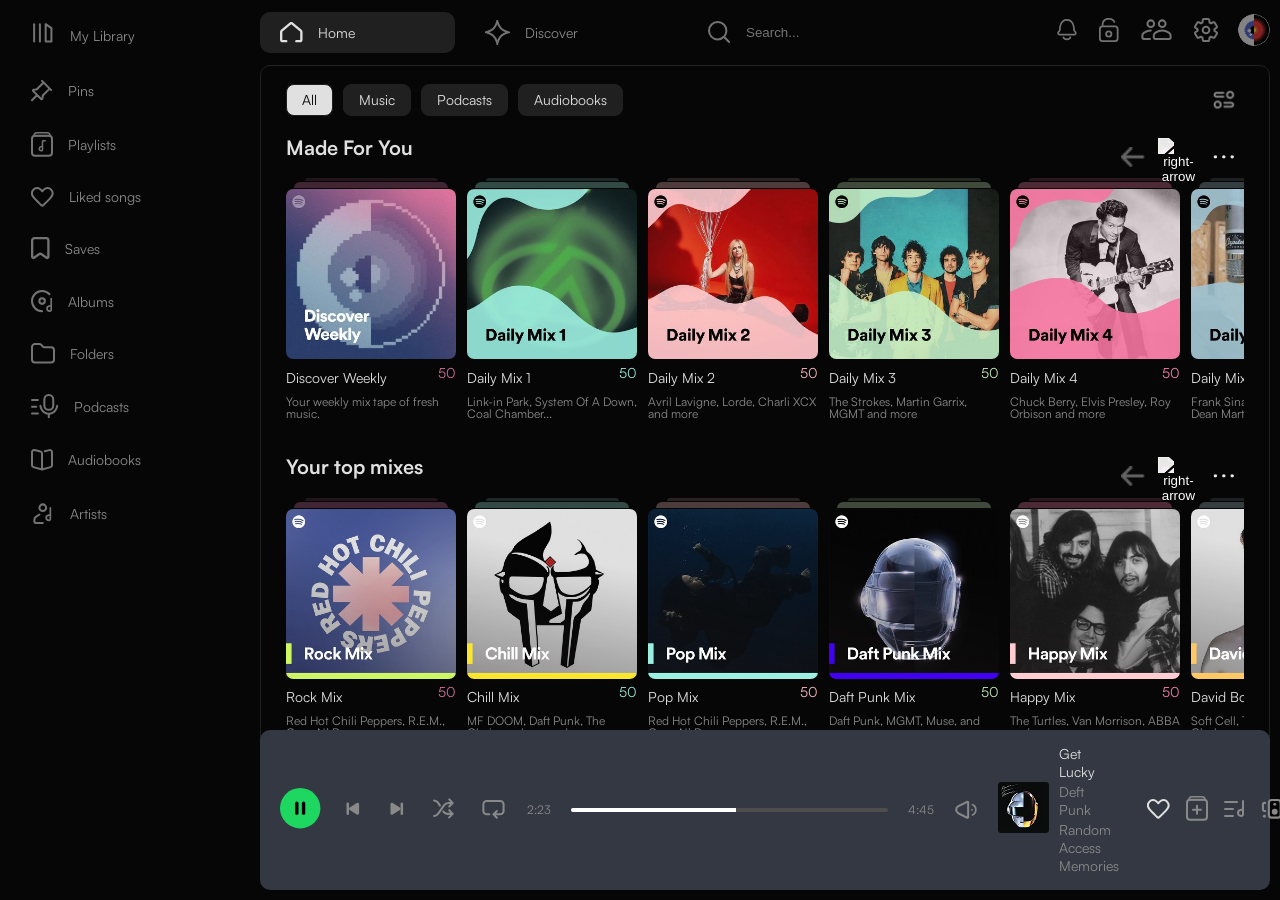
==== commit 0340eb95: "Merge branch 'main' into feature/podcast-ui-refactor" ====
--- a/index.html
+++ b/index.html
@@ -190,12 +190,12 @@
                     </a>
                 </li>
                 <li>
-                    <a href="pages/search.html">
+                    <form action="pages/search.html" method="get" role="search">
                         <figure>
                             <img src="assets/images/icon-images/search_icon.svg" alt="search">
-                            <figcaption>Search</figcaption>
-                        </figure>
-                    </a>
+                            <input class="search-input" type="search" name="q" placeholder="Search...">
+                        </figure>
+                    </form>
                 </li>
             </ul>
         </nav>
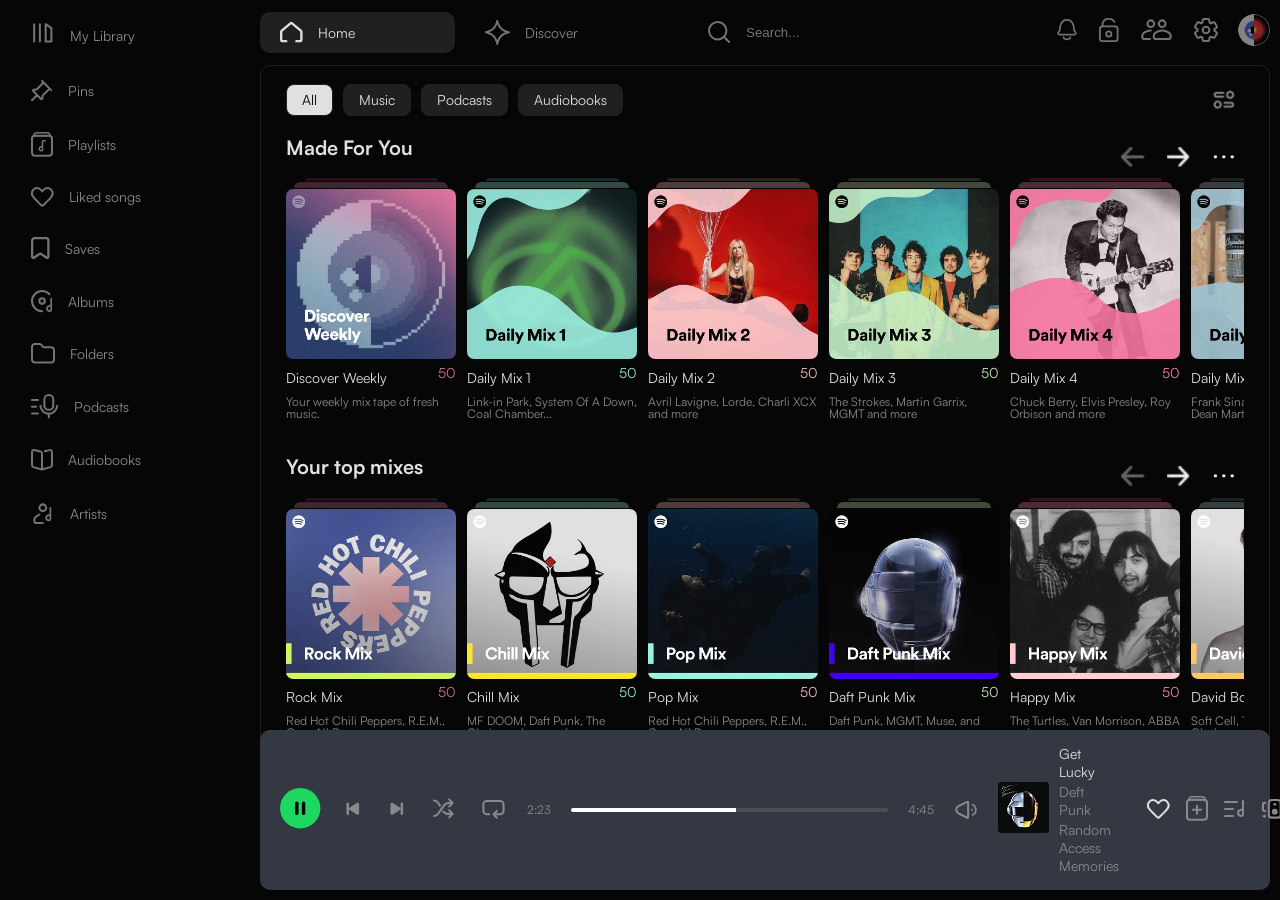
==== commit 74f08acb: "fix: image correct path and add friends activity section in podcast page" ====
--- a/index.html
+++ b/index.html
@@ -297,7 +297,7 @@
                 <div>
                     <h2>Made For You</h2>
                     <button><img src="./assets/images/icon-images/Dots.png" alt="Dots"></button>
-                    <button><img src="./assets/images/icon-images/right-arrow.png" alt="right-arrow"></button>
+                    <button><img src="./assets/images/icon-images/Right-arrow.png" alt="right-arrow"></button>
                     <button><img src="./assets/images/icon-images/left-arrow.png" alt="left-arrow"></button>
                 </div>
                 <!-- Article title used in the card section, arrow buttons to navigate to the article, main photo, photo title and description -->
@@ -404,7 +404,7 @@
                 <div>
                     <h2>Your top mixes</h2>
                     <button><img src="./assets/images/icon-images/Dots.png" alt="Dots"></button>
-                    <button><img src="./assets/images/icon-images/right-arrow.png" alt="right-arrow"></button>
+                    <button><img src="./assets/images/icon-images/Right-arrow.png" alt="right-arrow"></button>
                     <button><img src="./assets/images/icon-images/left-arrow.png" alt="left-arrow"></button>
                 </div>
                 <!-- Article title used in the card section, arrow buttons to navigate to the article, main photo, photo title and description -->
@@ -511,7 +511,7 @@
                 <div>
                     <h2>Your favorite artists</h2>
                     <button><img src="./assets/images/icon-images/Dots.png" alt="Dots"></button>
-                    <button><img src="./assets/images/icon-images/right-arrow.png" alt="right-arrow"></button>
+                    <button><img src="./assets/images/icon-images/Right-arrow.png" alt="right-arrow"></button>
                     <button><img src="./assets/images/icon-images/left-arrow.png" alt="left-arrow"></button>
                 </div>
                 <!-- Article title used in the card section, arrow buttons to navigate to the article, main photo, photo title-->
@@ -546,7 +546,7 @@
                 <div>
                     <h2>Albums for You</h2>
                     <button><img src="./assets/images/icon-images/Dots.png" alt="Dots"></button>
-                    <button><img src="./assets/images/icon-images/right-arrow.png" alt="right-arrow"></button>
+                    <button><img src="./assets/images/icon-images/Right-arrow.png" alt="right-arrow"></button>
                     <button><img src="./assets/images/icon-images/left-arrow.png" alt="left-arrow"></button>
                 </div>
                 <!-- Article title used in the card section, arrow buttons to navigate to the article, main photo, photo title and description -->
@@ -603,7 +603,7 @@
                 <div>
                     <h2>Audiobooks for you</h2>
                     <button><img src="./assets/images/icon-images/Dots.png" alt="Dots"></button>
-                    <button><img src="./assets/images/icon-images/right-arrow.png" alt="right-arrow"></button>
+                    <button><img src="./assets/images/icon-images/Right-arrow.png" alt="right-arrow"></button>
                     <button><img src="./assets/images/icon-images/left-arrow.png" alt="left-arrow"></button>
                 </div>
                 <!-- Article title used in the card section, arrow buttons to navigate to the article, main photo, photo title and description -->
@@ -641,7 +641,7 @@
                 <div>
                     <h2>Podcasts for you</h2>
                     <button><img src="./assets/images/icon-images/Dots.png" alt="Dots"></button>
-                    <button><img src="./assets/images/icon-images/right-arrow.png" alt="right-arrow"></button>
+                    <button><img src="./assets/images/icon-images/Right-arrow.png" alt="right-arrow"></button>
                     <button><img src="./assets/images/icon-images/left-arrow.png" alt="left-arrow"></button>
                 </div>
                 <!-- Article title used in the card section, arrow buttons to navigate to the article, main photo, photo title and description -->
@@ -685,7 +685,7 @@
                 <div>
                     <h2>Episodes for you</h2>
                     <button><img src="./assets/images/icon-images/Dots.png" alt="Dots"></button>
-                    <button><img src="./assets/images/icon-images/right-arrow.png" alt="right-arrow"></button>
+                    <button><img src="./assets/images/icon-images/Right-arrow.png" alt="right-arrow"></button>
                     <button><img src="./assets/images/icon-images/left-arrow.png" alt="left-arrow"></button>
                 </div>
                 <!-- Article title used in the card section, arrow buttons to navigate to the article, main photo, photo title and description -->
--- a/assets/styles/css/styles.css
+++ b/assets/styles/css/styles.css
@@ -1442,11 +1442,7 @@
   font-size: 1.2rem;
 }
 .playlist-table-container .playlist-row .col-heart {
-  font-size: 1.8rem;
-  filter: grayscale(1);
-}
-.playlist-table-container .playlist-row .col-heart:hover {
-  filter: grayscale(0);
+  font-size: 18px;
 }
 
 .type--green {
@@ -2045,4 +2041,212 @@
   font-weight: 500;
 }
 
+.main-content-podcast {
+  background: linear-gradient(to bottom, #A5602A 0%, #060606 100%);
+  padding: 40px;
+}
+
+.podcast-layout {
+  display: flex;
+  gap: 60px;
+  max-width: 1280px;
+  margin: 0 auto;
+}
+.podcast-layout .episodes-container {
+  flex: 1;
+}
+.podcast-layout .episodes-container .podcast-header {
+  margin-bottom: 35px;
+}
+.podcast-layout .episodes-container .podcast-header h1 {
+  font-size: 3.5rem;
+  color: white;
+  margin-bottom: 5px;
+}
+.podcast-layout .episodes-container .podcast-header .author {
+  font-size: 1.4rem;
+  color: #ccc;
+  margin-bottom: 20px;
+}
+.podcast-layout .episodes-container .podcast-header .podcast-stats {
+  display: flex;
+  align-items: center;
+  gap: 15px;
+}
+.podcast-layout .episodes-container .podcast-header .podcast-stats .follow-btn, .podcast-layout .episodes-container .podcast-header .podcast-stats .rating {
+  background: transparent;
+  border: 1px solid rgba(255, 255, 255, 0.3);
+  color: white;
+  padding: 8px 18px;
+  border-radius: 20px;
+  font-size: 1.2rem;
+  font-weight: 700;
+  display: flex;
+  align-items: center;
+  gap: 8px;
+}
+.podcast-layout .episodes-container .podcast-header .podcast-stats img {
+  width: 24px;
+  opacity: 0.7;
+  cursor: pointer;
+}
+
+.episodes-list .episodes-header-row {
+  display: flex;
+  justify-content: space-between;
+  align-items: center;
+  border-bottom: 1px solid rgba(255, 255, 255, 0.1);
+  padding-bottom: 15px;
+  margin-bottom: 10px;
+}
+.episodes-list .episodes-header-row h2 {
+  color: white;
+  font-size: 2rem;
+  margin: 0;
+}
+.episodes-list .episodes-actions {
+  display: flex;
+  align-items: center;
+  gap: 25px;
+}
+.episodes-list .episodes-actions .action-item {
+  display: flex;
+  align-items: center;
+  gap: 8px;
+  color: #b3b3b3;
+  font-size: 1.3rem;
+}
+.episodes-list .episodes-actions .action-item img {
+  width: 18px;
+  opacity: 0.7;
+}
+.episodes-list .episodes-actions .search-btn {
+  background: none;
+  border: none;
+  cursor: pointer;
+}
+.episodes-list .episodes-actions .search-btn img {
+  width: 20px;
+  opacity: 0.7;
+}
+
+.episode-card {
+  padding: 25px 0;
+  border-bottom: 1px solid rgba(255, 255, 255, 0.1);
+}
+.episode-card .episode-main {
+  display: flex;
+  gap: 24px;
+}
+.episode-card .episode-main .episode-img {
+  width: 120px;
+  height: 120px;
+  border-radius: 8px;
+  object-fit: cover;
+}
+.episode-card .episode-main .episode-details {
+  flex: 1;
+}
+.episode-card .episode-main .episode-details .episode-title {
+  color: white;
+  font-size: 1.8rem;
+  margin-bottom: 5px;
+}
+.episode-card .episode-main .episode-details .episode-meta {
+  color: #b3b3b3;
+  font-size: 1.2rem;
+  margin-bottom: 10px;
+}
+.episode-card .episode-main .episode-details .episode-description {
+  color: #b3b3b3;
+  font-size: 1.3rem;
+  line-height: 1.6;
+  display: -webkit-box;
+  -webkit-line-clamp: 2;
+  -webkit-box-orient: vertical;
+  overflow: hidden;
+}
+.episode-card .episode-actions {
+  display: flex;
+  align-items: center;
+  gap: 25px;
+  margin-top: 15px;
+}
+.episode-card .episode-actions .play-btn {
+  background: #1db954;
+  width: 40px;
+  height: 40px;
+  border-radius: 50%;
+  border: none;
+  display: flex;
+  align-items: center;
+  justify-content: center;
+  cursor: pointer;
+}
+.episode-card .episode-actions .play-btn img {
+  display: none;
+}
+.episode-card .episode-actions .play-btn::after {
+  content: "";
+  display: block;
+  width: 0;
+  height: 0;
+  margin-left: 3px;
+  border-style: solid;
+  border-width: 8px 0 8px 12px;
+  border-color: transparent transparent transparent black;
+}
+.episode-card .episode-actions .play-btn:hover {
+  transform: scale(1.05);
+}
+.episode-card .episode-actions .icon-btn {
+  background: none;
+  border: none;
+  padding: 0;
+  cursor: pointer;
+}
+.episode-card .episode-actions .icon-btn img {
+  width: 22px;
+  height: 22px;
+  opacity: 0.6;
+  transition: 0.3s;
+}
+.episode-card .episode-actions .icon-btn:hover img {
+  opacity: 1;
+}
+
+.podcast-sidebar {
+  width: 300px;
+  flex-shrink: 0;
+}
+.podcast-sidebar .main-cover {
+  width: 100%;
+  border-radius: 12px;
+  box-shadow: 0 10px 40px rgba(0, 0, 0, 0.5);
+  margin-bottom: 25px;
+}
+.podcast-sidebar .about-section h3 {
+  color: white;
+  font-size: 1.8rem;
+  margin-bottom: 10px;
+}
+.podcast-sidebar .about-section p {
+  color: #b3b3b3;
+  font-size: 1.4rem;
+  line-height: 1.5;
+  margin-bottom: 20px;
+}
+.podcast-sidebar .about-section .category-tags {
+  display: flex;
+  flex-wrap: wrap;
+  gap: 10px;
+}
+.podcast-sidebar .about-section .category-tags span {
+  background: rgba(255, 255, 255, 0.1);
+  color: white;
+  padding: 6px 15px;
+  border-radius: 20px;
+  font-size: 1.2rem;
+}
+
 /*# sourceMappingURL=styles.css.map */
